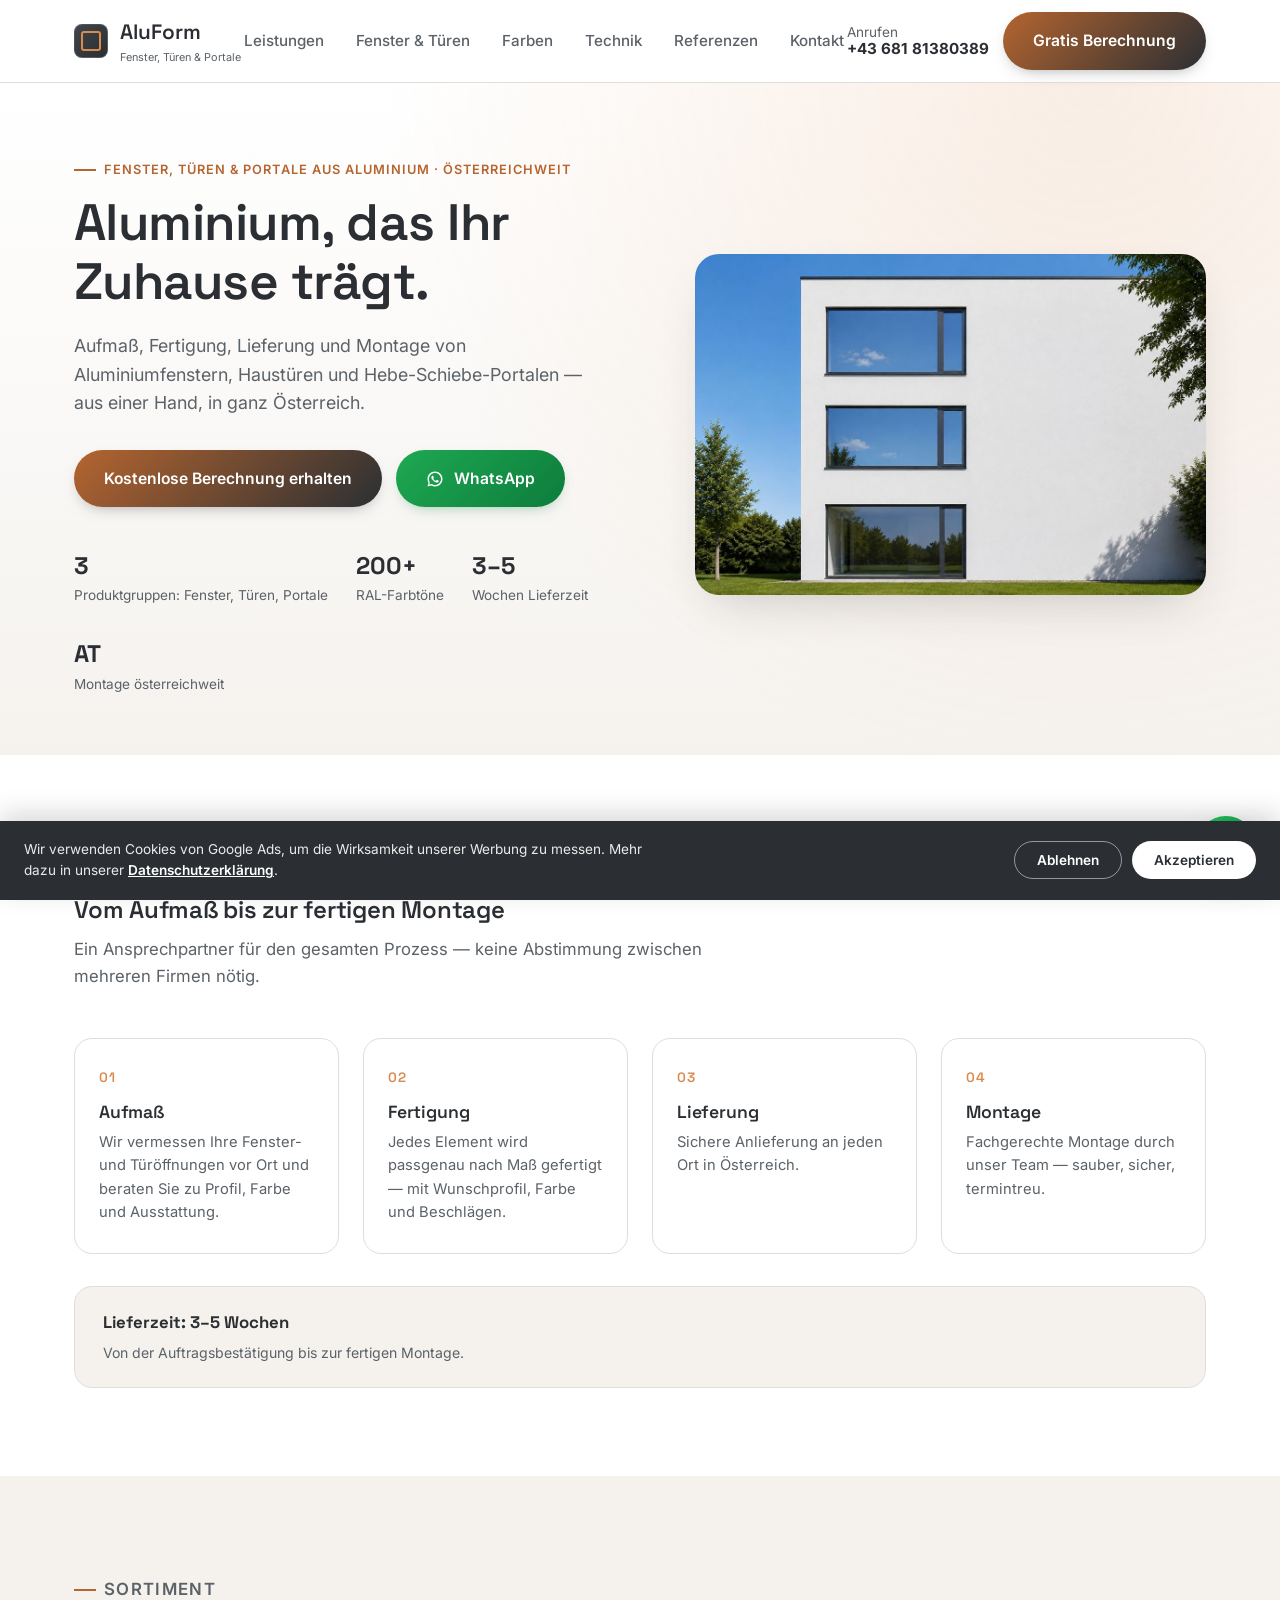
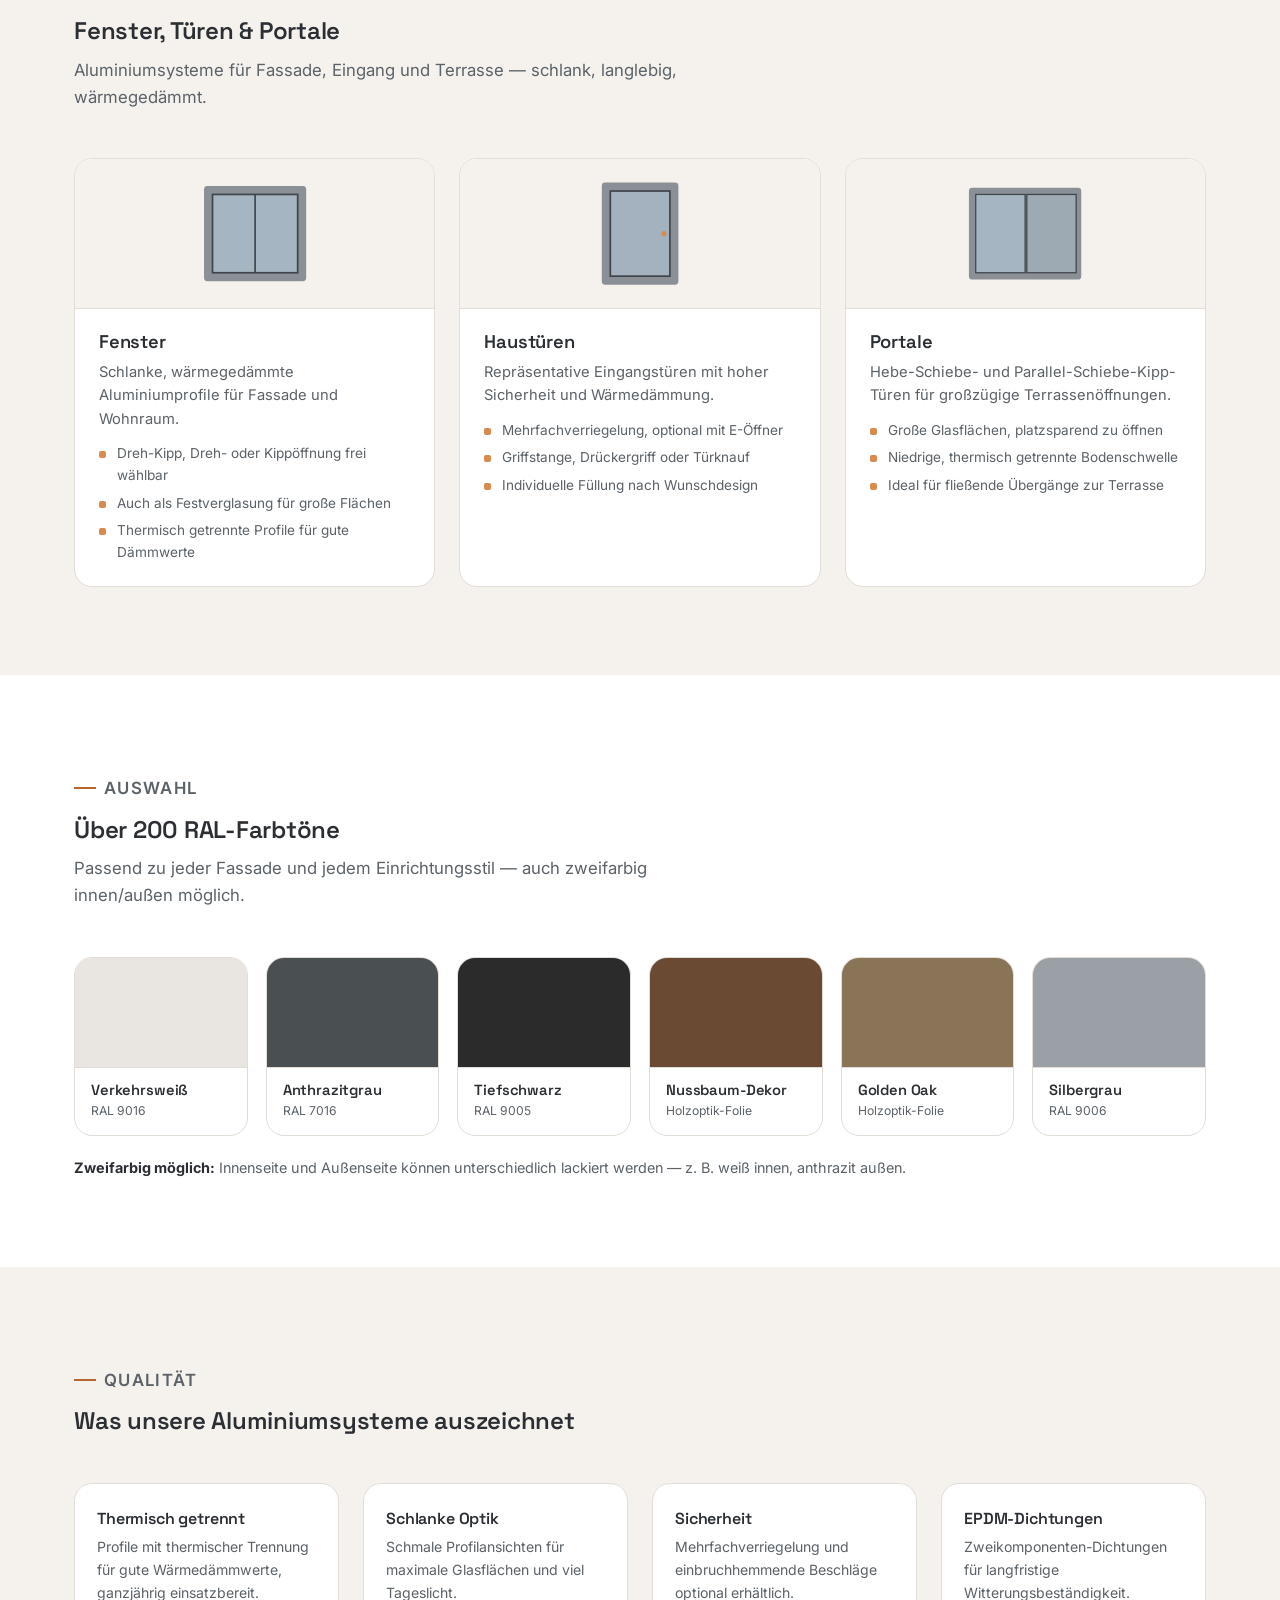
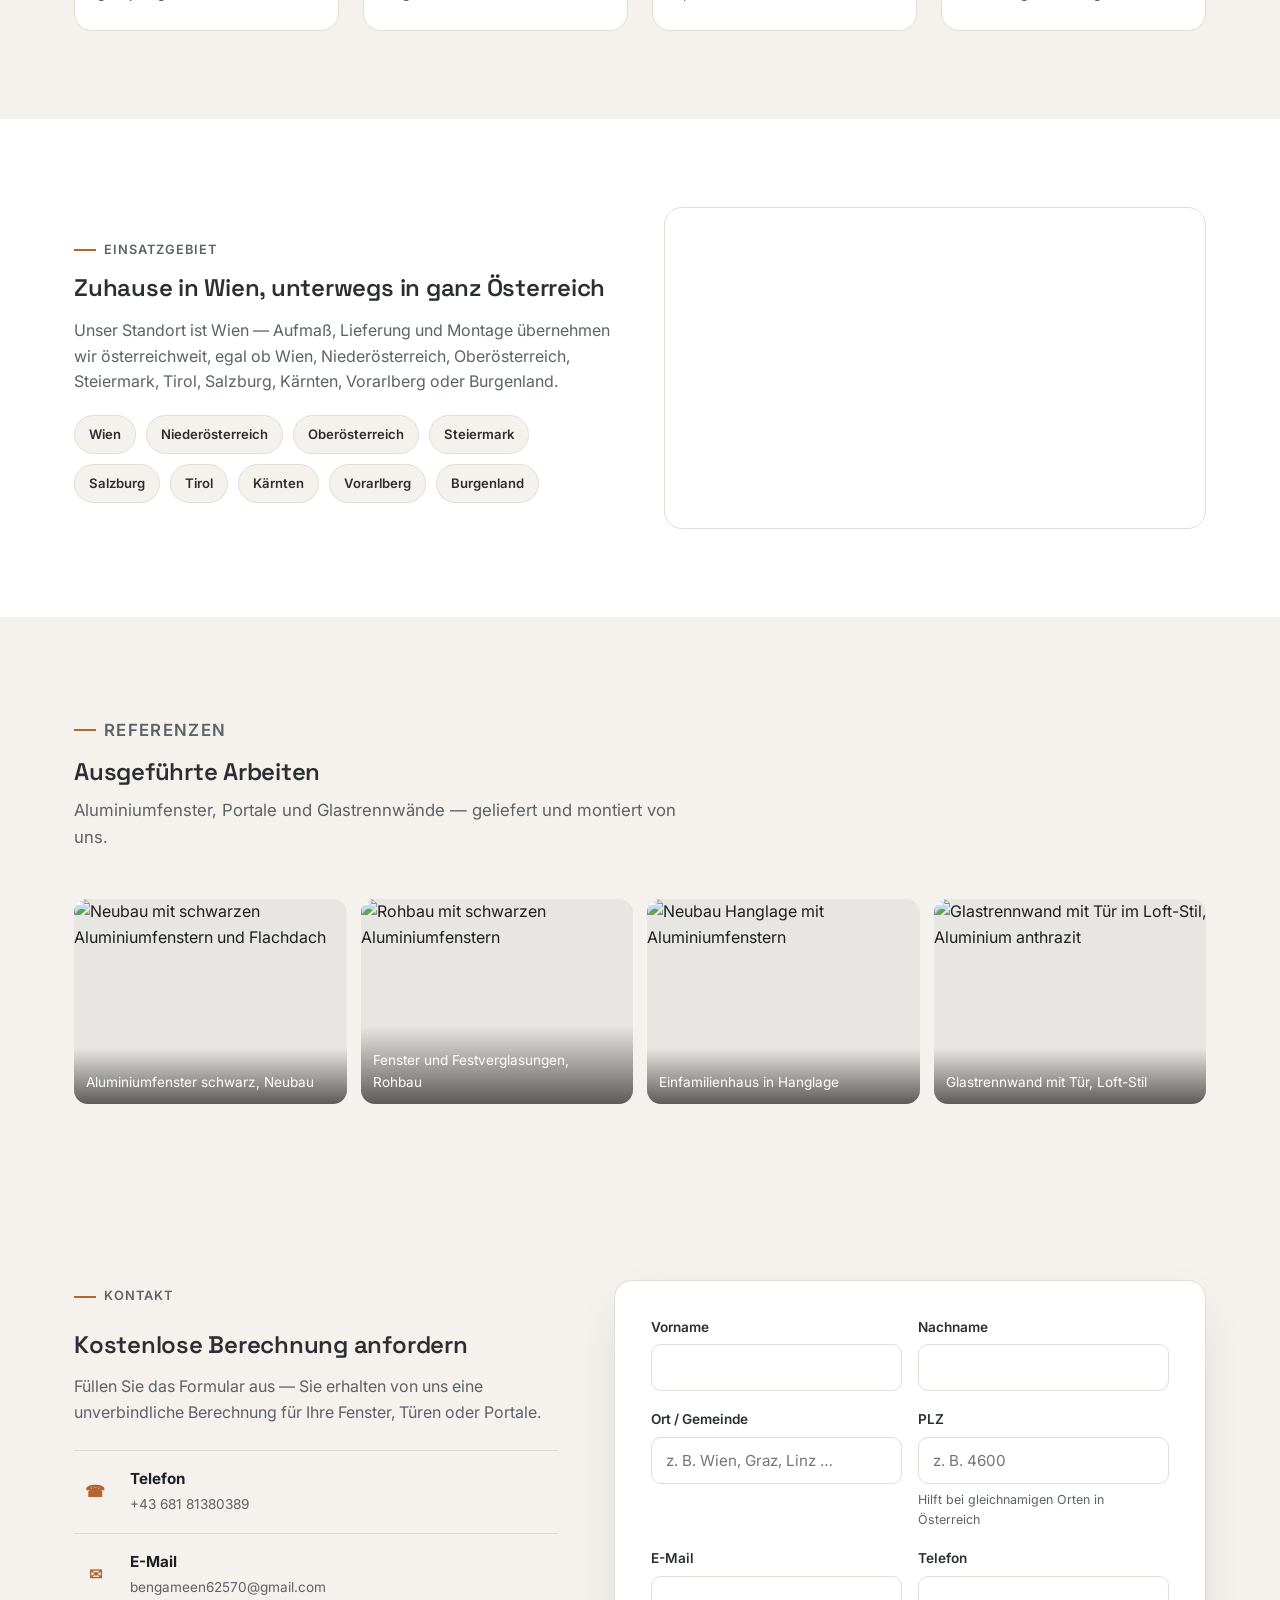
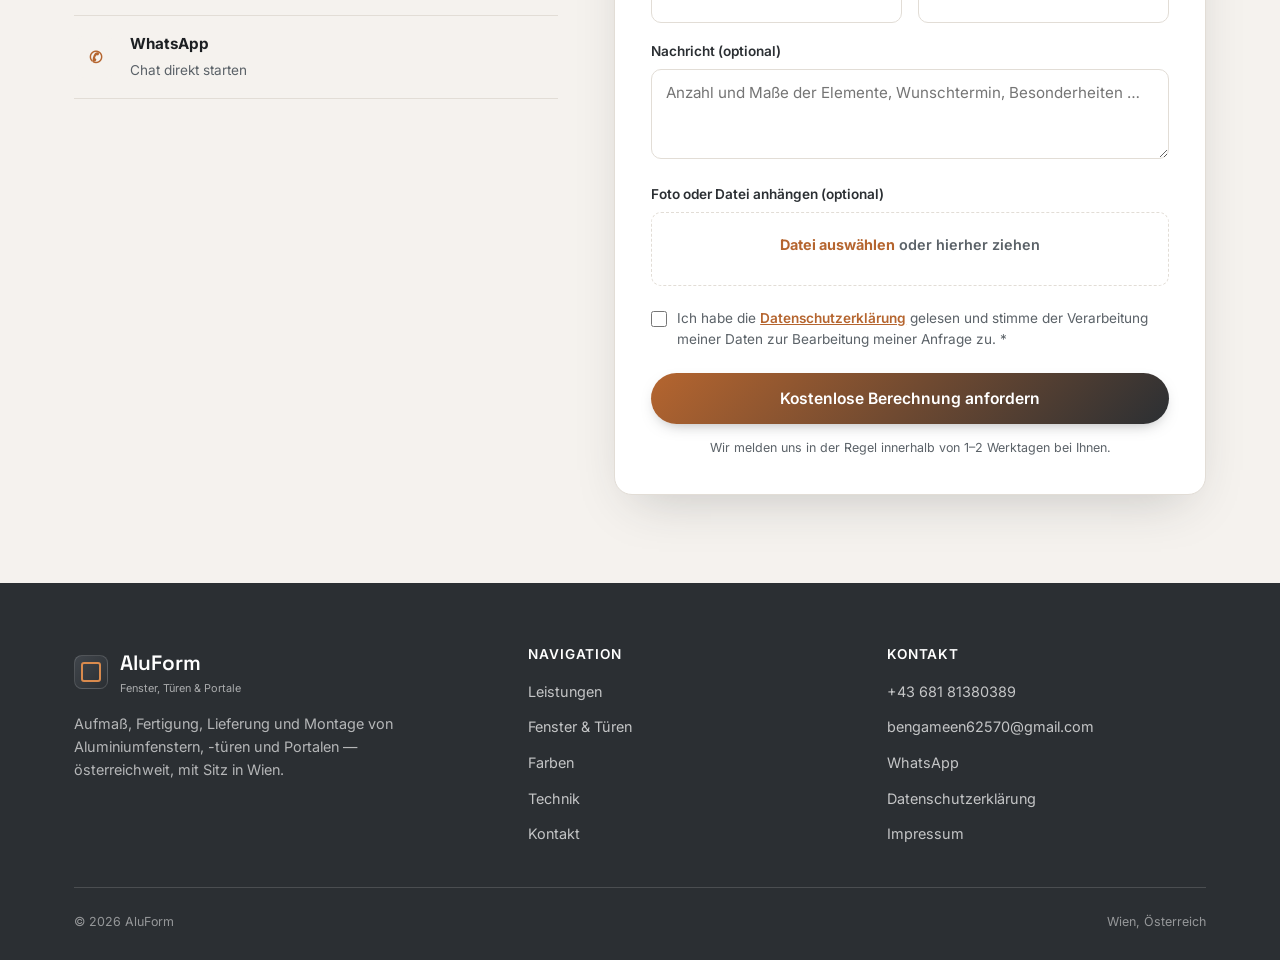
==== index.html @ 2e0b51b5 "Add files via upload" ====
<!DOCTYPE html>
<html lang="de">
<head>
<meta charset="UTF-8">
<!-- Google Consent Mode v2 (Standard: abgelehnt, bis Nutzer zustimmt) -->
<script>
  window.dataLayer = window.dataLayer || [];
  function gtag(){dataLayer.push(arguments);}
  gtag('consent', 'default', {
    'ad_storage': 'denied',
    'ad_user_data': 'denied',
    'ad_personalization': 'denied',
    'analytics_storage': 'denied'
  });
</script>
<!-- Google tag (gtag.js) -->
<script async src="https://www.googletagmanager.com/gtag/js?id=AW-17923302542"></script>
<script>
  gtag('js', new Date());
  gtag('config', 'AW-17923302542');
</script>

<link rel="icon" href="favicon.svg" type="image/svg+xml">
<meta name="theme-color" content="#2b2f33">
<link rel="canonical" href="https://fensteralu.at/">
<meta name="viewport" content="width=device-width, initial-scale=1.0">
<title>AluForm — Fenster, Türen &amp; Portale aus Aluminium | Österreichweit</title>
<meta name="description" content="Aufmaß, Fertigung, Lieferung und Montage von Aluminiumfenstern, -türen und Hebe-Schiebe-Portalen. Österreichweit, aus Wien. Kostenlose Berechnung anfordern.">
<link rel="preconnect" href="https://fonts.googleapis.com">
<link rel="preconnect" href="https://fonts.gstatic.com" crossorigin>
<link href="https://fonts.googleapis.com/css2?family=Space+Grotesk:wght@500;600;700&family=Inter:wght@400;500;600;700&display=swap" rel="stylesheet">

<!-- Vorschau beim Teilen -->
<meta property="og:type" content="website">
<meta property="og:site_name" content="AluForm">
<meta property="og:locale" content="de_AT">
<meta property="og:title" content="Aluminiumfenster, Haustüren und Hebe-Schiebe-Türen | AluForm">
<meta property="og:description" content="Aluminiumfenster, Haustüren und Hebe-Schiebe-Türen nach Maß — Aufmaß, Lieferung und Montage österreichweit. Thermisch getrennte Profile, über 200 RAL-Farben.">
<meta property="og:url" content="https://fensteralu.at/">
<meta property="og:image" content="https://fensteralu.at/hero-facade.jpg">
<meta name="twitter:card" content="summary_large_image">
<link rel="stylesheet" href="style.css">
<style>
/* Узкие телефоны (320 px): шапка и длинные немецкие слова не должны растягивать страницу */
html,body{overflow-x:hidden}
h1,h2,h3{overflow-wrap:break-word;hyphens:auto}
@media(max-width:400px){
  .header-actions{gap:8px}
  .header-actions .btn,.header-actions a{font-size:13px;padding:8px 12px}
  h1{font-size:26px;line-height:1.2}
}
@media(max-width:360px){
  .header-actions{flex-wrap:wrap;justify-content:flex-end}
  h1{font-size:23px}
}
</style>
</head>
<body>

<div class="cookie-banner hidden" id="cookie-banner">
  <p>Wir verwenden Cookies von Google Ads, um die Wirksamkeit unserer Werbung zu messen. Mehr dazu in unserer <a href="datenschutz.html">Datenschutzerklärung</a>.</p>
  <div class="cookie-actions">
    <button class="btn-cookie btn-cookie-decline" id="cookie-decline">Ablehnen</button>
    <button class="btn-cookie btn-cookie-accept" id="cookie-accept">Akzeptieren</button>
  </div>
</div>

<header class="site-header">
  <div class="container header-inner">
    <a href="#top" class="logo">
      <span class="logo-mark"></span>
      <span>AluForm<small>Fenster, Türen &amp; Portale</small></span>
    </a>

    <nav class="nav-links" id="navLinks">
      <a href="#leistungen">Leistungen</a>
      <a href="#produkte">Fenster &amp; Türen</a>
      <a href="#farben">Farben</a>
      <a href="#technik">Technik</a>
      <a href="#referenzen">Referenzen</a>
      <a href="#kontakt">Kontakt</a>
    </nav>

    <div class="header-actions">
      <a href="tel:+4368181380389" class="header-phone">
        <span>Anrufen</span>
        <strong>+43 681 81380389</strong>
      </a>
      <a href="#kontakt" class="btn btn-primary"><span>Gratis Berechnung</span></a>
      <button class="nav-toggle" id="navToggle" aria-label="Menü öffnen" aria-expanded="false">
        <span></span><span></span><span></span>
      </button>
    </div>
  </div>
</header>

<main id="top">

  <!-- HERO -->
  <section class="hero">
    <div class="container hero-grid">
      <div>
        <p class="eyebrow">Fenster, Türen &amp; Portale aus Aluminium · Österreichweit</p>
        <h1>Aluminium, das Ihr Zuhause trägt.</h1>
        <p class="hero-lead">Aufmaß, Fertigung, Lieferung und Montage von Aluminiumfenstern, Haustüren und Hebe-Schiebe-Portalen — aus einer Hand, in ganz Österreich.</p>
        <div class="hero-cta">
          <a href="#kontakt" class="btn btn-primary"><span>Kostenlose Berechnung erhalten</span></a>
          <a href="https://wa.me/4368181380389" target="_blank" rel="noopener" class="btn btn-whatsapp">
            <svg width="18" height="18" viewBox="0 0 24 24" fill="#fff"><path d="M12 2C6.48 2 2 6.48 2 12c0 1.85.5 3.58 1.38 5.07L2 22l5.06-1.33A9.94 9.94 0 0 0 12 22c5.52 0 10-4.48 10-10S17.52 2 12 2zm0 18c-1.6 0-3.1-.44-4.38-1.2l-.31-.18-3.01.79.8-2.94-.2-.3A7.94 7.94 0 0 1 4 12c0-4.41 3.59-8 8-8s8 3.59 8 8-3.59 8-8 8zm4.38-5.98c-.24-.12-1.42-.7-1.64-.78-.22-.08-.38-.12-.54.12-.16.24-.62.78-.76.94-.14.16-.28.18-.52.06-.24-.12-1-.37-1.9-1.17-.7-.62-1.18-1.39-1.32-1.63-.14-.24-.01-.36.1-.48.11-.11.24-.28.36-.42.12-.14.16-.24.24-.4.08-.16.04-.3-.02-.42-.06-.12-.54-1.3-.74-1.78-.2-.47-.4-.4-.54-.41h-.46c-.16 0-.42.06-.64.3-.22.24-.84.82-.84 2s.86 2.32.98 2.48c.12.16 1.7 2.6 4.12 3.64.58.25 1.03.4 1.38.51.58.18 1.11.16 1.53.1.47-.07 1.42-.58 1.62-1.14.2-.56.2-1.04.14-1.14-.06-.1-.22-.16-.46-.28z"/></svg>
            <span>WhatsApp</span>
          </a>
        </div>
        <div class="hero-trust">
          <div><strong>3</strong>Produktgruppen: Fenster, Türen, Portale</div>
          <div><strong>200+</strong>RAL-Farbtöne</div>
          <div><strong>3–5</strong>Wochen Lieferzeit</div>
          <div><strong>AT</strong>Montage österreichweit</div>
        </div>
      </div>

      <div class="hero-photo">
        <img src="images/hero-facade.jpg" alt="Moderne Fassade mit Aluminiumfenstern" loading="eager" width="1100" height="733">
      </div>
    </div>
  </section>

  <!-- LEISTUNGEN / PROCESS -->
  <section id="leistungen">
    <div class="container">
      <div class="section-head">
        <p class="eyebrow">Unser Ablauf</p>
        <h2>Vom Aufmaß bis zur fertigen Montage</h2>
        <p>Ein Ansprechpartner für den gesamten Prozess — keine Abstimmung zwischen mehreren Firmen nötig.</p>
      </div>
      <div class="process-grid">
        <div class="process-card">
          <div class="process-num">01</div>
          <h3>Aufmaß</h3>
          <p>Wir vermessen Ihre Fenster- und Türöffnungen vor Ort und beraten Sie zu Profil, Farbe und Ausstattung.</p>
        </div>
        <div class="process-card">
          <div class="process-num">02</div>
          <h3>Fertigung</h3>
          <p>Jedes Element wird passgenau nach Maß gefertigt — mit Wunschprofil, Farbe und Beschlägen.</p>
        </div>
        <div class="process-card">
          <div class="process-num">03</div>
          <h3>Lieferung</h3>
          <p>Sichere Anlieferung an jeden Ort in Österreich.</p>
        </div>
        <div class="process-card">
          <div class="process-num">04</div>
          <h3>Montage</h3>
          <p>Fachgerechte Montage durch unser Team — sauber, sicher, termintreu.</p>
        </div>
      </div>

      <div class="lead-time-banner">
        <div>
          <strong>Lieferzeit: 3–5 Wochen</strong>
          <span>Von der Auftragsbestätigung bis zur fertigen Montage.</span>
        </div>
      </div>
    </div>
  </section>

  <!-- PRODUKTE -->
  <section id="produkte" class="section-alt">
    <div class="container">
      <div class="section-head">
        <p class="eyebrow">Sortiment</p>
        <h2>Fenster, Türen &amp; Portale</h2>
        <p>Aluminiumsysteme für Fassade, Eingang und Terrasse — schlank, langlebig, wärmegedämmt.</p>
      </div>
      <div class="product-grid">
        <div class="product-card">
          <div class="product-visual">
            <svg viewBox="0 0 160 140" xmlns="http://www.w3.org/2000/svg" aria-hidden="true">
              <rect x="20" y="14" width="120" height="112" rx="4" fill="#8b9096"/>
              <rect x="30" y="24" width="100" height="92" fill="#bcd6e8" fill-opacity=".55" stroke="#40454b" stroke-width="2"/>
              <line x1="80" y1="24" x2="80" y2="116" stroke="#40454b" stroke-width="2"/>
            </svg>
          </div>
          <div class="product-info">
            <h3>Fenster</h3>
            <p>Schlanke, wärmegedämmte Aluminiumprofile für Fassade und Wohnraum.</p>
            <ul>
              <li>Dreh-Kipp, Dreh- oder Kippöffnung frei wählbar</li>
              <li>Auch als Festverglasung für große Flächen</li>
              <li>Thermisch getrennte Profile für gute Dämmwerte</li>
            </ul>
          </div>
        </div>
        <div class="product-card">
          <div class="product-visual">
            <svg viewBox="0 0 160 140" xmlns="http://www.w3.org/2000/svg" aria-hidden="true">
              <rect x="35" y="10" width="90" height="120" rx="4" fill="#8b9096"/>
              <rect x="45" y="20" width="70" height="100" fill="#bcd6e8" fill-opacity=".5" stroke="#40454b" stroke-width="2"/>
              <circle cx="108" cy="70" r="3" fill="#d98a4d"/>
            </svg>
          </div>
          <div class="product-info">
            <h3>Haustüren</h3>
            <p>Repräsentative Eingangstüren mit hoher Sicherheit und Wärmedämmung.</p>
            <ul>
              <li>Mehrfachverriegelung, optional mit E-Öffner</li>
              <li>Griffstange, Drückergriff oder Türknauf</li>
              <li>Individuelle Füllung nach Wunschdesign</li>
            </ul>
          </div>
        </div>
        <div class="product-card">
          <div class="product-visual">
            <svg viewBox="0 0 160 140" xmlns="http://www.w3.org/2000/svg" aria-hidden="true">
              <rect x="14" y="16" width="132" height="108" rx="4" fill="#8b9096"/>
              <rect x="22" y="24" width="58" height="92" fill="#bcd6e8" fill-opacity=".55" stroke="#40454b" stroke-width="1.5"/>
              <rect x="82" y="24" width="58" height="92" fill="#bcd6e8" fill-opacity=".35" stroke="#40454b" stroke-width="1.5"/>
            </svg>
          </div>
          <div class="product-info">
            <h3>Portale</h3>
            <p>Hebe-Schiebe- und Parallel-Schiebe-Kipp-Türen für großzügige Terrassenöffnungen.</p>
            <ul>
              <li>Große Glasflächen, platzsparend zu öffnen</li>
              <li>Niedrige, thermisch getrennte Bodenschwelle</li>
              <li>Ideal für fließende Übergänge zur Terrasse</li>
            </ul>
          </div>
        </div>
      </div>
    </div>
  </section>

  <!-- FARBEN -->
  <section id="farben">
    <div class="container">
      <div class="section-head">
        <p class="eyebrow">Auswahl</p>
        <h2>Über 200 RAL-Farbtöne</h2>
        <p>Passend zu jeder Fassade und jedem Einrichtungsstil — auch zweifarbig innen/außen möglich.</p>
      </div>
      <div class="swatch-grid">
        <div class="swatch">
          <div class="swatch-color" style="--tint:#e9e6e1"></div>
          <div class="swatch-info"><h3>Verkehrsweiß</h3><p>RAL 9016</p></div>
        </div>
        <div class="swatch">
          <div class="swatch-color" style="--tint:#4a4f52"></div>
          <div class="swatch-info"><h3>Anthrazitgrau</h3><p>RAL 7016</p></div>
        </div>
        <div class="swatch">
          <div class="swatch-color" style="--tint:#2b2b2b"></div>
          <div class="swatch-info"><h3>Tiefschwarz</h3><p>RAL 9005</p></div>
        </div>
        <div class="swatch">
          <div class="swatch-color" style="--tint:#6b4a34"></div>
          <div class="swatch-info"><h3>Nussbaum-Dekor</h3><p>Holzoptik-Folie</p></div>
        </div>
        <div class="swatch">
          <div class="swatch-color" style="--tint:#8a7458"></div>
          <div class="swatch-info"><h3>Golden Oak</h3><p>Holzoptik-Folie</p></div>
        </div>
        <div class="swatch">
          <div class="swatch-color" style="--tint:#9aa0a5"></div>
          <div class="swatch-info"><h3>Silbergrau</h3><p>RAL 9006</p></div>
        </div>
      </div>
      <p class="ral-note"><strong>Zweifarbig möglich:</strong> Innenseite und Außenseite können unterschiedlich lackiert werden — z. B. weiß innen, anthrazit außen.</p>
    </div>
  </section>

  <!-- TECHNIK -->
  <section id="technik" class="section-alt">
    <div class="container">
      <div class="section-head">
        <p class="eyebrow">Qualität</p>
        <h2>Was unsere Aluminiumsysteme auszeichnet</h2>
      </div>
      <div class="tech-grid">
        <div class="tech-card">
          <h3>Thermisch getrennt</h3>
          <p>Profile mit thermischer Trennung für gute Wärmedämmwerte, ganzjährig einsatzbereit.</p>
        </div>
        <div class="tech-card">
          <h3>Schlanke Optik</h3>
          <p>Schmale Profilansichten für maximale Glasflächen und viel Tageslicht.</p>
        </div>
        <div class="tech-card">
          <h3>Sicherheit</h3>
          <p>Mehrfachverriegelung und einbruchhemmende Beschläge optional erhältlich.</p>
        </div>
        <div class="tech-card">
          <h3>EPDM-Dichtungen</h3>
          <p>Zweikomponenten-Dichtungen für langfristige Witterungsbeständigkeit.</p>
        </div>
      </div>
    </div>
  </section>

  <!-- COVERAGE -->
  <section id="einsatzgebiet">
    <div class="container coverage">
      <div>
        <p class="eyebrow">Einsatzgebiet</p>
        <h2>Zuhause in Wien, unterwegs in ganz Österreich</h2>
        <p>Unser Standort ist Wien — Aufmaß, Lieferung und Montage übernehmen wir österreichweit, egal ob Wien, Niederösterreich, Oberösterreich, Steiermark, Tirol, Salzburg, Kärnten, Vorarlberg oder Burgenland.</p>
        <div class="coverage-badges">
          <span>Wien</span><span>Niederösterreich</span><span>Oberösterreich</span>
          <span>Steiermark</span><span>Salzburg</span><span>Tirol</span>
          <span>Kärnten</span><span>Vorarlberg</span><span>Burgenland</span>
        </div>
      </div>
      <div class="at-outline">
        <iframe
          title="Karte: Einsatzgebiet oesterreichweit, Standort Wien"
          src="https://www.openstreetmap.org/export/embed.html?bbox=9.3%2C46.3%2C17.3%2C49.1&layer=mapnik&marker=48.2082%2C16.3719"
          loading="lazy"
          style="border:0;width:100%;height:100%;min-height:320px;border-radius:12px;">
        </iframe>
      </div>
    </div>
  </section>


  <!-- REFERENZEN -->
  <section id="referenzen" class="section-alt">
    <div class="container">
      <div class="section-head">
        <p class="eyebrow">Referenzen</p>
        <h2>Ausgeführte Arbeiten</h2>
        <p>Aluminiumfenster, Portale und Glastrennwände — geliefert und montiert von uns.</p>
      </div>
      <div class="refs">
        <a href="images/referenzen/alufenster-neubau.jpg"><img src="images/referenzen/alufenster-neubau.jpg" loading="lazy" alt="Neubau mit schwarzen Aluminiumfenstern und Flachdach"><span>Aluminiumfenster schwarz, Neubau</span></a>
        <a href="images/referenzen/alufenster-schwarz-rohbau.jpg"><img src="images/referenzen/alufenster-schwarz-rohbau.jpg" loading="lazy" alt="Rohbau mit schwarzen Aluminiumfenstern"><span>Fenster und Festverglasungen, Rohbau</span></a>
        <a href="images/referenzen/alufenster-neubau-2.jpg"><img src="images/referenzen/alufenster-neubau-2.jpg" loading="lazy" alt="Neubau Hanglage mit Aluminiumfenstern"><span>Einfamilienhaus in Hanglage</span></a>
        <a href="images/referenzen/loft-glaswand-tuer.jpg"><img src="images/referenzen/loft-glaswand-tuer.jpg" loading="lazy" alt="Glastrennwand mit Tür im Loft-Stil, Aluminium anthrazit"><span>Glastrennwand mit Tür, Loft-Stil</span></a>
      </div>
    </div>
  </section>

  <!-- KONTAKT / FORM -->
  <section id="kontakt" class="section-alt">
    <div class="container contact-wrap">
      <div class="contact-info">
        <p class="eyebrow">Kontakt</p>
        <h2>Kostenlose Berechnung anfordern</h2>
        <p>Füllen Sie das Formular aus — Sie erhalten von uns eine unverbindliche Berechnung für Ihre Fenster, Türen oder Portale.</p>

        <div class="contact-method">
          <div class="icon">☎</div>
          <div><strong>Telefon</strong><span><a href="tel:+4368181380389">+43 681 81380389</a></span></div>
        </div>
        <div class="contact-method">
          <div class="icon">✉</div>
          <div><strong>E-Mail</strong><span><a href="mailto:bengameen62570@gmail.com">bengameen62570@gmail.com</a></span></div>
        </div>
        <div class="contact-method">
          <div class="icon">✆</div>
          <div><strong>WhatsApp</strong><span><a href="https://wa.me/4368181380389" target="_blank" rel="noopener">Chat direkt starten</a></span></div>
        </div>
      </div>

      <form class="form-card" action="https://formsubmit.co/bengameen62570@gmail.com" method="POST" enctype="multipart/form-data">
        <input type="hidden" name="_subject" value="Neue Anfrage — Kostenlose Berechnung (AluForm)">
        <input type="hidden" name="_template" value="table">
        <input type="hidden" name="_captcha" value="false">
        <input type="hidden" name="_next" value="https://fensteralu.at/danke.html">

        <div class="form-row">
          <div class="field">
            <label for="vorname">Vorname</label>
            <input type="text" id="vorname" name="Vorname">
          </div>
          <div class="field">
            <label for="nachname">Nachname</label>
            <input type="text" id="nachname" name="Nachname">
          </div>
        </div>

        <div class="form-row">
          <div class="field">
            <label for="ort">Ort / Gemeinde</label>
            <input type="text" id="ort" name="Ort" placeholder="z. B. Wien, Graz, Linz …">
          </div>
          <div class="field">
            <label for="plz">PLZ</label>
            <input type="text" id="plz" name="PLZ" placeholder="z. B. 4600" inputmode="numeric">
            <span style="display:block;font-size:.78rem;color:var(--ink-soft);margin-top:6px;">Hilft bei gleichnamigen Orten in Österreich</span>
          </div>
        </div>

        <div class="form-row">
          <div class="field">
            <label for="email">E-Mail</label>
            <input type="email" id="email" name="E-Mail">
          </div>
          <div class="field">
            <label for="telefon">Telefon</label>
            <input type="tel" id="telefon" name="Telefon">
          </div>
        </div>

        <div class="field">
          <label for="nachricht">Nachricht (optional)</label>
          <textarea id="nachricht" name="Nachricht" placeholder="Anzahl und Maße der Elemente, Wunschtermin, Besonderheiten …"></textarea>
        </div>

        <div class="field">
          <label>Foto oder Datei anhängen (optional)</label>
          <label class="file-field">
            <input type="file" name="Anhang" id="file-input" accept="image/*,.pdf">
            <span class="file-label"><strong>Datei auswählen</strong> oder hierher ziehen</span>
            <span id="file-name"></span>
          </label>
        </div>

        <label class="consent">
          <input type="checkbox" name="Datenschutz-Zustimmung" required>
          <span>Ich habe die <a href="datenschutz.html" target="_blank">Datenschutzerklärung</a> gelesen und stimme der Verarbeitung meiner Daten zur Bearbeitung meiner Anfrage zu. *</span>
        </label>

        <button type="submit" class="btn btn-primary btn-block"><span>Kostenlose Berechnung anfordern</span></button>
        <p class="form-note">Wir melden uns in der Regel innerhalb von 1–2 Werktagen bei Ihnen.</p>
      </form>
    </div>
  </section>

</main>

<footer>
  <div class="container">
    <div class="footer-grid">
      <div class="footer-brand">
        <a href="#top" class="logo">
          <span class="logo-mark"></span>
          <span>AluForm<small>Fenster, Türen &amp; Portale</small></span>
        </a>
        <p>Aufmaß, Fertigung, Lieferung und Montage von Aluminiumfenstern, -türen und Portalen — österreichweit, mit Sitz in Wien.</p>
      </div>
      <div class="footer-col">
        <h4>Navigation</h4>
        <ul>
          <li><a href="#leistungen">Leistungen</a></li>
          <li><a href="#produkte">Fenster &amp; Türen</a></li>
          <li><a href="#farben">Farben</a></li>
          <li><a href="#technik">Technik</a></li>
          <li><a href="#kontakt">Kontakt</a></li>
        </ul>
      </div>
      <div class="footer-col">
        <h4>Kontakt</h4>
        <ul>
          <li><a href="tel:+4368181380389">+43 681 81380389</a></li>
          <li><a href="mailto:bengameen62570@gmail.com">bengameen62570@gmail.com</a></li>
          <li><a href="https://wa.me/4368181380389" target="_blank" rel="noopener">WhatsApp</a></li>
          <li><a href="datenschutz.html">Datenschutzerklärung</a></li>
          <li><a href="impressum.html">Impressum</a></li>
        </ul>
      </div>
    </div>
    <div class="footer-legal">
      <span>© <span id="year"></span> AluForm</span>
      <span>Wien, Österreich</span>
    </div>
  </div>
</footer>

<a href="https://wa.me/4368181380389" target="_blank" rel="noopener" class="wa-float" aria-label="WhatsApp Chat starten">
  <svg viewBox="0 0 24 24"><path d="M12 2C6.48 2 2 6.48 2 12c0 1.85.5 3.58 1.38 5.07L2 22l5.06-1.33A9.94 9.94 0 0 0 12 22c5.52 0 10-4.48 10-10S17.52 2 12 2zm0 18c-1.6 0-3.1-.44-4.38-1.2l-.31-.18-3.01.79.8-2.94-.2-.3A7.94 7.94 0 0 1 4 12c0-4.41 3.59-8 8-8s8 3.59 8 8-3.59 8-8 8zm4.38-5.98c-.24-.12-1.42-.7-1.64-.78-.22-.08-.38-.12-.54.12-.16.24-.62.78-.76.94-.14.16-.28.18-.52.06-.24-.12-1-.37-1.9-1.17-.7-.62-1.18-1.39-1.32-1.63-.14-.24-.01-.36.1-.48.11-.11.24-.28.36-.42.12-.14.16-.24.24-.4.08-.16.04-.3-.02-.42-.06-.12-.54-1.3-.74-1.78-.2-.47-.4-.4-.54-.41h-.46c-.16 0-.42.06-.64.3-.22.24-.84.82-.84 2s.86 2.32.98 2.48c.12.16 1.7 2.6 4.12 3.64.58.25 1.03.4 1.38.51.58.18 1.11.16 1.53.1.47-.07 1.42-.58 1.62-1.14.2-.56.2-1.04.14-1.14-.06-.1-.22-.16-.46-.28z"/></svg>
</a>

<script src="script.js"></script>
<div class="lb" id="lb"><img alt=""></div>
<script>
(function(){const lb=document.getElementById('lb'),im=lb.querySelector('img');
document.querySelectorAll('.refs a').forEach(a=>a.addEventListener('click',e=>{e.preventDefault();im.src=a.href;lb.classList.add('on')}));
lb.addEventListener('click',()=>lb.classList.remove('on'));
document.addEventListener('keydown',e=>{if(e.key==='Escape')lb.classList.remove('on')});})();
</script>
</body>
</html>
---- style.css ----
/* ============================================================
   AluForm — Fenster, Türen & Portale aus Aluminium
   Design tokens
   ============================================================ */
:root{
  --white:#ffffff;
  --ink:#1c1f22;
  --ink-soft:#5b6268;
  --graphite-900:#2b2f33;
  --graphite-700:#40454b;
  --graphite-500:#6b7278;
  --graphite-300:#a7adb2;
  --sand-050:#f5f2ee;
  --line:#e2ddd6;
  --copper-600:#b5652f;
  --copper-700:#96501f;
  --copper-400:#d98a4d;
  --copper-100:#f4e3d3;
  --shadow:0 20px 50px -20px rgba(43,47,51,.25);
  --radius:18px;
  --radius-sm:10px;
  --font-display:'Space Grotesk', sans-serif;
  --font-body:'Inter', sans-serif;
}

*{box-sizing:border-box;margin:0;padding:0;}
html{scroll-behavior:smooth;}
@media (prefers-reduced-motion: reduce){
  html{scroll-behavior:auto;}
  *{animation-duration:.001ms !important; animation-iteration-count:1 !important; transition-duration:.001ms !important;}
}

body{
  font-family:var(--font-body);
  color:var(--ink);
  background:var(--white);
  line-height:1.6;
  -webkit-font-smoothing:antialiased;
  overflow-x:hidden;
}

img{max-width:100%;display:block;}
a{color:inherit;text-decoration:none;}
ul{list-style:none;}
button{font-family:inherit;cursor:pointer;border:none;background:none;}

h1,h2,h3,h4{
  font-family:var(--font-display);
  font-weight:600;
  line-height:1.15;
  letter-spacing:-.01em;
  color:var(--graphite-900);
}

.container{width:100%;max-width:1180px;margin:0 auto;padding:0 24px;}

.eyebrow{
  display:inline-flex;align-items:center;gap:8px;
  font-size:.8rem;font-weight:600;letter-spacing:.08em;text-transform:uppercase;
  color:var(--copper-600);margin-bottom:14px;
}
.eyebrow::before{content:"";width:22px;height:2px;background:var(--copper-600);display:inline-block;}

section{padding:88px 0;}
.section-alt{background:var(--sand-050);}
.section-head{max-width:640px;margin-bottom:48px;}
.section-head p{color:var(--ink-soft);font-size:1.05rem;margin-top:12px;}

a:focus-visible,button:focus-visible,input:focus-visible,textarea:focus-visible{
  outline:3px solid var(--copper-400);outline-offset:2px;
}

/* ============ Buttons ============ */
.btn{
  position:relative;display:inline-flex;align-items:center;justify-content:center;gap:10px;
  padding:16px 30px;border-radius:100px;font-weight:600;font-size:.98rem;
  transition:transform .2s ease, box-shadow .2s ease;
}
.btn > *{position:relative;z-index:2;}

.btn-primary{
  background:linear-gradient(135deg, var(--copper-600), var(--graphite-900));
  color:var(--white);
  box-shadow:0 6px 16px -8px rgba(43,47,51,.5);
}
.btn-primary:hover{transform:translateY(-2px) scale(1.02);box-shadow:0 14px 26px -10px rgba(43,47,51,.55);}

.btn-ghost{
  background:var(--white);color:var(--graphite-900);border:1.5px solid var(--line);
}
.btn-ghost:hover{border-color:var(--copper-400);transform:translateY(-2px) scale(1.02);box-shadow:0 10px 20px -12px rgba(43,47,51,.3);}

.btn-whatsapp{
  background:linear-gradient(135deg,#1ea952,#0d7c3c);color:var(--white);
  box-shadow:0 6px 16px -8px rgba(13,124,60,.5);
}
.btn-whatsapp:hover{transform:translateY(-2px) scale(1.02);box-shadow:0 14px 26px -10px rgba(13,124,60,.55);}

.btn-block{width:100%;}

/* ============ Header ============ */
.site-header{
  position:sticky;top:0;z-index:50;
  background:rgba(255,255,255,.88);backdrop-filter:blur(10px);
  border-bottom:1px solid var(--line);
}
.header-inner{display:flex;align-items:center;justify-content:space-between;height:82px;}
.logo{display:flex;align-items:center;gap:12px;font-family:var(--font-display);font-weight:600;font-size:1.3rem;color:var(--graphite-900);}
.logo-mark{
  width:34px;height:34px;border-radius:8px;
  background:linear-gradient(135deg, var(--graphite-700), var(--graphite-900));
  position:relative;overflow:hidden;border:1px solid rgba(255,255,255,.15);
}
.logo-mark::before{
  content:"";position:absolute;left:6px;top:6px;right:6px;bottom:6px;
  border:2px solid var(--copper-400);border-radius:3px;
}
.logo small{display:block;font-family:var(--font-body);font-weight:400;font-size:.68rem;color:var(--ink-soft);}

.nav-links{display:flex;align-items:center;gap:32px;font-size:.95rem;font-weight:500;}
.nav-links a{color:var(--ink-soft);transition:color .2s;}
.nav-links a:hover{color:var(--copper-600);}

.header-actions{display:flex;align-items:center;gap:14px;}
.header-phone{display:flex;flex-direction:column;line-height:1.2;font-size:.85rem;color:var(--ink-soft);}
.header-phone strong{color:var(--graphite-900);font-size:.95rem;}

.nav-toggle{display:none;}

@media (max-width:900px){
  .nav-links{
    position:fixed;top:82px;left:0;right:0;background:var(--white);
    flex-direction:column;align-items:flex-start;gap:0;border-bottom:1px solid var(--line);
    transform:translateY(-8px);opacity:0;pointer-events:none;
    transition:opacity .25s ease, transform .25s ease;
  }
  .nav-links.open{opacity:1;pointer-events:auto;transform:translateY(0);}
  .nav-links a{width:100%;padding:16px 24px;border-top:1px solid var(--line);}
  .header-phone{display:none;}
  .nav-toggle{display:flex;flex-direction:column;gap:5px;width:26px;}
  .nav-toggle span{height:2px;background:var(--graphite-900);border-radius:2px;}
}

/* ============ Hero ============ */
.hero{
  padding:70px 0 60px;
  background:radial-gradient(circle at 85% 0%, rgba(217,138,77,.15), transparent 55%),
    linear-gradient(180deg, var(--white), var(--sand-050));
  overflow:hidden;
}
.hero-grid{display:grid;grid-template-columns:1.05fr .95fr;gap:56px;align-items:center;}
.hero h1{font-size:clamp(2.3rem, 4vw, 3.4rem);}
.hero-lead{margin:20px 0 32px;font-size:1.12rem;color:var(--ink-soft);max-width:520px;}
.hero-cta{display:flex;flex-wrap:wrap;gap:14px;}
.hero-trust{display:flex;gap:28px;margin-top:40px;flex-wrap:wrap;}
.hero-trust div{font-size:.85rem;color:var(--ink-soft);}
.hero-trust strong{display:block;font-family:var(--font-display);font-size:1.5rem;color:var(--graphite-900);}

/* Hero-Foto (Fassade) */
.hero-photo{
  position:relative;aspect-ratio:3/2;border-radius:24px;overflow:hidden;box-shadow:var(--shadow);
}
.hero-photo img{width:100%;height:100%;object-fit:cover;object-position:center;display:block;}

/* Signature illustration: aluminium profile cross-section (verwendet auf 404/Danke) */
.profile-scene{
  position:relative;height:380px;border-radius:24px;overflow:hidden;box-shadow:var(--shadow);
  background:linear-gradient(180deg, var(--graphite-900), var(--graphite-700));
}
.profile-scene .glow{
  position:absolute;top:-60px;right:-60px;width:240px;height:240px;border-radius:50%;
  background:radial-gradient(circle, rgba(217,138,77,.35), transparent 70%);
}
.profile-cut{
  position:absolute;left:50%;top:50%;transform:translate(-50%,-50%);
  width:82%;height:70%;
}
.profile-cut svg{width:100%;height:100%;}
.profile-shine{
  position:absolute;inset:-30% -60%;
  background:linear-gradient(100deg, transparent 32%, rgba(255,255,255,.35) 47%, rgba(217,138,77,.35) 53%, transparent 68%);
  transform:translateX(-140%);
  animation:shine-sweep 7s ease-in-out infinite;
}
@keyframes shine-sweep{
  0%,55%{transform:translateX(-140%);}
  78%,100%{transform:translateX(140%);}
}
@media (prefers-reduced-motion: reduce){.profile-shine{animation:none;transform:translateX(0);}}

/* ============ Process ============ */
.process-grid{display:grid;grid-template-columns:repeat(4,1fr);gap:24px;}
.process-card{
  background:var(--white);border:1px solid var(--line);border-radius:var(--radius);padding:28px 24px;
  transition:transform .25s ease, box-shadow .25s ease;
}
.process-card:hover{transform:translateY(-4px);box-shadow:var(--shadow);}
.process-num{font-family:var(--font-display);font-size:.85rem;font-weight:600;color:var(--copper-400);letter-spacing:.05em;margin-bottom:14px;}
.process-card h3{font-size:1.1rem;margin-bottom:8px;}
.process-card p{font-size:.92rem;color:var(--ink-soft);}

.lead-time-banner{
  margin-top:32px;display:flex;align-items:center;gap:28px;flex-wrap:wrap;
  background:var(--sand-050);border:1px solid var(--line);border-radius:var(--radius);padding:22px 28px;
}
.lead-time-banner > div{flex:1;min-width:220px;}
.lead-time-banner strong{display:block;font-family:var(--font-display);color:var(--graphite-900);font-size:1.05rem;margin-bottom:4px;}
.lead-time-banner span{font-size:.88rem;color:var(--ink-soft);}

/* ============ Products (Fenster / Türen / Portale) ============ */
.product-grid{display:grid;grid-template-columns:repeat(3,1fr);gap:24px;}
.product-card{
  background:var(--white);border:1px solid var(--line);border-radius:var(--radius);
  overflow:hidden;transition:transform .25s ease, box-shadow .25s ease;
}
.product-card:hover{transform:translateY(-4px);box-shadow:var(--shadow);}
.product-visual{
  height:150px;background:var(--sand-050);position:relative;overflow:hidden;
  display:flex;align-items:center;justify-content:center;border-bottom:1px solid var(--line);
}
.product-visual svg{height:80%;width:auto;}
.product-info{padding:22px 24px;}
.product-info h3{font-size:1.15rem;margin-bottom:8px;}
.product-info p{font-size:.92rem;color:var(--ink-soft);margin-bottom:12px;}
.product-info ul{display:grid;gap:6px;}
.product-info li{font-size:.85rem;color:var(--ink-soft);padding-left:18px;position:relative;}
.product-info li::before{
  content:"";position:absolute;left:0;top:8px;width:7px;height:7px;border-radius:2px;background:var(--copper-400);
}

/* ============ Colors (RAL swatches) ============ */
.swatch-grid{display:grid;grid-template-columns:repeat(6,1fr);gap:18px;}
.swatch{border-radius:var(--radius);overflow:hidden;border:1px solid var(--line);background:var(--white);
  transition:transform .25s ease, box-shadow .25s ease;}
.swatch:hover{transform:translateY(-4px);box-shadow:var(--shadow);}
.swatch-color{height:110px;background:var(--tint);border-bottom:1px solid var(--line);}
.swatch-info{padding:14px 16px;}
.swatch-info h3{font-size:.92rem;margin-bottom:2px;}
.swatch-info p{font-size:.76rem;color:var(--ink-soft);}
.ral-note{margin-top:20px;font-size:.9rem;color:var(--ink-soft);}
.ral-note strong{color:var(--graphite-900);}

/* ============ Technical highlights ============ */
.tech-grid{display:grid;grid-template-columns:repeat(4,1fr);gap:24px;}
.tech-card{background:var(--white);border:1px solid var(--line);border-radius:var(--radius);padding:26px 22px;}
.tech-card h3{font-size:1rem;margin-bottom:8px;}
.tech-card p{font-size:.88rem;color:var(--ink-soft);}

/* ============ Coverage ============ */
.coverage{display:grid;grid-template-columns:1fr 1fr;gap:48px;align-items:center;}
.coverage h2{margin-bottom:16px;}
.coverage p{color:var(--ink-soft);margin-bottom:14px;}
.coverage-badges{display:flex;flex-wrap:wrap;gap:10px;margin-top:20px;}
.coverage-badges span{
  font-size:.82rem;font-weight:600;color:var(--graphite-900);
  background:var(--sand-050);border:1px solid var(--line);padding:8px 14px;border-radius:100px;
}
.at-outline{border-radius:var(--radius);overflow:hidden;border:1px solid var(--line);min-height:320px;}
.at-outline iframe{display:block;}

/* ============ Contact form ============ */
.contact-wrap{display:grid;grid-template-columns:.9fr 1.1fr;gap:56px;}
.contact-info h2{margin-bottom:16px;}
.contact-info p{color:var(--ink-soft);margin-bottom:24px;}
.contact-method{display:flex;align-items:center;gap:14px;padding:16px 0;border-top:1px solid var(--line);}
.contact-method:last-child{border-bottom:1px solid var(--line);}
.contact-method .icon{
  width:42px;height:42px;border-radius:10px;background:var(--sand-050);
  display:flex;align-items:center;justify-content:center;flex-shrink:0;color:var(--copper-600);font-weight:700;
}
.contact-method strong{display:block;font-size:.95rem;}
.contact-method span{font-size:.85rem;color:var(--ink-soft);}

.form-card{background:var(--white);border:1px solid var(--line);border-radius:var(--radius);padding:36px;box-shadow:var(--shadow);}
.form-row{display:grid;grid-template-columns:1fr 1fr;gap:16px;}
.field{margin-bottom:18px;}
.field label{display:block;font-size:.85rem;font-weight:600;margin-bottom:6px;color:var(--graphite-900);}
.field input[type=text],.field input[type=email],.field input[type=tel],.field textarea{
  width:100%;padding:13px 14px;border:1.5px solid var(--line);border-radius:var(--radius-sm);
  font-family:inherit;font-size:.95rem;color:var(--ink);transition:border-color .2s;background:var(--white);
}
.field input:focus,.field textarea:focus{border-color:var(--copper-400);outline:none;}
.field textarea{resize:vertical;min-height:90px;}

.file-field{
  border:1.5px dashed var(--line);border-radius:var(--radius-sm);padding:20px;text-align:center;
  position:relative;cursor:pointer;transition:border-color .2s, background .2s;
}
.file-field:hover{border-color:var(--copper-400);background:var(--sand-050);}
.file-field input{position:absolute;inset:0;opacity:0;cursor:pointer;width:100%;height:100%;}
.file-field .file-label{font-size:.9rem;color:var(--ink-soft);}
.file-field .file-label strong{color:var(--copper-600);}
#file-name{display:block;margin-top:8px;font-size:.82rem;color:var(--graphite-900);font-weight:600;}

.consent{display:flex;align-items:flex-start;gap:10px;margin:22px 0;font-size:.85rem;color:var(--ink-soft);}
.consent input{margin-top:3px;width:16px;height:16px;accent-color:var(--copper-600);flex-shrink:0;}
.consent a{color:var(--copper-600);font-weight:600;text-decoration:underline;}

.form-note{font-size:.78rem;color:var(--ink-soft);margin-top:14px;text-align:center;}

/* ============ Footer ============ */
footer{background:var(--graphite-900);color:rgba(255,255,255,.85);padding:64px 0 28px;}
.footer-grid{display:grid;grid-template-columns:1.3fr 1fr 1fr;gap:40px;padding-bottom:40px;border-bottom:1px solid rgba(255,255,255,.15);}
.footer-brand .logo{color:var(--white);}
.footer-brand .logo small{color:rgba(255,255,255,.6);}
.footer-brand p{margin-top:14px;font-size:.9rem;color:rgba(255,255,255,.65);max-width:320px;}
.footer-col h4{color:var(--white);font-family:var(--font-body);font-size:.85rem;text-transform:uppercase;letter-spacing:.06em;margin-bottom:16px;}
.footer-col ul{display:grid;gap:10px;}
.footer-col a{font-size:.9rem;color:rgba(255,255,255,.72);transition:color .2s;}
.footer-col a:hover{color:var(--white);}
.footer-legal{padding-top:24px;display:flex;justify-content:space-between;flex-wrap:wrap;gap:12px;font-size:.78rem;color:rgba(255,255,255,.5);}

/* ============ Cookie-Zustimmung ============ */
.cookie-banner{
  position:fixed;left:0;right:0;bottom:0;z-index:100;background:var(--graphite-900);color:rgba(255,255,255,.9);
  padding:18px 24px;display:flex;flex-wrap:wrap;align-items:center;justify-content:space-between;gap:16px;
  box-shadow:0 -8px 24px rgba(0,0,0,.15);
}
.cookie-banner.hidden{display:none;}
.cookie-banner p{margin:0;font-size:.85rem;max-width:640px;}
.cookie-banner a{color:#fff;text-decoration:underline;font-weight:600;}
.cookie-actions{display:flex;gap:10px;flex-shrink:0;}
.btn-cookie{padding:10px 22px;border-radius:100px;font-weight:600;font-size:.85rem;cursor:pointer;transition:transform .2s ease;}
.btn-cookie:hover{transform:translateY(-1px) scale(1.02);}
.btn-cookie-accept{background:#fff;color:var(--graphite-900);border:none;}
.btn-cookie-decline{background:transparent;color:#fff;border:1.5px solid rgba(255,255,255,.5);}
@media (max-width:560px){.cookie-banner{padding:16px;} .cookie-actions{width:100%;} .btn-cookie{flex:1;}}

/* ============ WhatsApp floating button ============ */
.wa-float{
  position:fixed;bottom:24px;right:24px;z-index:60;width:60px;height:60px;border-radius:50%;
  background:linear-gradient(135deg,#25d366,#0d7c3c);display:flex;align-items:center;justify-content:center;
  box-shadow:0 12px 28px -8px rgba(13,124,60,.6);transition:transform .25s ease;
}
.wa-float:hover{transform:scale(1.08);}
.wa-float svg{width:28px;height:28px;fill:#fff;}

/* ============ Legal pages ============ */
.legal-page{padding:64px 0 100px;}
.legal-page h1{font-size:2rem;margin-bottom:8px;}
.legal-page .updated{font-size:.85rem;color:var(--ink-soft);margin-bottom:40px;}
.legal-page h2{font-size:1.2rem;margin:32px 0 10px;}
.legal-page p, .legal-page li{color:var(--ink-soft);font-size:.98rem;margin-bottom:10px;}
.legal-page ul{padding-left:20px;list-style:disc;}
.legal-page a{color:var(--copper-600);font-weight:600;text-decoration:underline;}
.legal-card{background:var(--sand-050);border:1px solid var(--line);border-radius:var(--radius);padding:24px 28px;margin-bottom:8px;}
.legal-card dt{font-weight:600;color:var(--graphite-900);font-size:.85rem;margin-top:12px;}
.legal-card dt:first-child{margin-top:0;}
.legal-card dd{color:var(--ink-soft);font-size:.95rem;}

/* ============ 404 ============ */
.error-page{
  min-height:80vh;display:flex;align-items:center;justify-content:center;text-align:center;padding:60px 24px;
  background:linear-gradient(180deg, var(--white), var(--sand-050));
}
.error-page .profile-scene{width:260px;height:180px;margin:0 auto 32px;}
.error-page h1{font-size:clamp(2.4rem,6vw,4rem);}
.error-page p{color:var(--ink-soft);max-width:420px;margin:14px auto 30px;}

/* ============ Responsive ============ */
@media (max-width:960px){
  .hero-grid{grid-template-columns:1fr;}
  .profile-scene{order:-1;}
  .hero-photo{order:-1;}
  .process-grid{grid-template-columns:repeat(2,1fr);}
  .product-grid{grid-template-columns:1fr;}
  .swatch-grid{grid-template-columns:repeat(3,1fr);}
  .tech-grid{grid-template-columns:repeat(2,1fr);}
  .coverage{grid-template-columns:1fr;}
  .contact-wrap{grid-template-columns:1fr;}
  .footer-grid{grid-template-columns:1fr 1fr;}
}
@media (max-width:560px){
  section{padding:64px 0;}
  .process-grid{grid-template-columns:1fr;}
  .swatch-grid{grid-template-columns:repeat(2,1fr);}
  .tech-grid{grid-template-columns:1fr;}
  .form-row{grid-template-columns:1fr;}
  .footer-grid{grid-template-columns:1fr;}
  .hero-trust{gap:20px;}
}

/* ── Referenzen ── */
.refs{display:grid;grid-template-columns:repeat(4,1fr);gap:14px}
.refs a{display:block;position:relative;border-radius:14px;overflow:hidden;aspect-ratio:4/3;background:#e8e6e2}
.refs img{width:100%;height:100%;object-fit:cover;transition:transform .35s}
.refs a:hover img{transform:scale(1.04)}
.refs span{position:absolute;left:0;right:0;bottom:0;padding:24px 12px 10px;font-size:.85rem;color:#fff;background:linear-gradient(transparent,rgba(0,0,0,.6))}
@media(max-width:900px){.refs{grid-template-columns:repeat(2,1fr);gap:10px}
  .refs span{font-size:.72rem;padding:18px 8px 7px;white-space:nowrap;overflow:hidden;text-overflow:ellipsis}}
.lb{position:fixed;inset:0;background:rgba(0,0,0,.88);display:none;align-items:center;justify-content:center;z-index:50;cursor:zoom-out}
.lb.on{display:flex}.lb img{max-width:94vw;max-height:92vh;border-radius:8px}
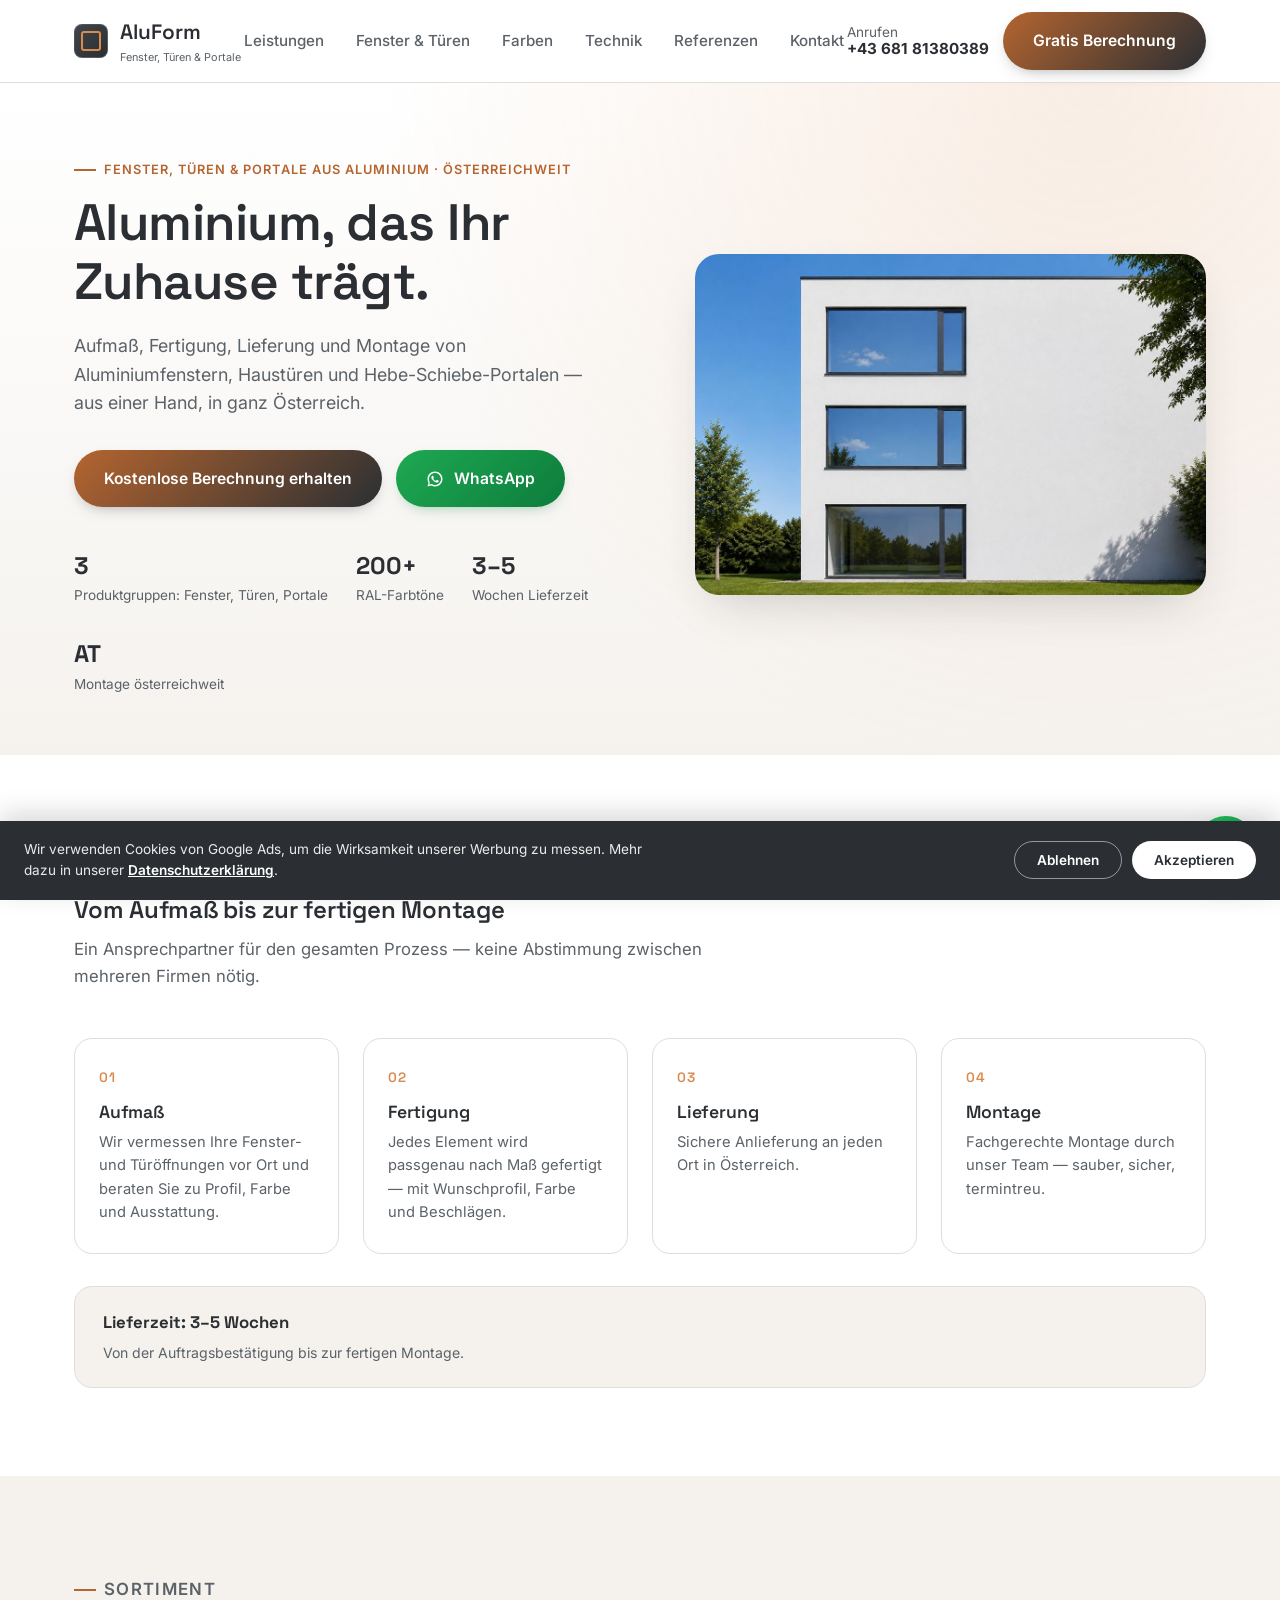
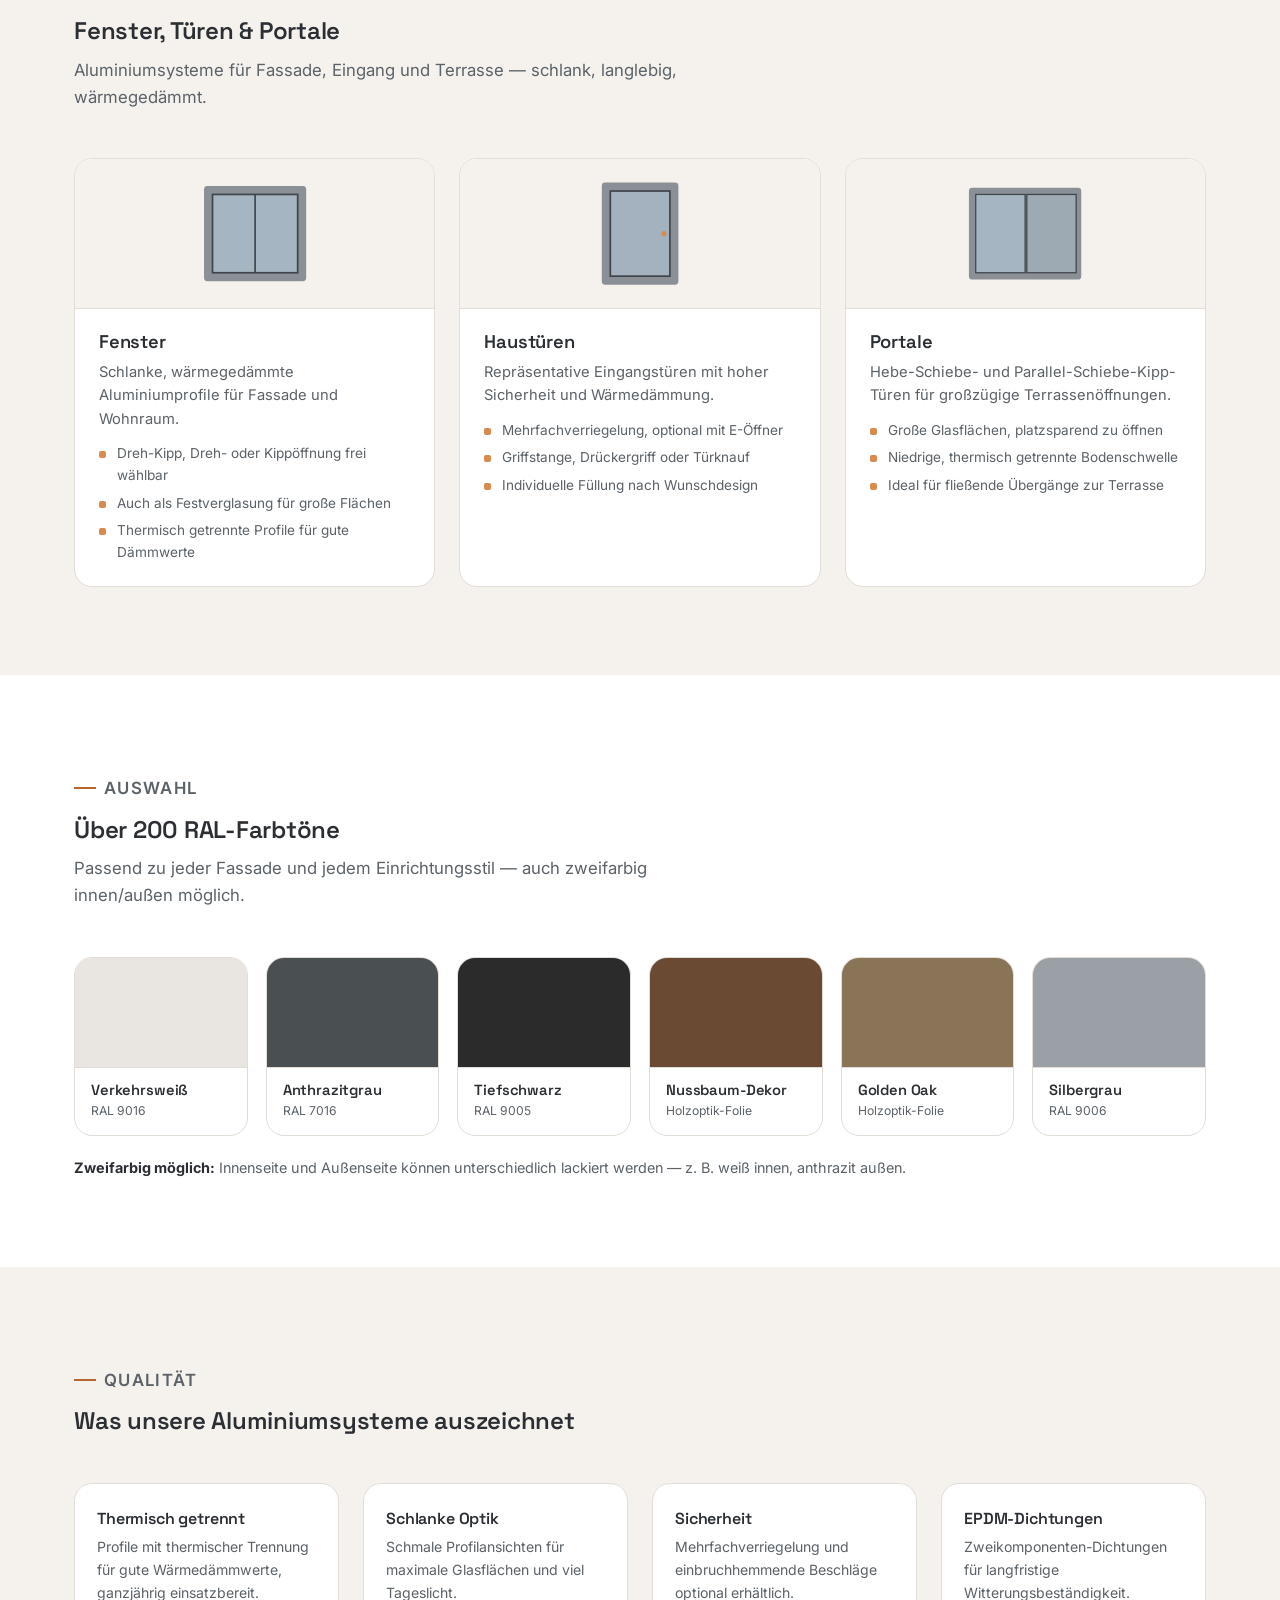
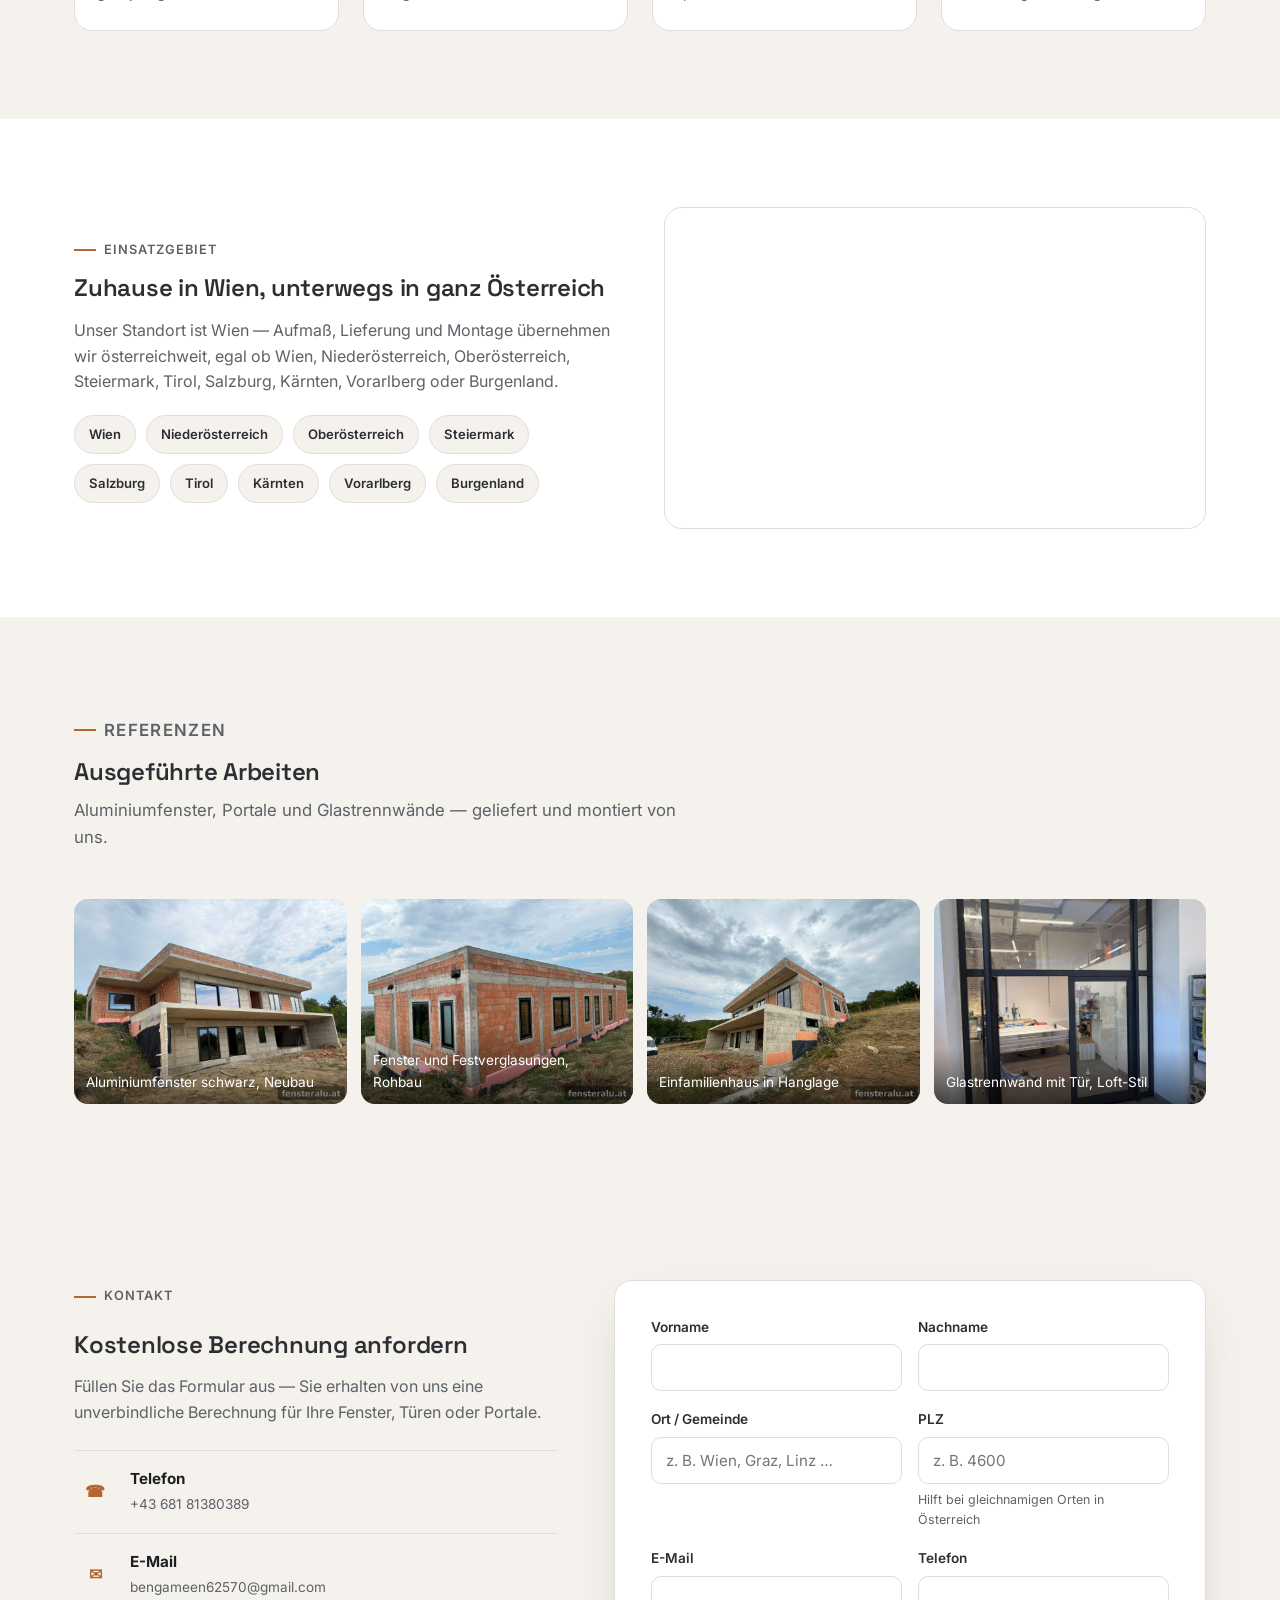
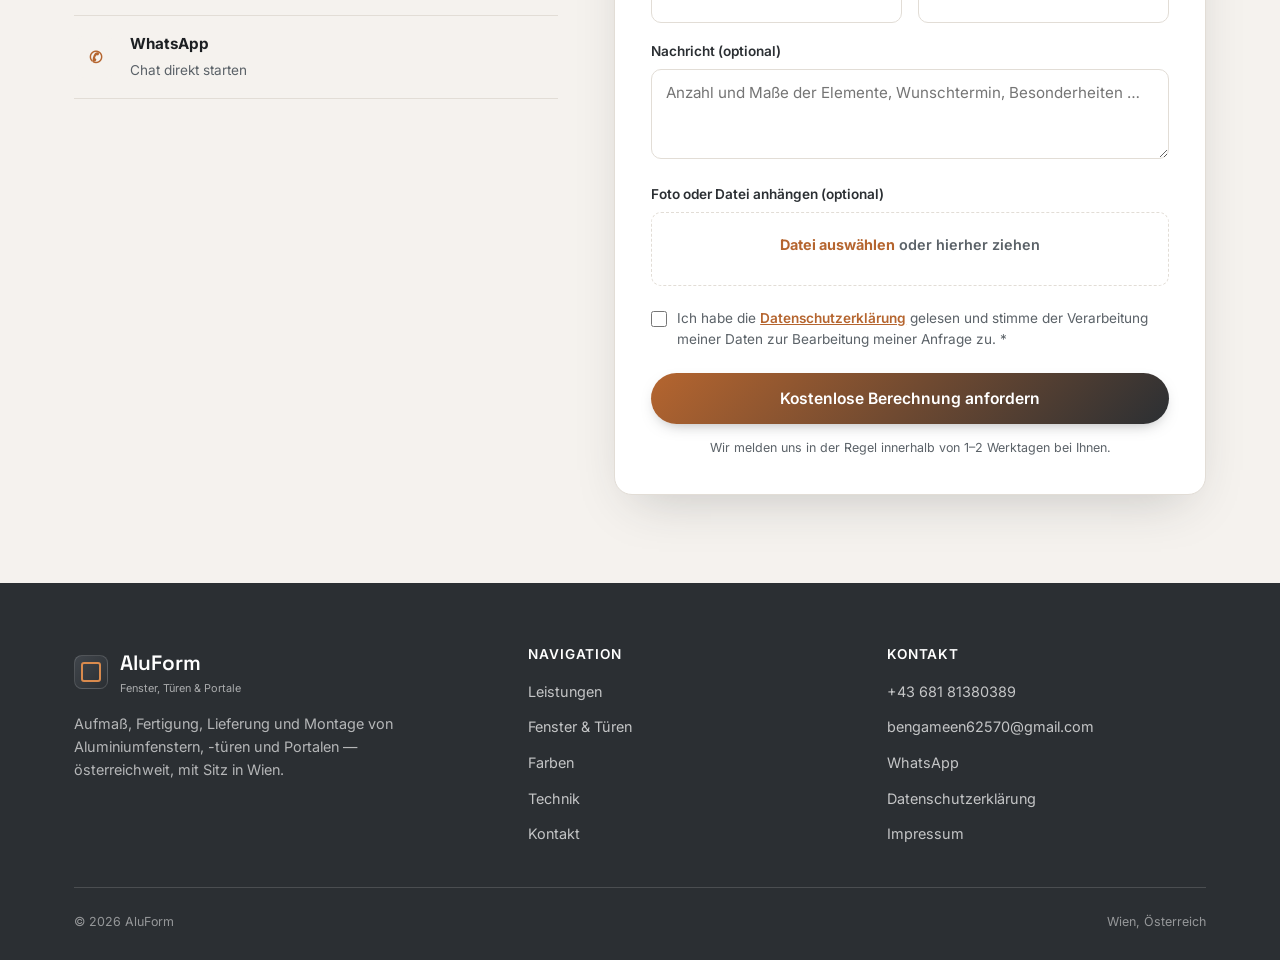
==== commit 6decb677: "Add files via upload" ====
--- a/index.html
+++ b/index.html
@@ -331,10 +331,10 @@
         <p>Aluminiumfenster, Portale und Glastrennwände — geliefert und montiert von uns.</p>
       </div>
       <div class="refs">
-        <a href="images/referenzen/alufenster-neubau.jpg"><img src="images/referenzen/alufenster-neubau.jpg" loading="lazy" alt="Neubau mit schwarzen Aluminiumfenstern und Flachdach"><span>Aluminiumfenster schwarz, Neubau</span></a>
-        <a href="images/referenzen/alufenster-schwarz-rohbau.jpg"><img src="images/referenzen/alufenster-schwarz-rohbau.jpg" loading="lazy" alt="Rohbau mit schwarzen Aluminiumfenstern"><span>Fenster und Festverglasungen, Rohbau</span></a>
-        <a href="images/referenzen/alufenster-neubau-2.jpg"><img src="images/referenzen/alufenster-neubau-2.jpg" loading="lazy" alt="Neubau Hanglage mit Aluminiumfenstern"><span>Einfamilienhaus in Hanglage</span></a>
-        <a href="images/referenzen/loft-glaswand-tuer.jpg"><img src="images/referenzen/loft-glaswand-tuer.jpg" loading="lazy" alt="Glastrennwand mit Tür im Loft-Stil, Aluminium anthrazit"><span>Glastrennwand mit Tür, Loft-Stil</span></a>
+        <a href="images/alufenster-neubau.jpg"><img src="images/alufenster-neubau.jpg" loading="lazy" alt="Neubau mit schwarzen Aluminiumfenstern und Flachdach"><span>Aluminiumfenster schwarz, Neubau</span></a>
+        <a href="images/alufenster-schwarz-rohbau.jpg"><img src="images/alufenster-schwarz-rohbau.jpg" loading="lazy" alt="Rohbau mit schwarzen Aluminiumfenstern"><span>Fenster und Festverglasungen, Rohbau</span></a>
+        <a href="images/alufenster-neubau-2.jpg"><img src="images/alufenster-neubau-2.jpg" loading="lazy" alt="Neubau Hanglage mit Aluminiumfenstern"><span>Einfamilienhaus in Hanglage</span></a>
+        <a href="images/loft-glaswand-tuer.jpg"><img src="images/loft-glaswand-tuer.jpg" loading="lazy" alt="Glastrennwand mit Tür im Loft-Stil, Aluminium anthrazit"><span>Glastrennwand mit Tür, Loft-Stil</span></a>
       </div>
     </div>
   </section>
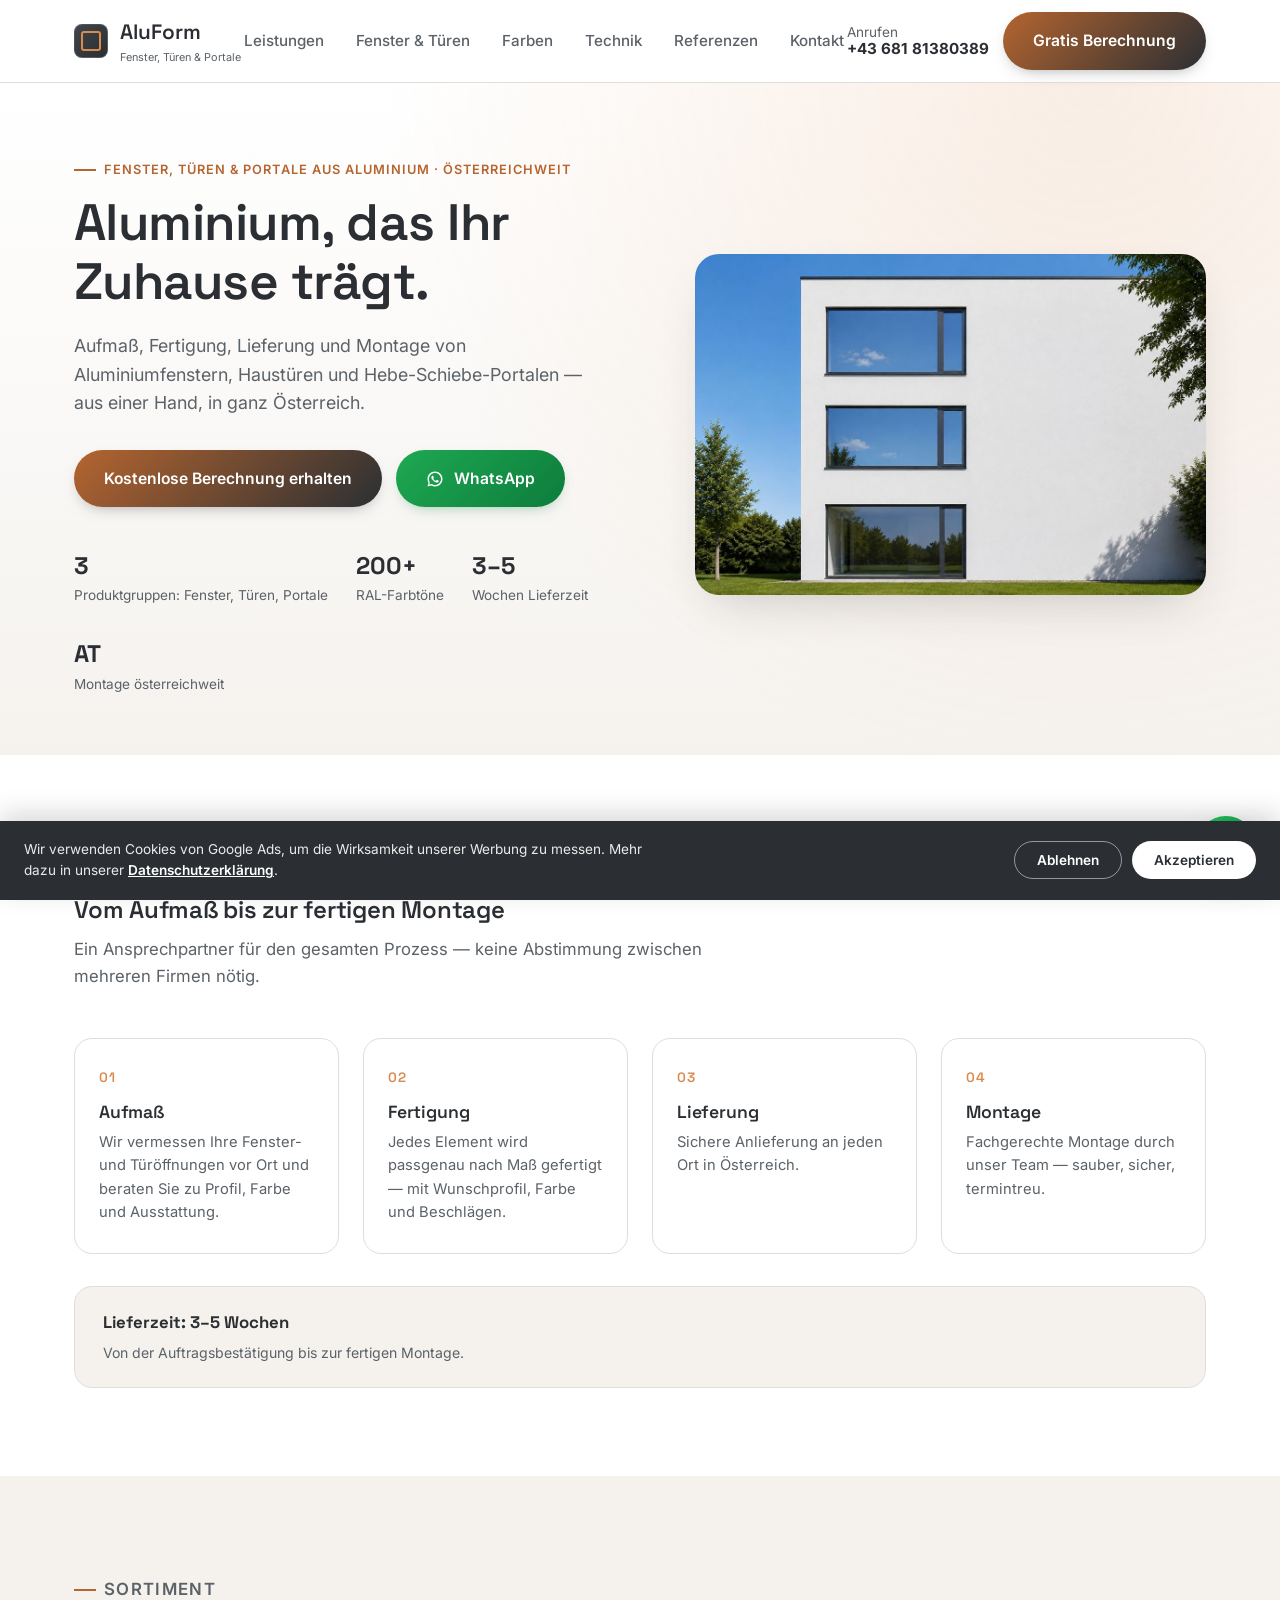
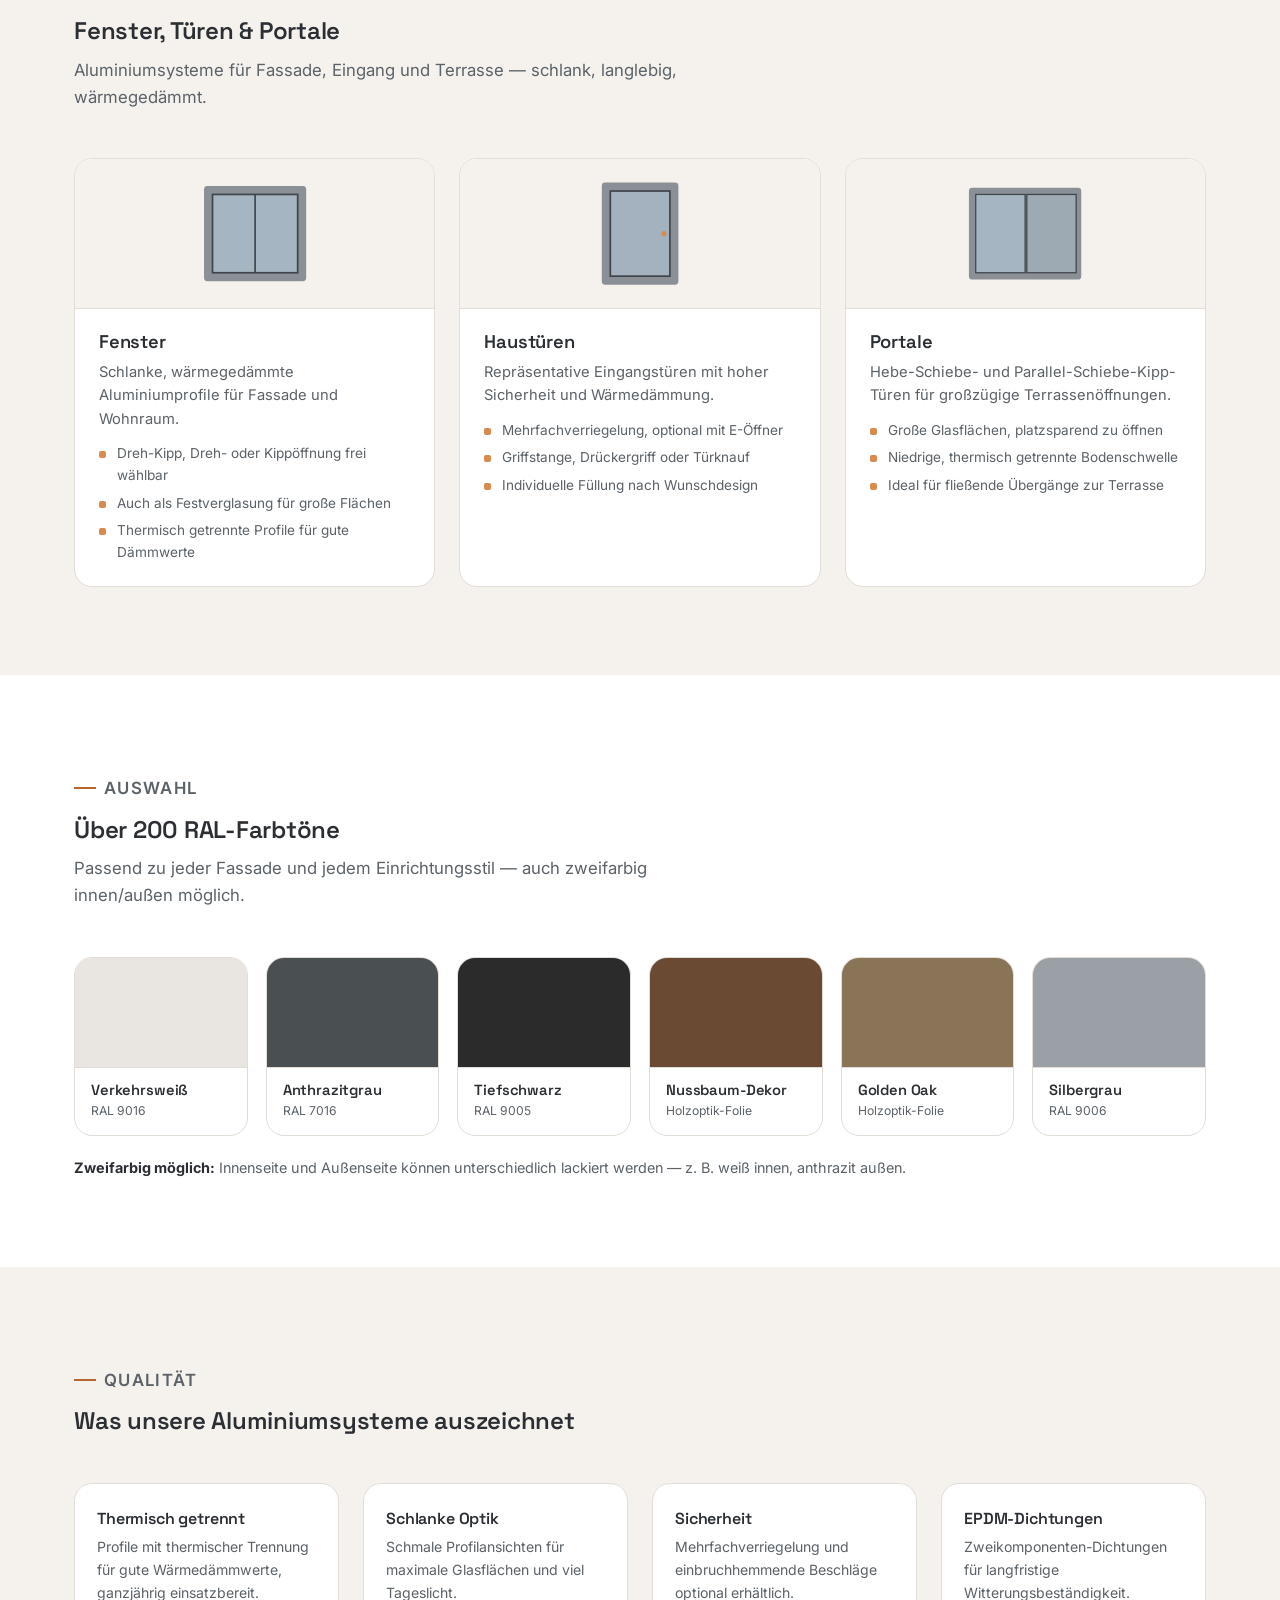
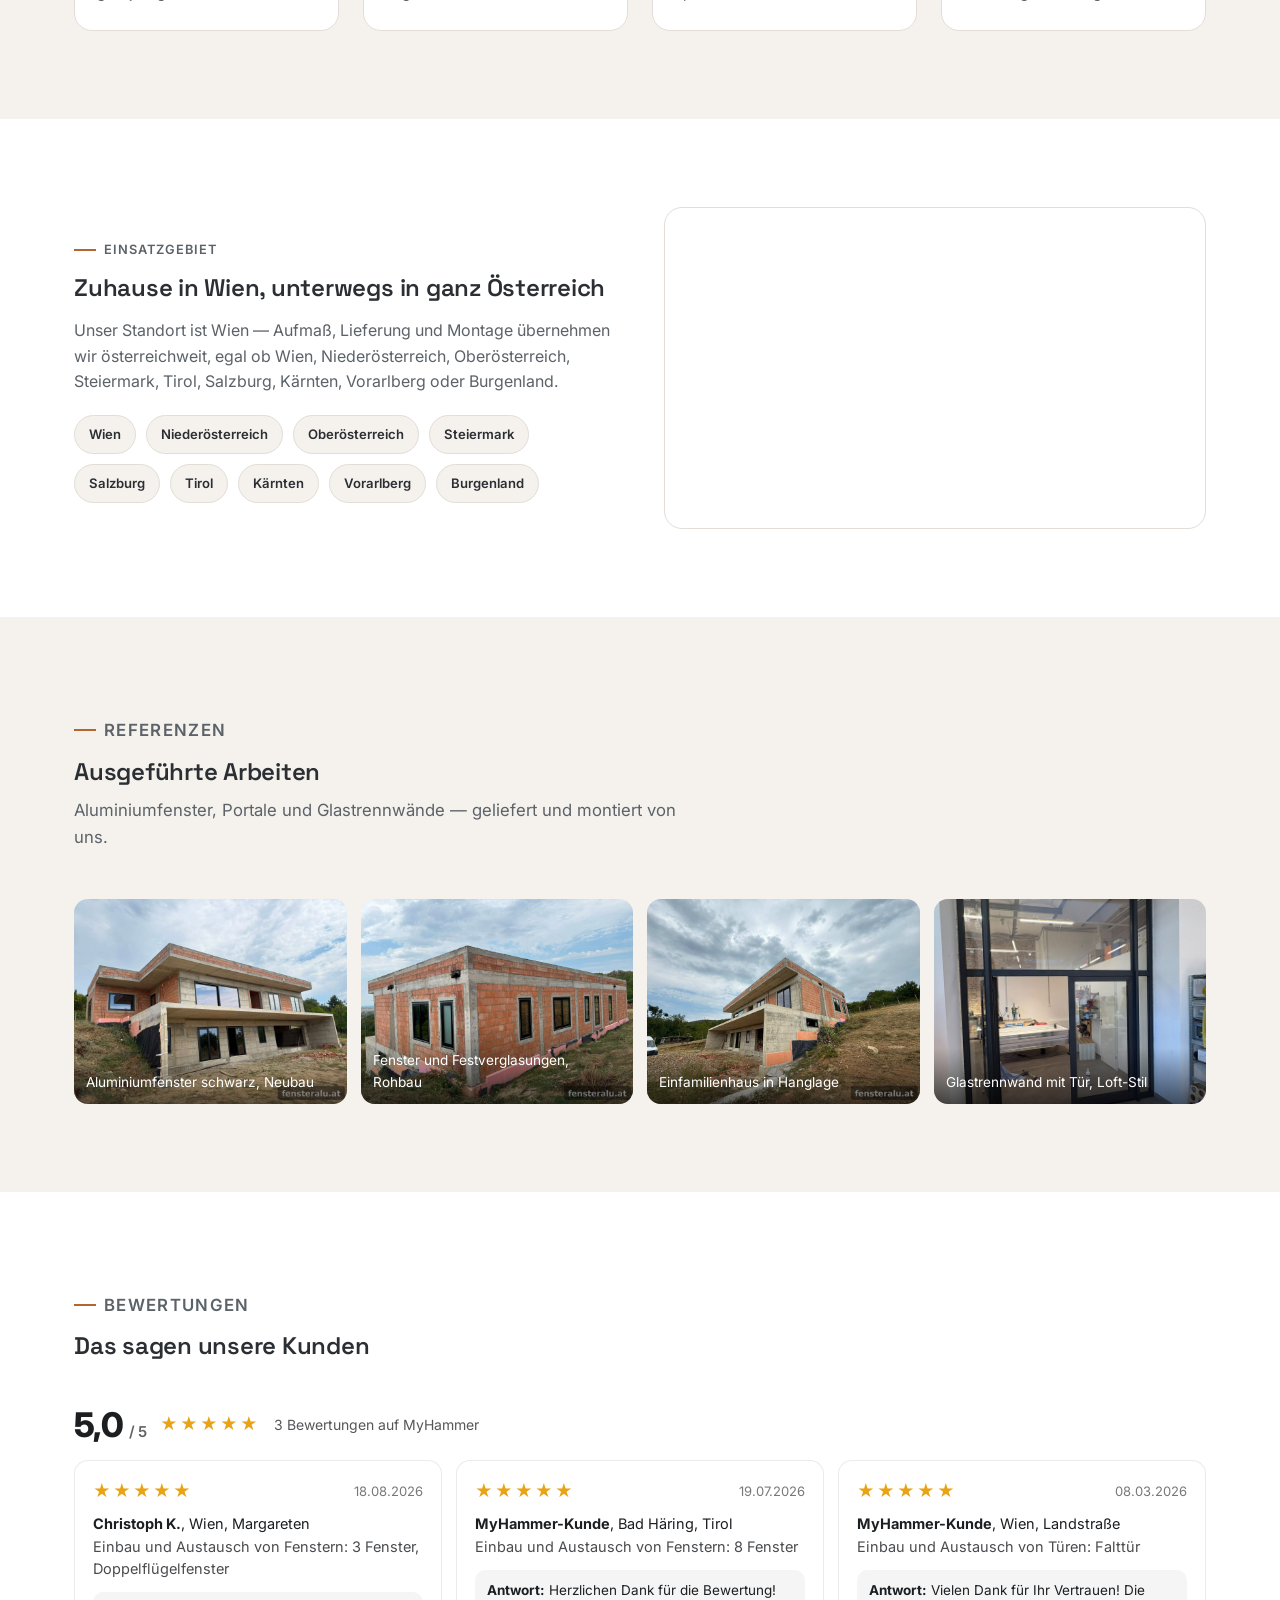
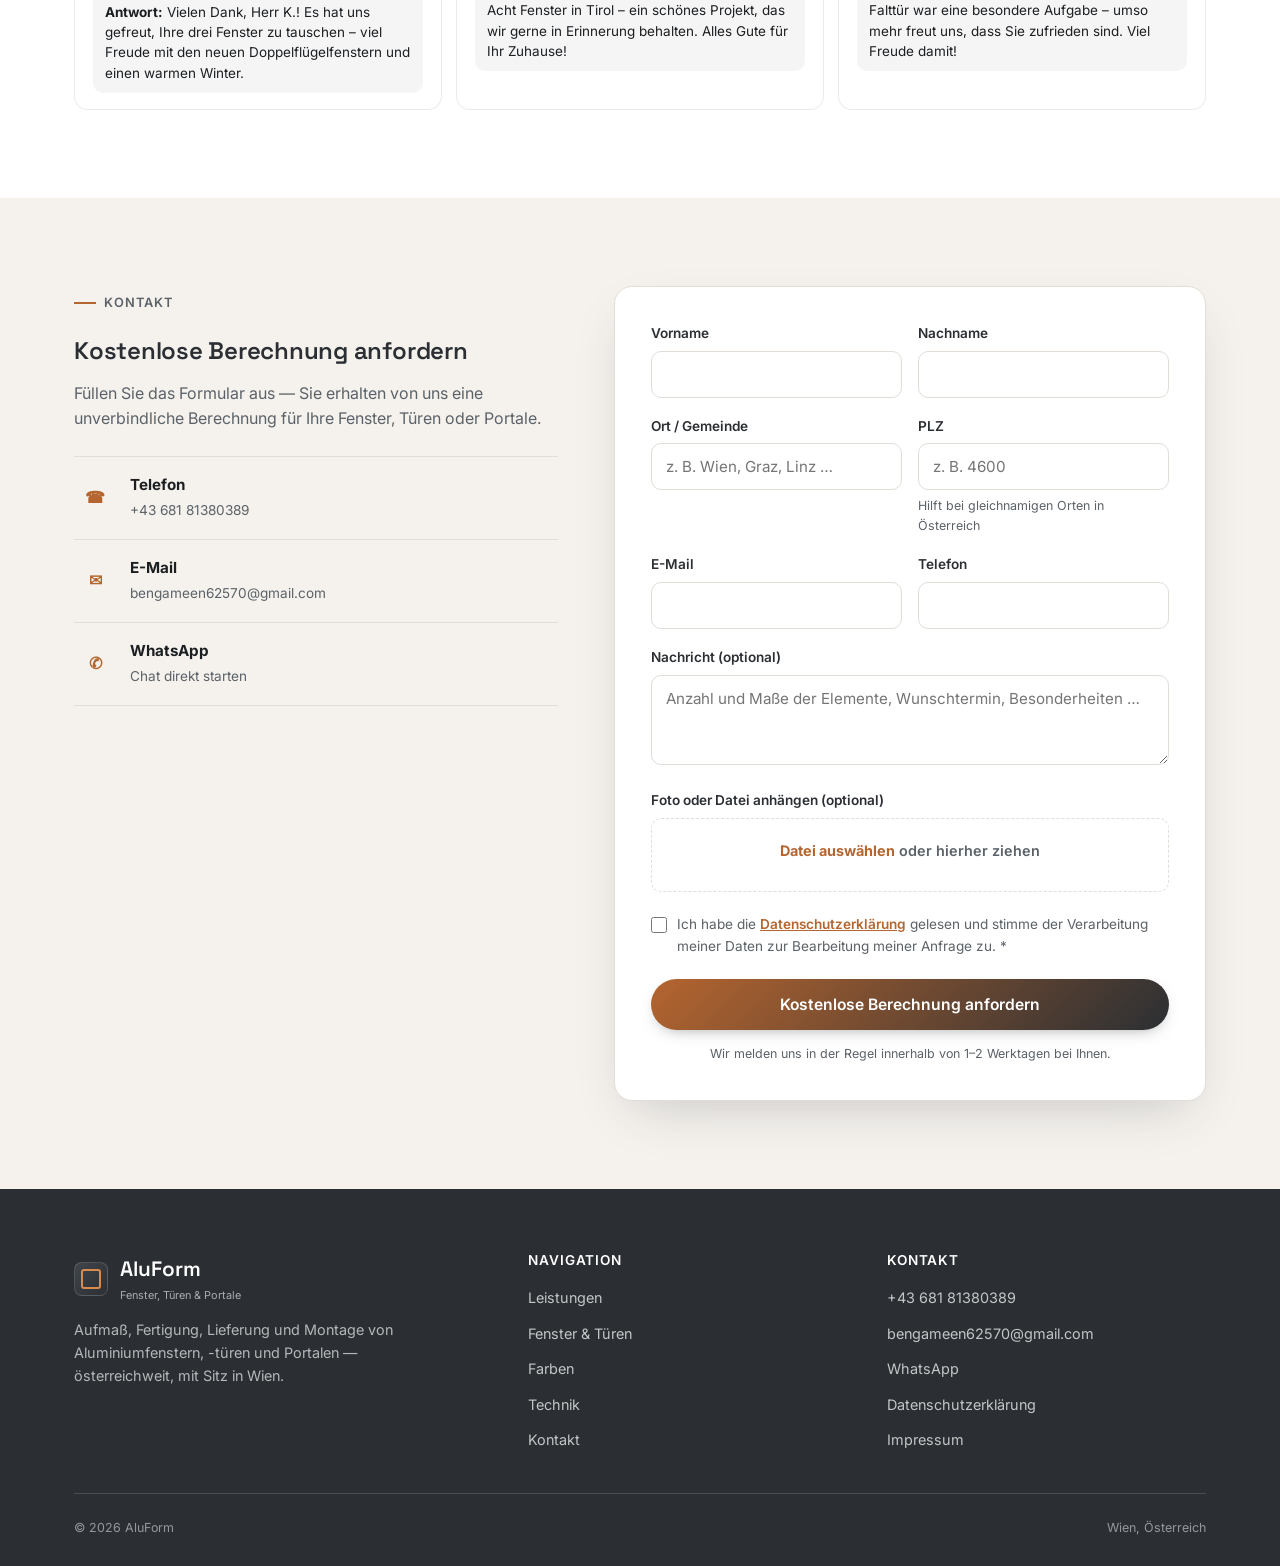
==== commit cb686478: "Add files via upload" ====
--- a/index.html
+++ b/index.html
@@ -339,6 +339,41 @@
     </div>
   </section>
 
+  <!-- BEWERTUNGEN -->
+  <section id="bewertungen">
+    <div class="container">
+      <div class="section-head">
+        <p class="eyebrow">Bewertungen</p>
+        <h2>Das sagen unsere Kunden</h2>
+      </div>
+    <div class="rv-head">
+      <span class="rv-score">5,0<small>/ 5</small></span>
+      <span class="rv-stars" aria-label="5 von 5 Sternen">★★★★★</span>
+      <span class="rv-src">3 Bewertungen auf MyHammer</span>
+    </div>
+    <div class="rv-grid">
+      <article class="rv-card">
+        <div class="rv-top"><span class="rv-stars" aria-label="5 von 5 Sternen">★★★★★</span><span class="rv-date">18.08.2026</span></div>
+        <p class="rv-who"><b>Christoph K.</b>, Wien, Margareten</p>
+        <p class="rv-job">Einbau und Austausch von Fenstern: 3 Fenster, Doppelflügelfenster</p>
+        <p class="rv-ans"><span>Antwort:</span> Vielen Dank, Herr K.! Es hat uns gefreut, Ihre drei Fenster zu tauschen – viel Freude mit den neuen Doppelflügelfenstern und einen warmen Winter.</p>
+      </article>
+      <article class="rv-card">
+        <div class="rv-top"><span class="rv-stars" aria-label="5 von 5 Sternen">★★★★★</span><span class="rv-date">19.07.2026</span></div>
+        <p class="rv-who"><b>MyHammer-Kunde</b>, Bad Häring, Tirol</p>
+        <p class="rv-job">Einbau und Austausch von Fenstern: 8 Fenster</p>
+        <p class="rv-ans"><span>Antwort:</span> Herzlichen Dank für die Bewertung! Acht Fenster in Tirol – ein schönes Projekt, das wir gerne in Erinnerung behalten. Alles Gute für Ihr Zuhause!</p>
+      </article>
+      <article class="rv-card">
+        <div class="rv-top"><span class="rv-stars" aria-label="5 von 5 Sternen">★★★★★</span><span class="rv-date">08.03.2026</span></div>
+        <p class="rv-who"><b>MyHammer-Kunde</b>, Wien, Landstraße</p>
+        <p class="rv-job">Einbau und Austausch von Türen: Falttür</p>
+        <p class="rv-ans"><span>Antwort:</span> Vielen Dank für Ihr Vertrauen! Die Falttür war eine besondere Aufgabe – umso mehr freut uns, dass Sie zufrieden sind. Viel Freude damit!</p>
+      </article>
+    </div>
+    </div>
+  </section>
+
   <!-- KONTAKT / FORM -->
   <section id="kontakt" class="section-alt">
     <div class="container contact-wrap">
--- a/style.css
+++ b/style.css
@@ -390,3 +390,18 @@
   .refs span{font-size:.72rem;padding:18px 8px 7px;white-space:nowrap;overflow:hidden;text-overflow:ellipsis}}
 .lb{position:fixed;inset:0;background:rgba(0,0,0,.88);display:none;align-items:center;justify-content:center;z-index:50;cursor:zoom-out}
 .lb.on{display:flex}.lb img{max-width:94vw;max-height:92vh;border-radius:8px}
+
+/* ── Bewertungen ── */
+.rv-head{display:flex;align-items:center;gap:14px;flex-wrap:wrap;margin-bottom:18px}
+.rv-score{font-size:34px;font-weight:800;letter-spacing:-.02em;line-height:1}
+.rv-score small{font-size:15px;font-weight:600;opacity:.7;margin-left:6px}
+.rv-stars{color:#e8a317;letter-spacing:2px;font-size:17px}
+.rv-src{font-size:14px;opacity:.75}
+.rv-grid{display:grid;grid-template-columns:repeat(3,1fr);gap:14px}
+.rv-card{background:#fff;border:1px solid rgba(0,0,0,.08);border-radius:14px;padding:18px 18px 16px;font-size:14.5px;line-height:1.5}
+.rv-top{display:flex;justify-content:space-between;align-items:center;margin-bottom:8px}
+.rv-date{font-size:13px;opacity:.6}
+.rv-who{margin:0 0 2px}.rv-job{margin:0 0 12px;opacity:.8}
+.rv-ans{margin:0;padding:10px 12px;border-radius:10px;background:rgba(0,0,0,.04);font-size:13.5px}
+.rv-ans span{font-weight:700}
+@media(max-width:860px){.rv-grid{grid-template-columns:1fr}}
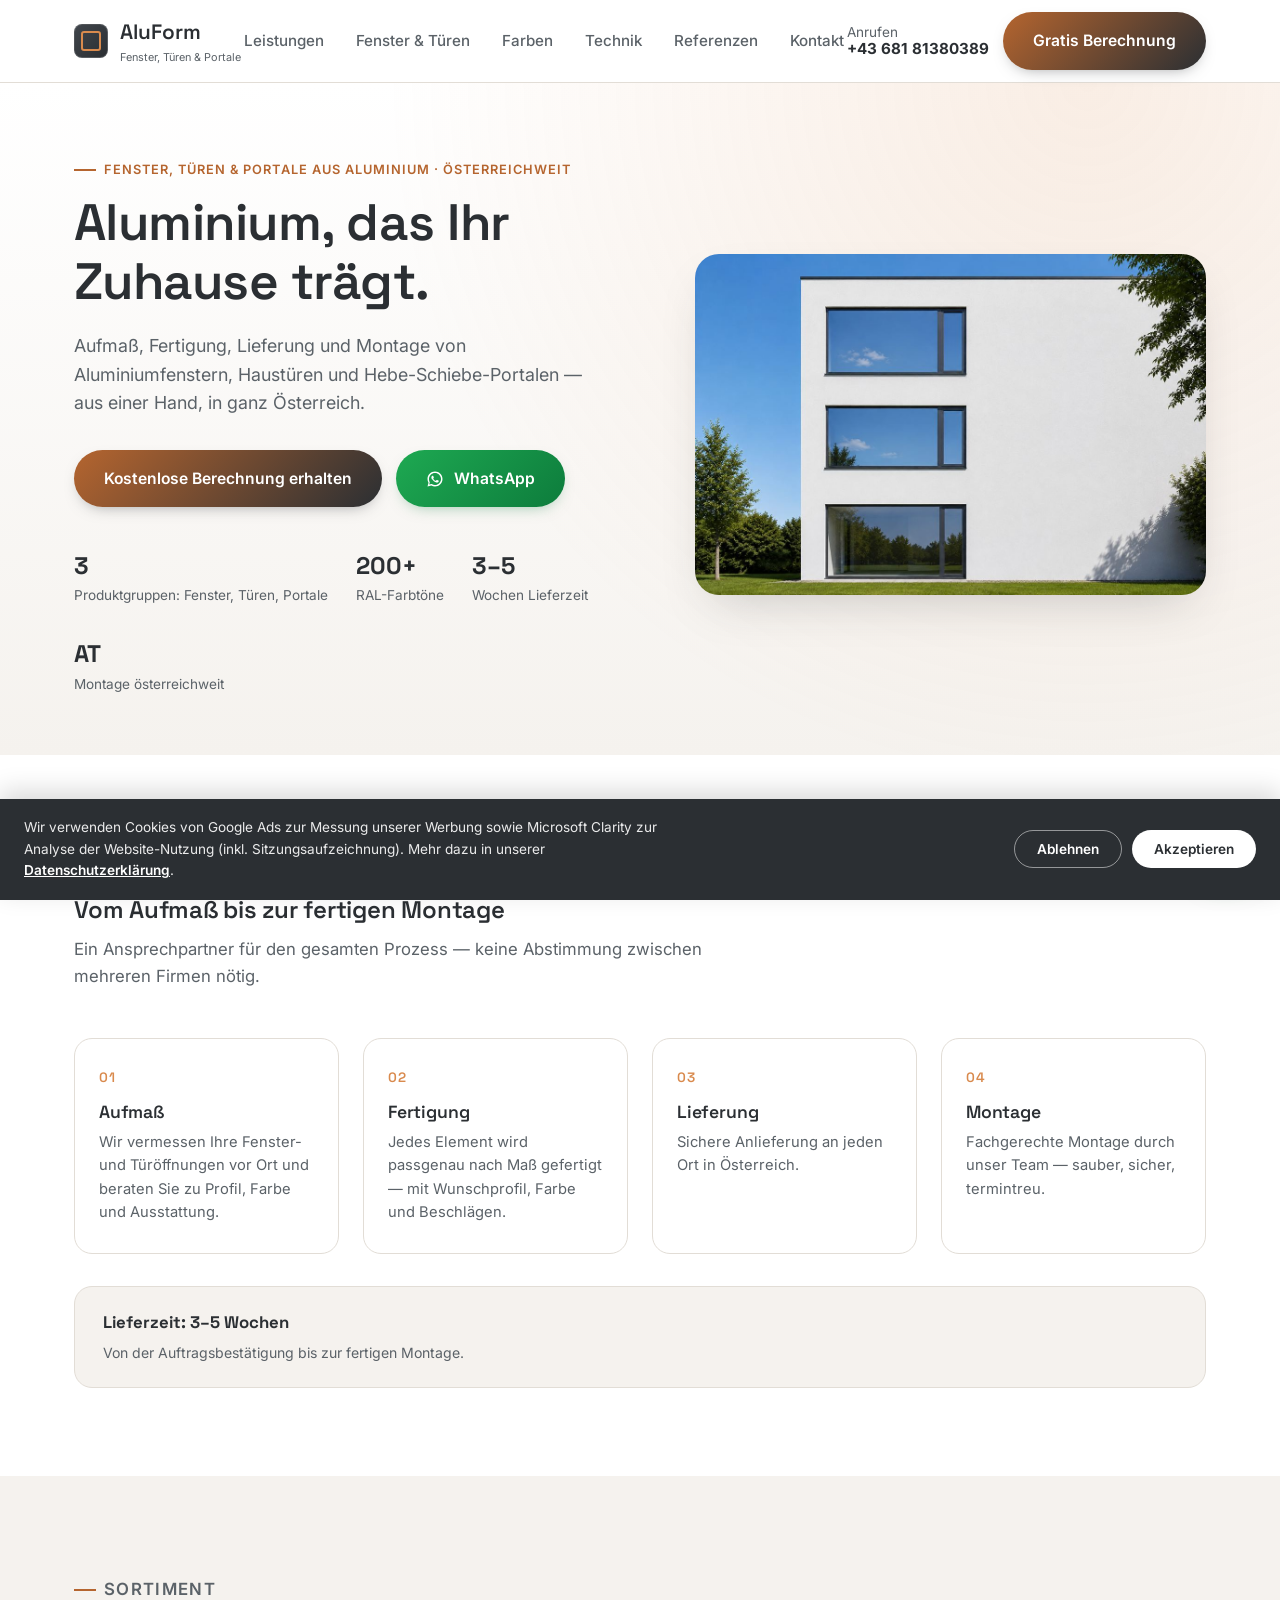
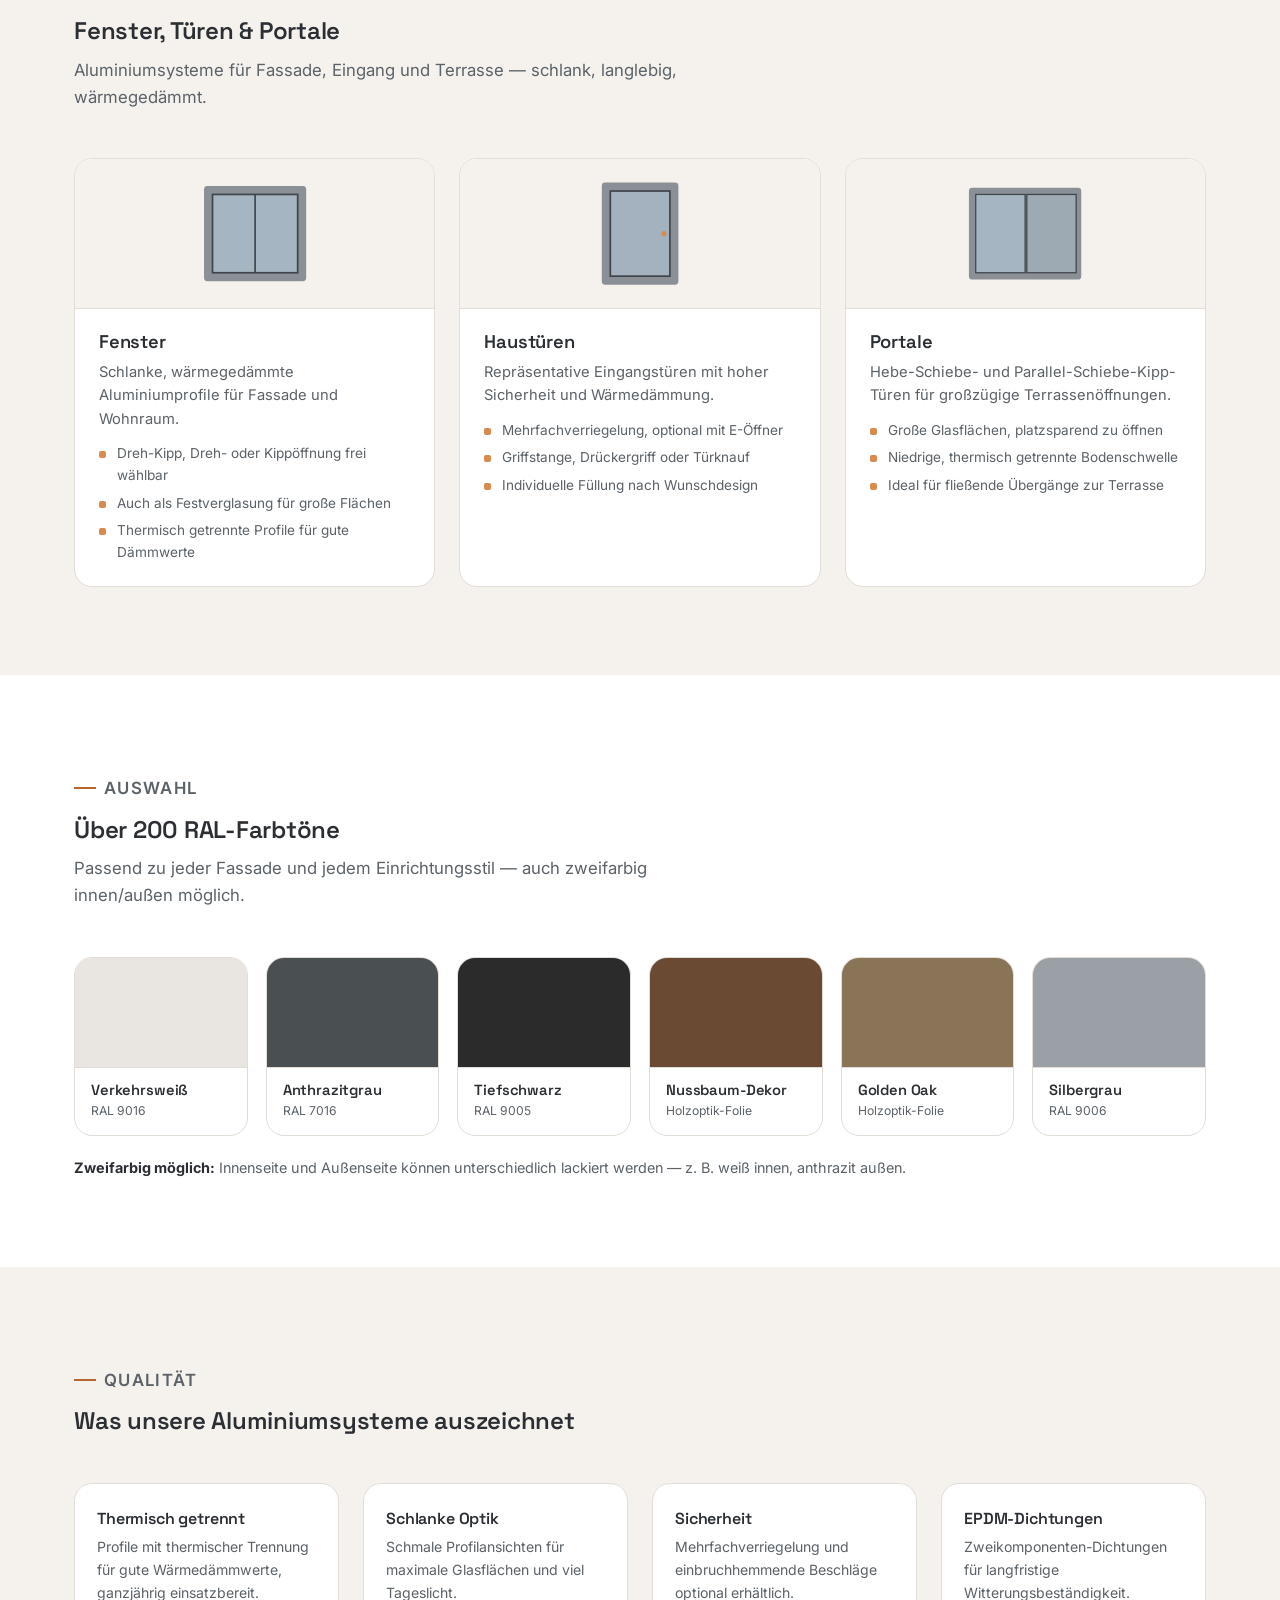
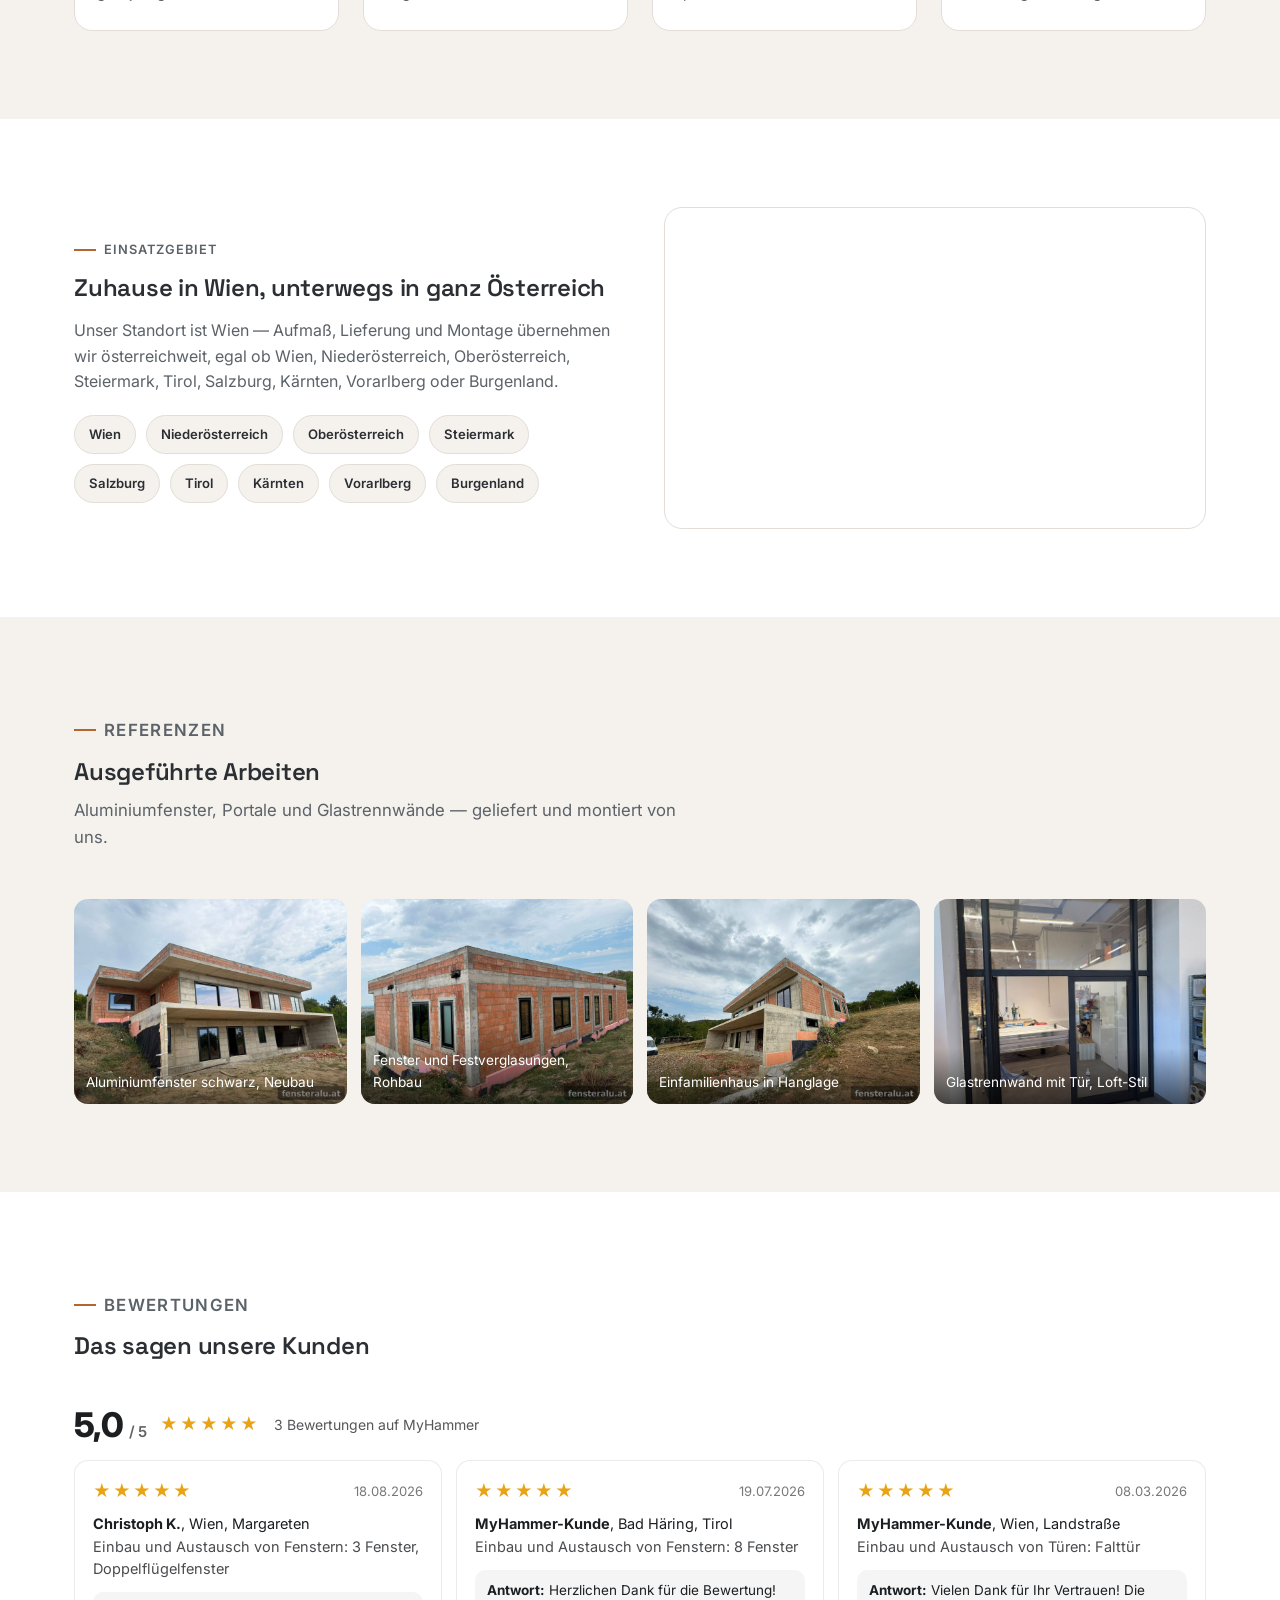
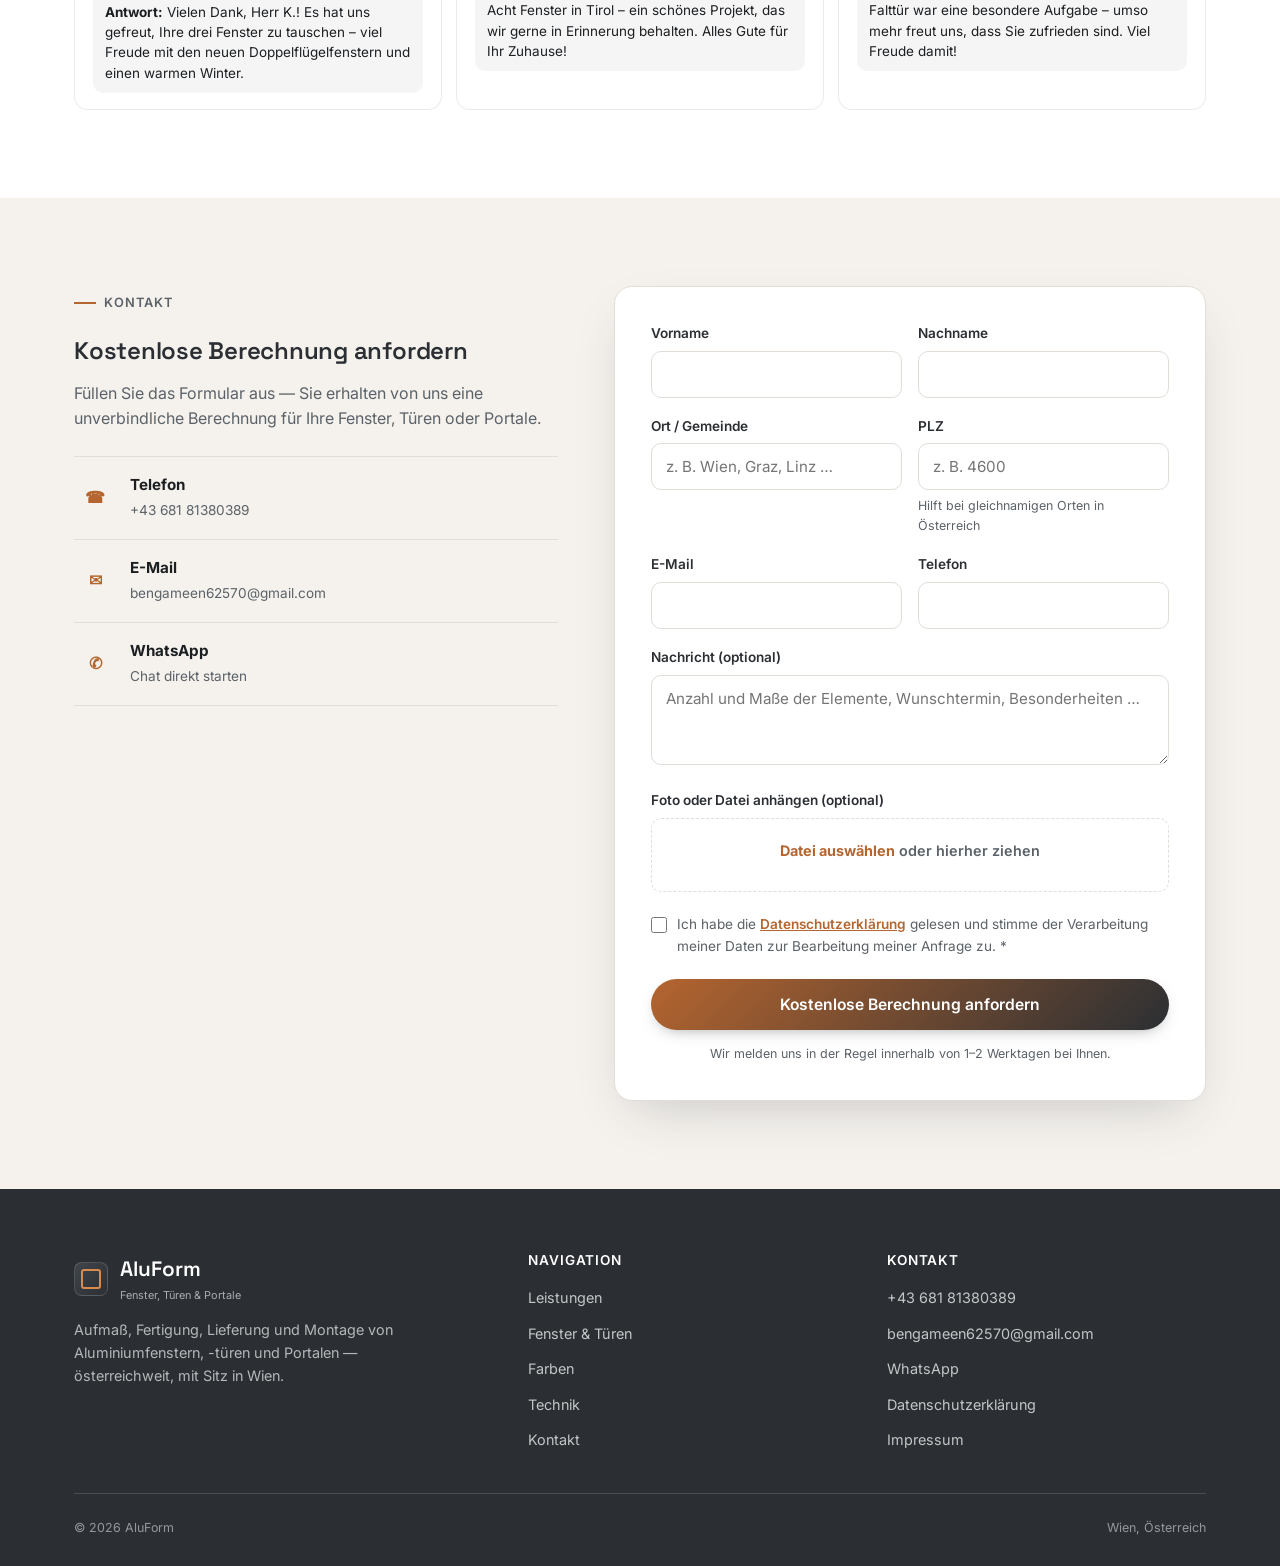
==== commit dfb2cbf0: "Add files via upload" ====
--- a/index.html
+++ b/index.html
@@ -58,7 +58,7 @@
 <body>
 
 <div class="cookie-banner hidden" id="cookie-banner">
-  <p>Wir verwenden Cookies von Google Ads, um die Wirksamkeit unserer Werbung zu messen. Mehr dazu in unserer <a href="datenschutz.html">Datenschutzerklärung</a>.</p>
+  <p>Wir verwenden Cookies von Google Ads zur Messung unserer Werbung sowie Microsoft Clarity zur Analyse der Website-Nutzung (inkl. Sitzungsaufzeichnung). Mehr dazu in unserer <a href="datenschutz.html">Datenschutzerklärung</a>.</p>
   <div class="cookie-actions">
     <button class="btn-cookie btn-cookie-decline" id="cookie-decline">Ablehnen</button>
     <button class="btn-cookie btn-cookie-accept" id="cookie-accept">Akzeptieren</button>
--- a/style.css
+++ b/style.css
@@ -405,3 +405,11 @@
 .rv-ans{margin:0;padding:10px 12px;border-radius:10px;background:rgba(0,0,0,.04);font-size:13.5px}
 .rv-ans span{font-weight:700}
 @media(max-width:860px){.rv-grid{grid-template-columns:1fr}}
+
+/* компактный cookie-баннер на телефоне */
+@media (max-width:560px){
+  .cookie-banner{padding:7px 12px;gap:8px;flex-wrap:nowrap;align-items:center;}
+  .cookie-banner p{font-size:.66rem;line-height:1.25;}
+  .cookie-actions{width:auto;flex-direction:column;gap:6px;}
+  .btn-cookie{padding:5px 10px;font-size:.74rem;white-space:nowrap;}
+}
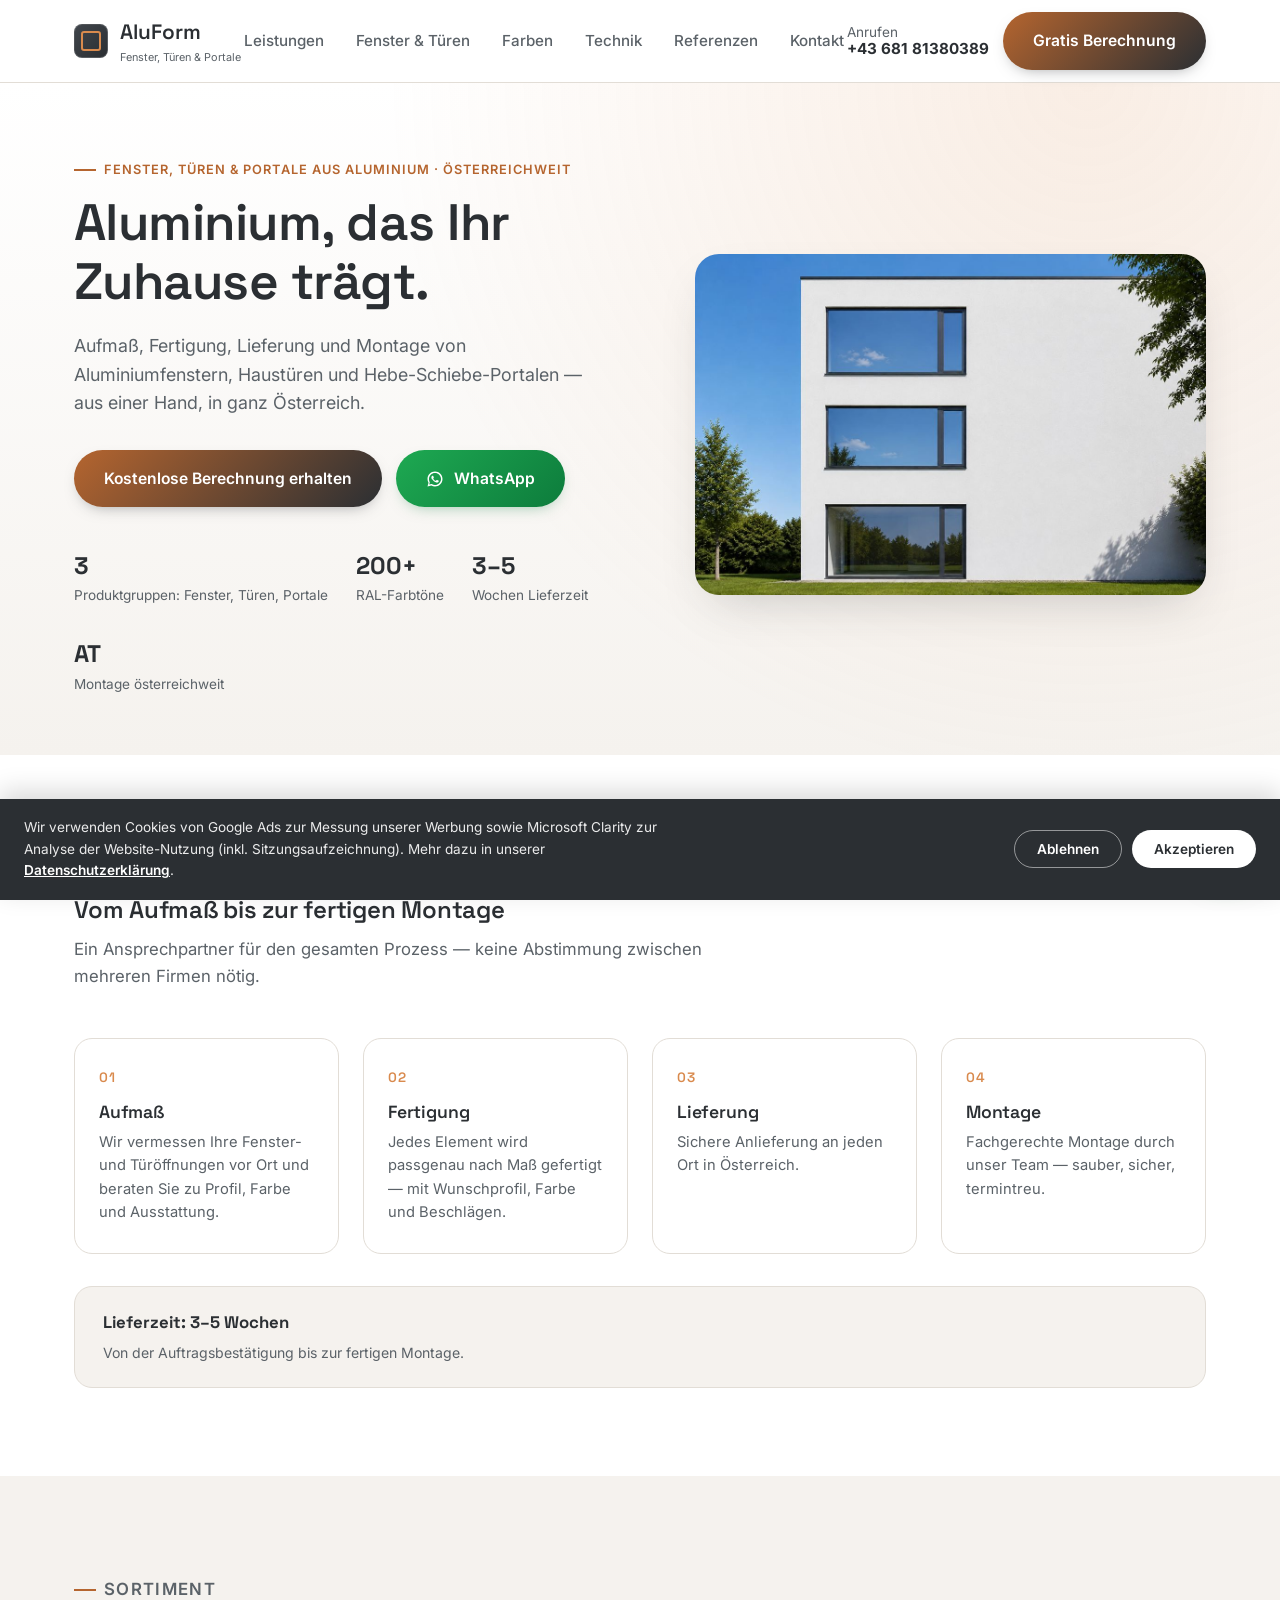
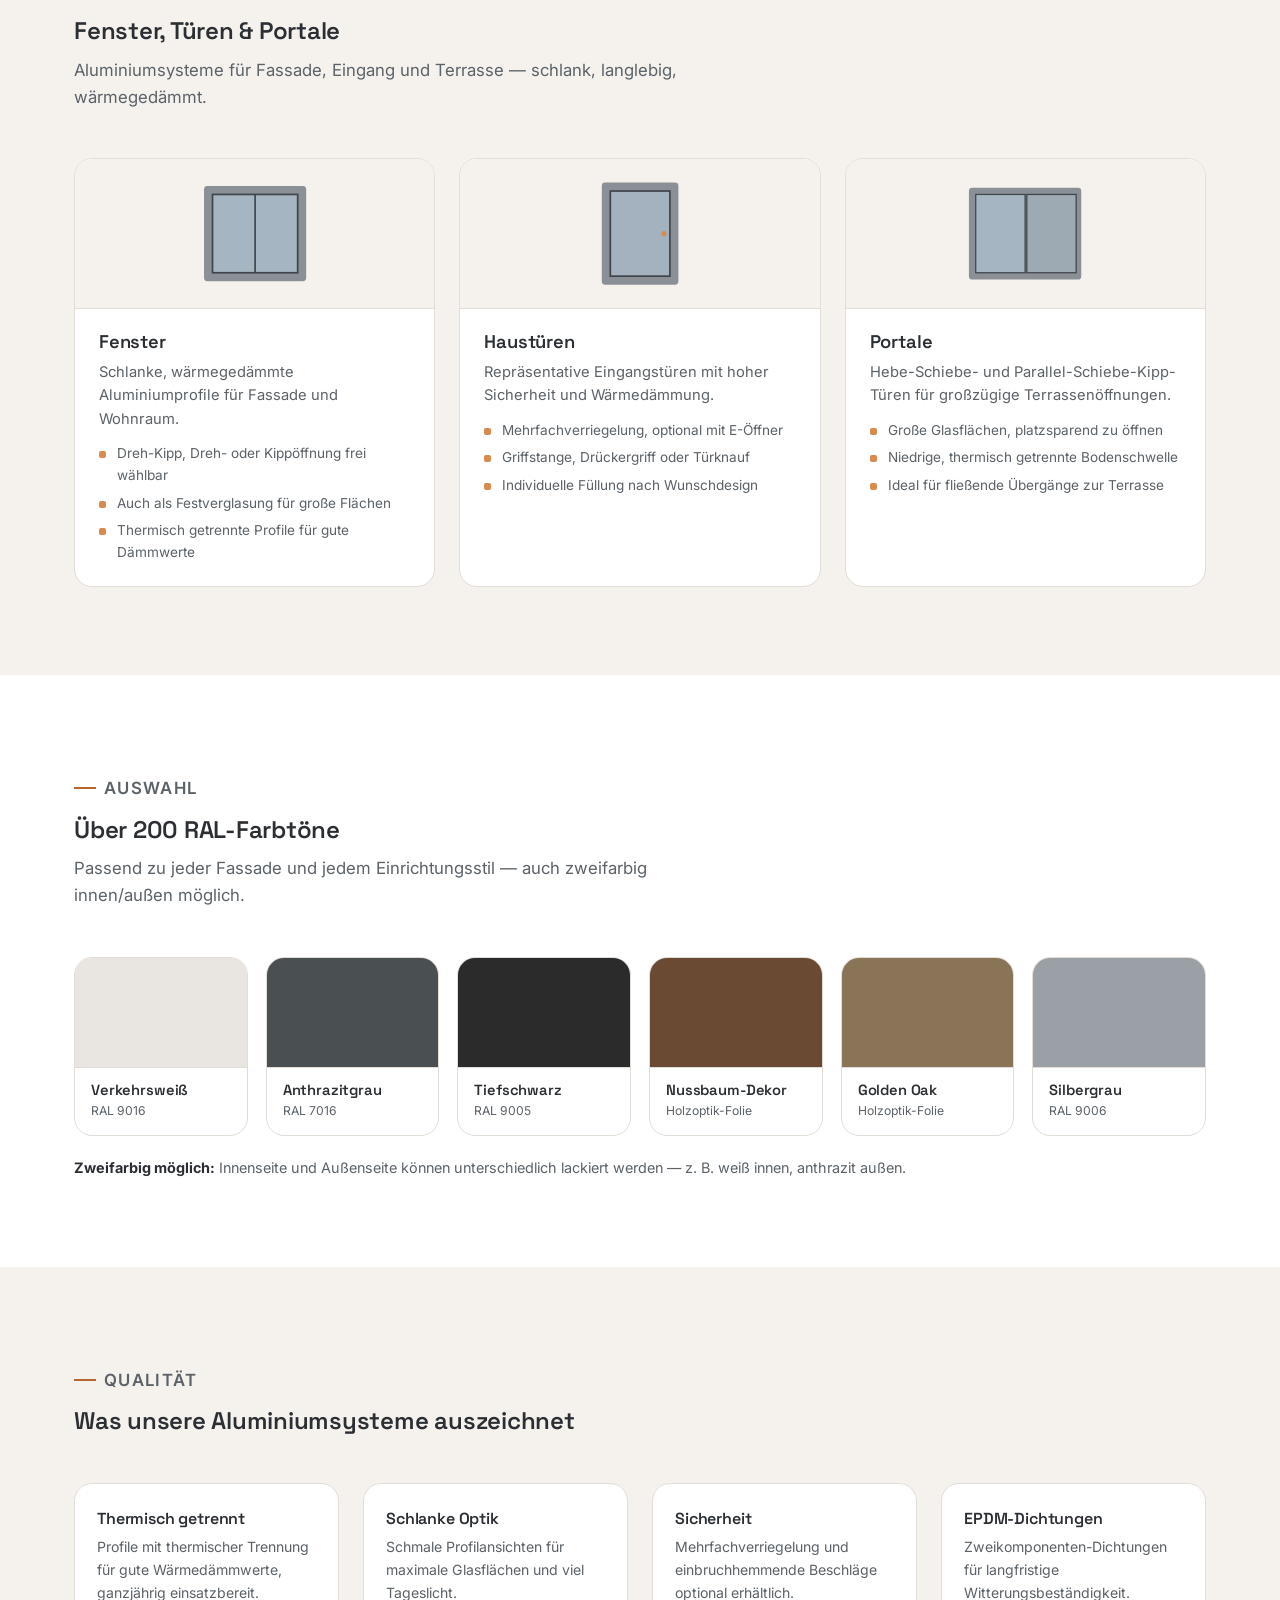
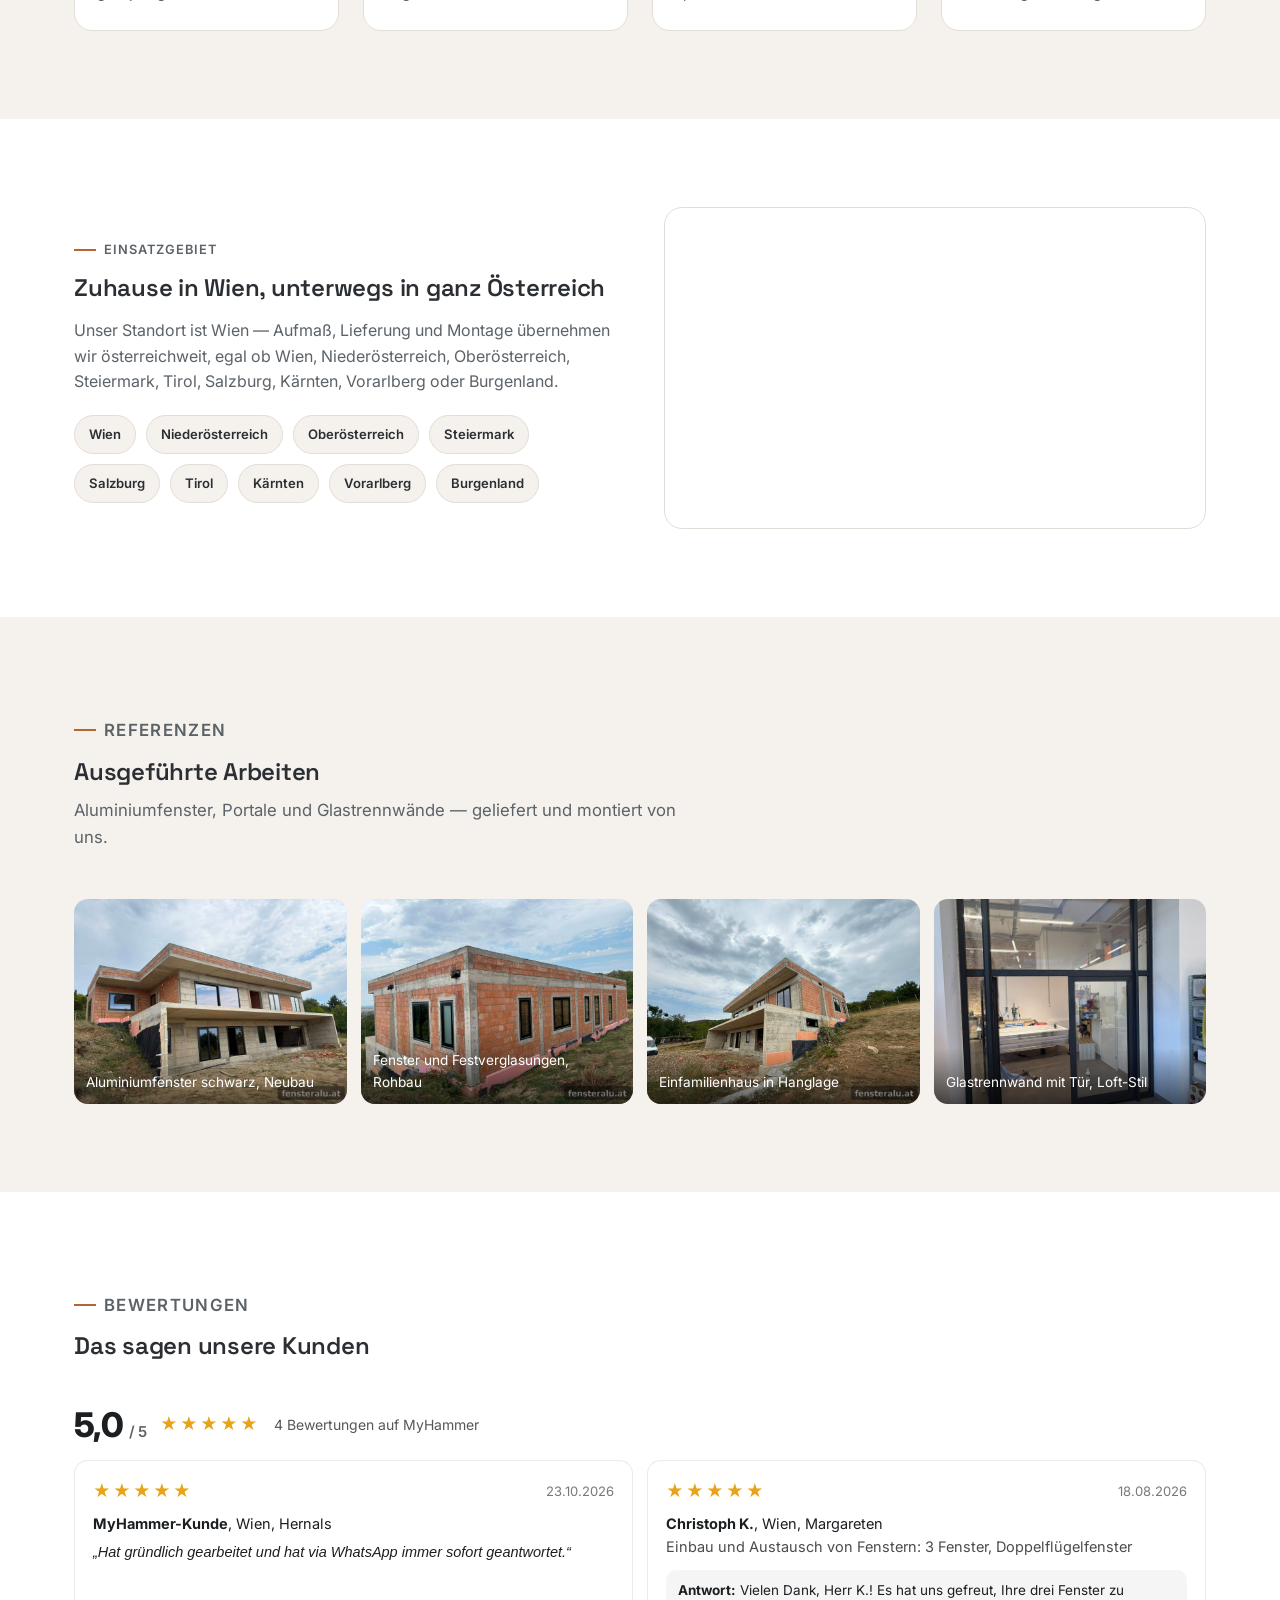
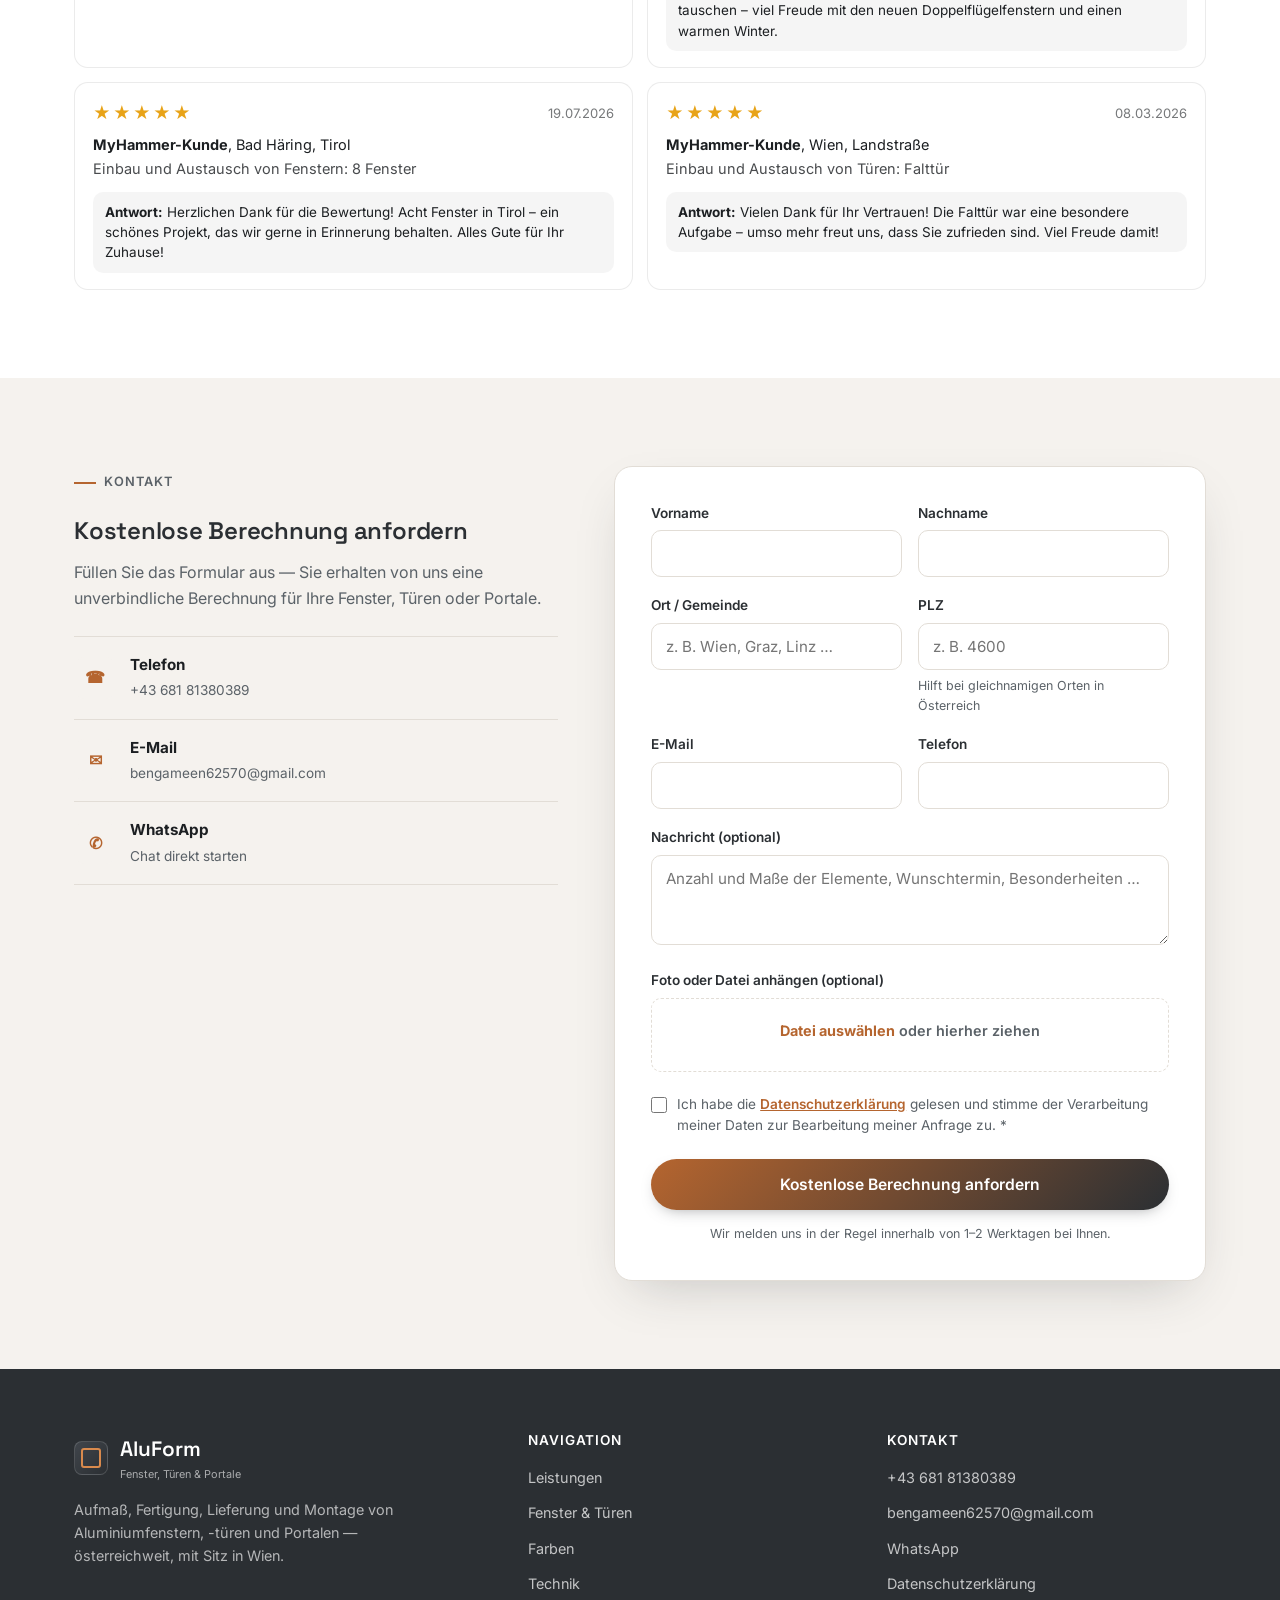
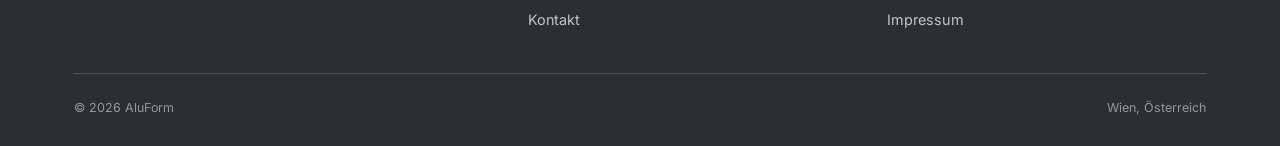
==== commit af716959: "Add files via upload" ====
--- a/index.html
+++ b/index.html
@@ -349,9 +349,14 @@
     <div class="rv-head">
       <span class="rv-score">5,0<small>/ 5</small></span>
       <span class="rv-stars" aria-label="5 von 5 Sternen">★★★★★</span>
-      <span class="rv-src">3 Bewertungen auf MyHammer</span>
+      <span class="rv-src">4 Bewertungen auf MyHammer</span>
     </div>
     <div class="rv-grid">
+      <article class="rv-card">
+        <div class="rv-top"><span class="rv-stars" aria-label="5 von 5 Sternen">★★★★★</span><span class="rv-date">23.10.2026</span></div>
+        <p class="rv-who"><b>MyHammer-Kunde</b>, Wien, Hernals</p>
+        <p class="rv-text">„Hat gründlich gearbeitet und hat via WhatsApp immer sofort geantwortet.“</p>
+      </article>
       <article class="rv-card">
         <div class="rv-top"><span class="rv-stars" aria-label="5 von 5 Sternen">★★★★★</span><span class="rv-date">18.08.2026</span></div>
         <p class="rv-who"><b>Christoph K.</b>, Wien, Margareten</p>
--- a/style.css
+++ b/style.css
@@ -397,11 +397,11 @@
 .rv-score small{font-size:15px;font-weight:600;opacity:.7;margin-left:6px}
 .rv-stars{color:#e8a317;letter-spacing:2px;font-size:17px}
 .rv-src{font-size:14px;opacity:.75}
-.rv-grid{display:grid;grid-template-columns:repeat(3,1fr);gap:14px}
+.rv-grid{display:grid;grid-template-columns:repeat(2,1fr);gap:14px}
 .rv-card{background:#fff;border:1px solid rgba(0,0,0,.08);border-radius:14px;padding:18px 18px 16px;font-size:14.5px;line-height:1.5}
 .rv-top{display:flex;justify-content:space-between;align-items:center;margin-bottom:8px}
 .rv-date{font-size:13px;opacity:.6}
-.rv-who{margin:0 0 2px}.rv-job{margin:0 0 12px;opacity:.8}
+.rv-who{margin:0 0 2px}.rv-text{margin:8px 0 0;font-style:italic}.rv-job{margin:0 0 12px;opacity:.8}
 .rv-ans{margin:0;padding:10px 12px;border-radius:10px;background:rgba(0,0,0,.04);font-size:13.5px}
 .rv-ans span{font-weight:700}
 @media(max-width:860px){.rv-grid{grid-template-columns:1fr}}
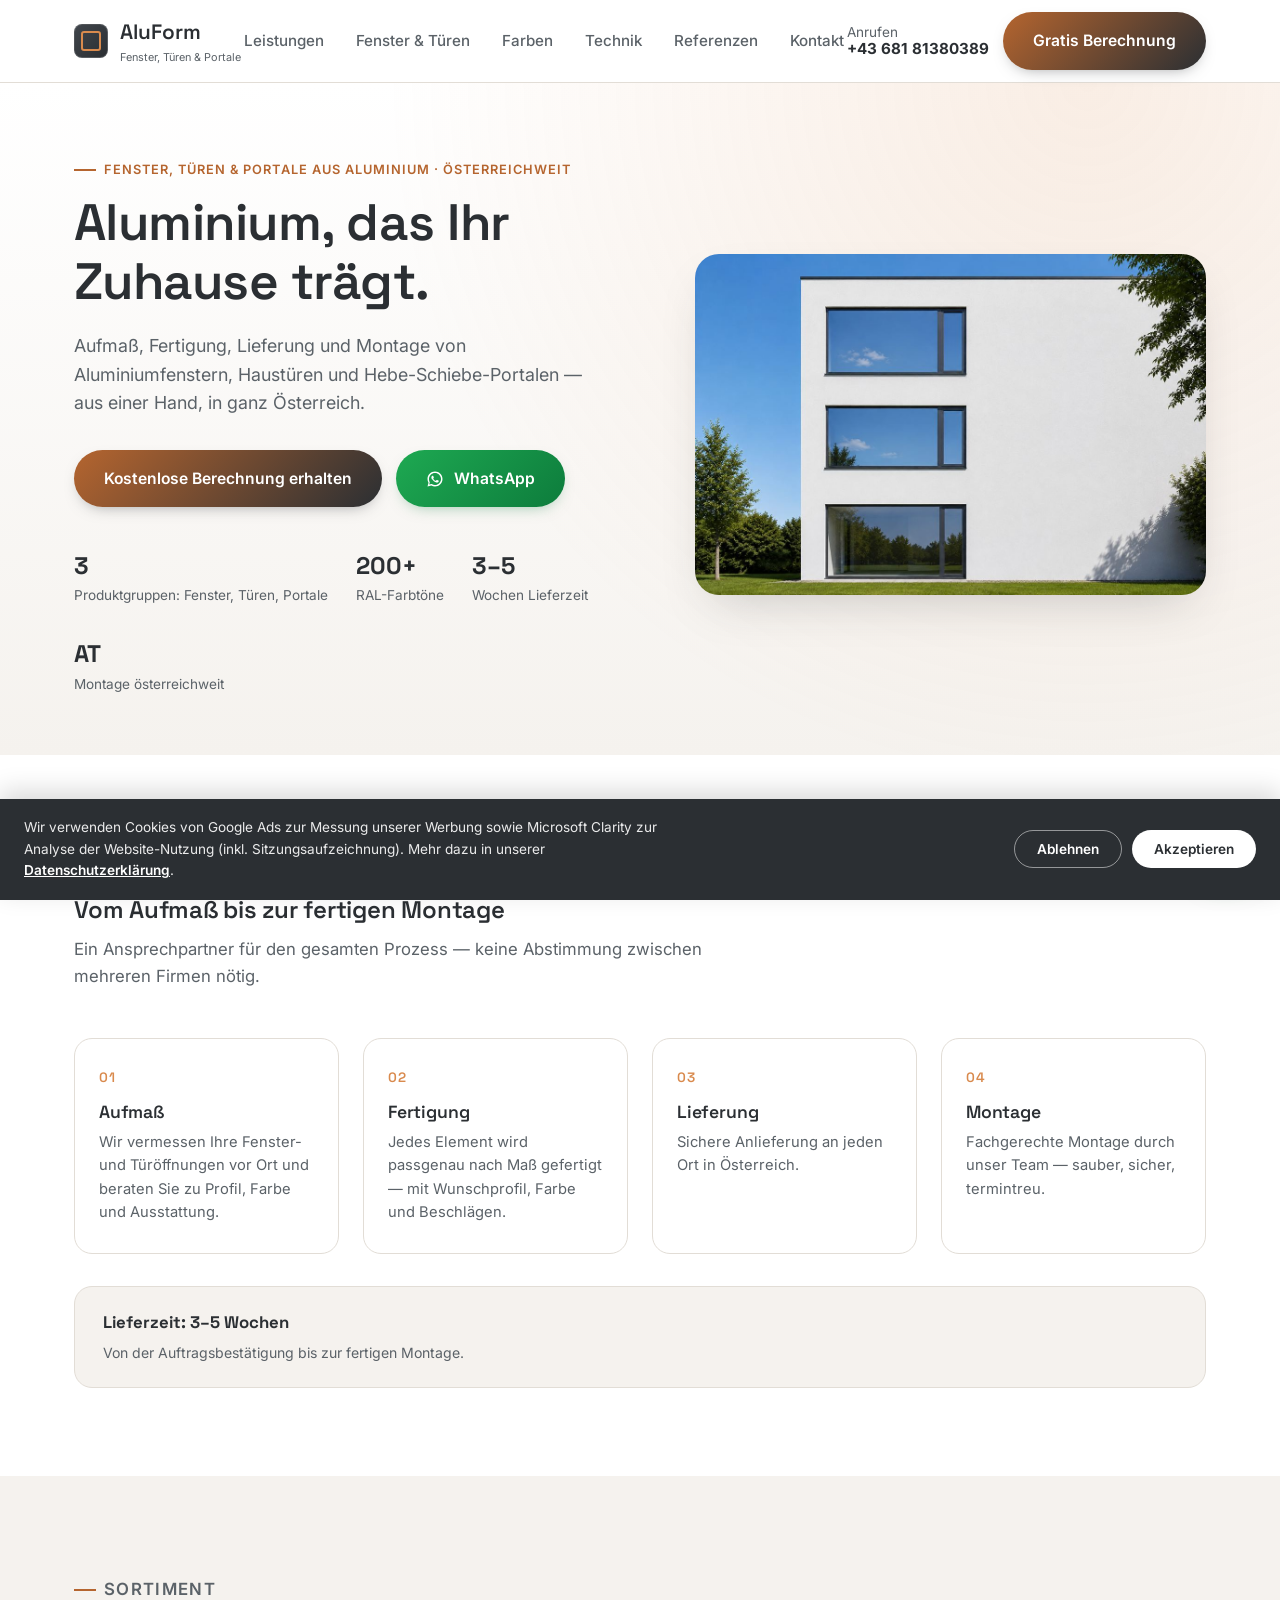
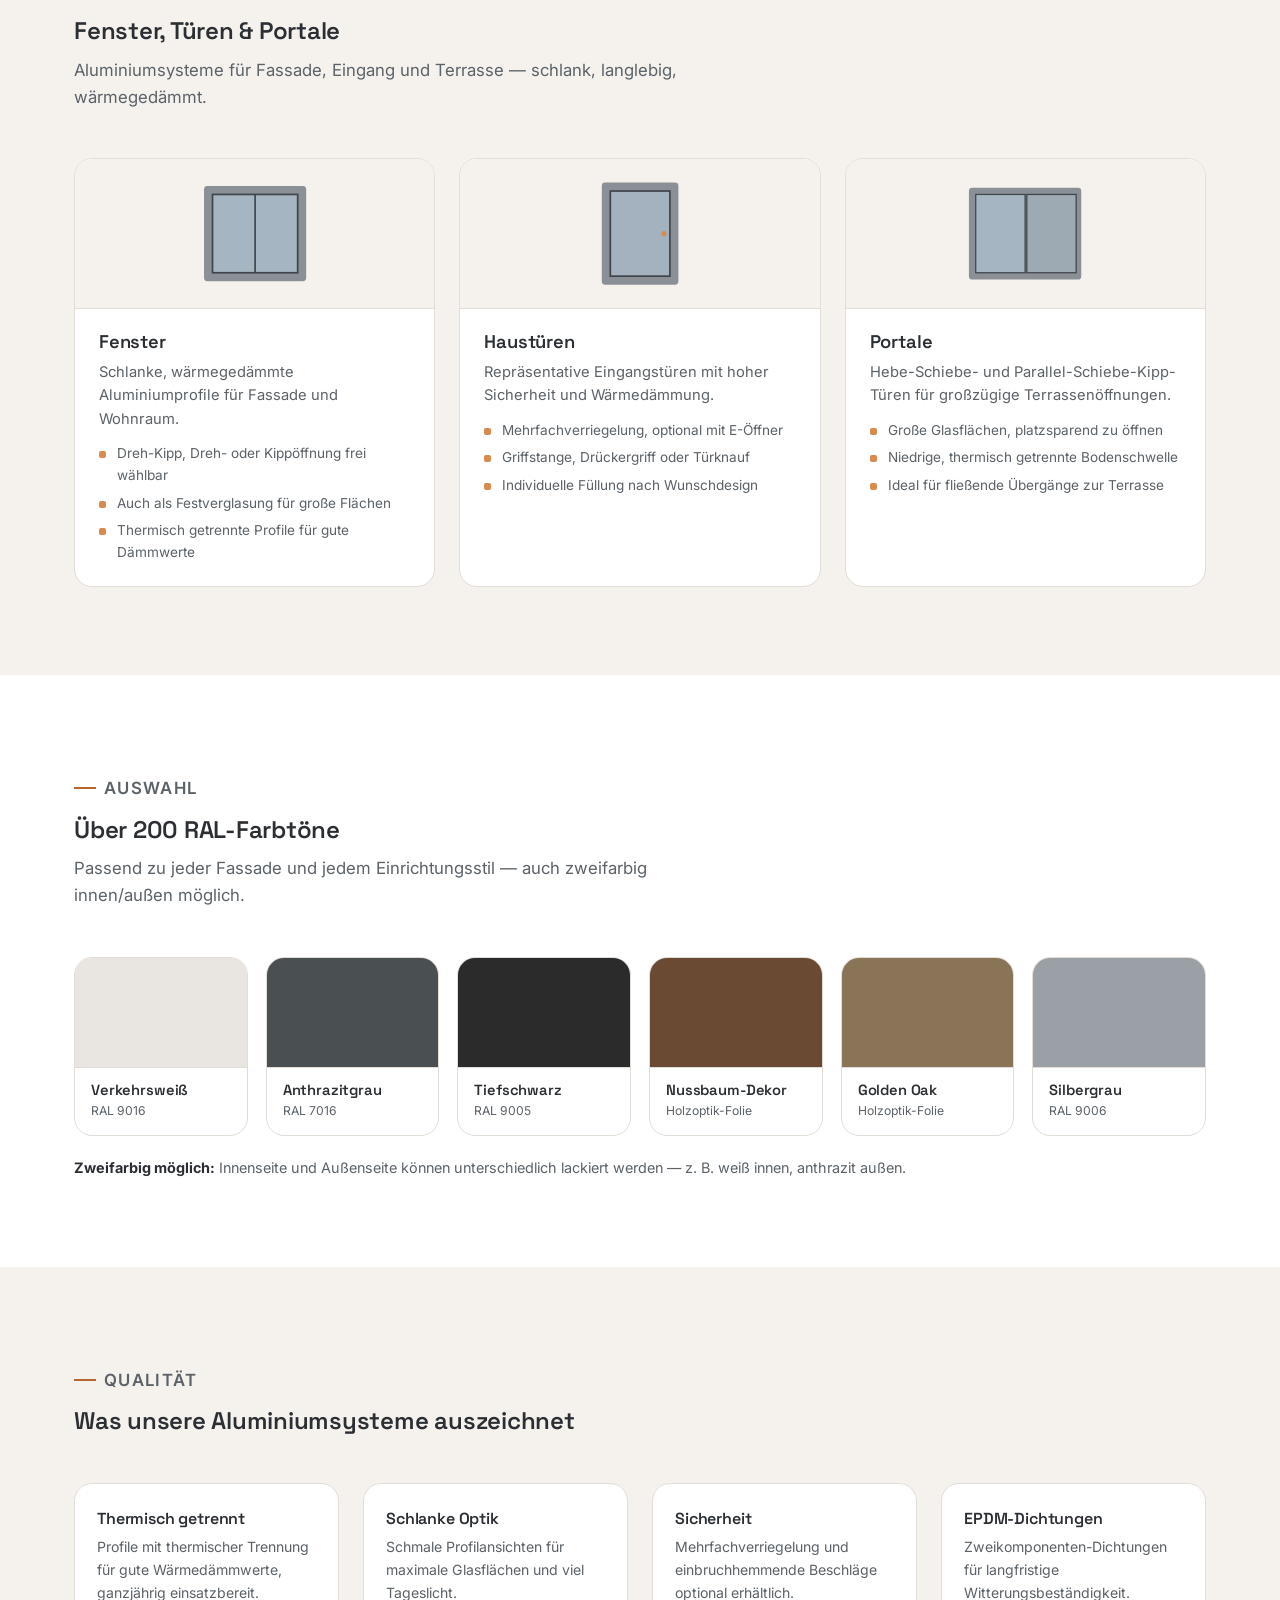
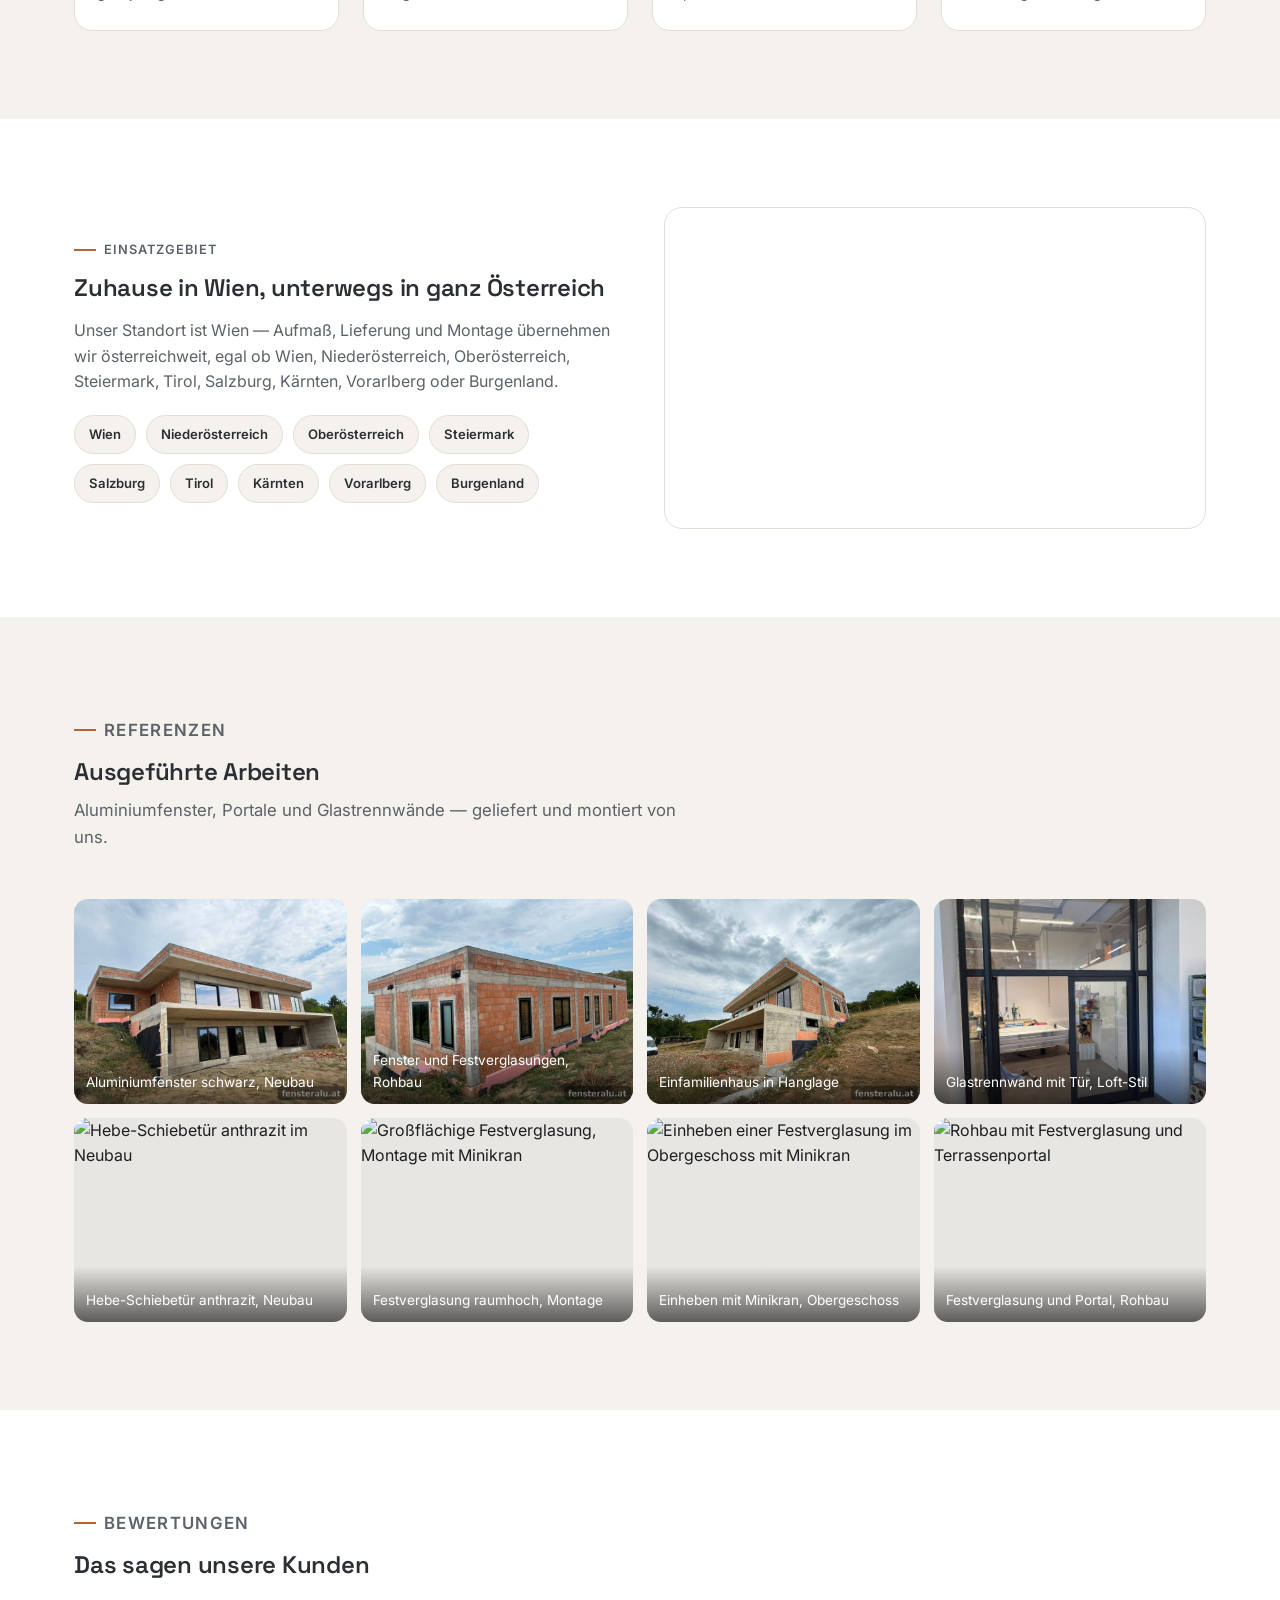
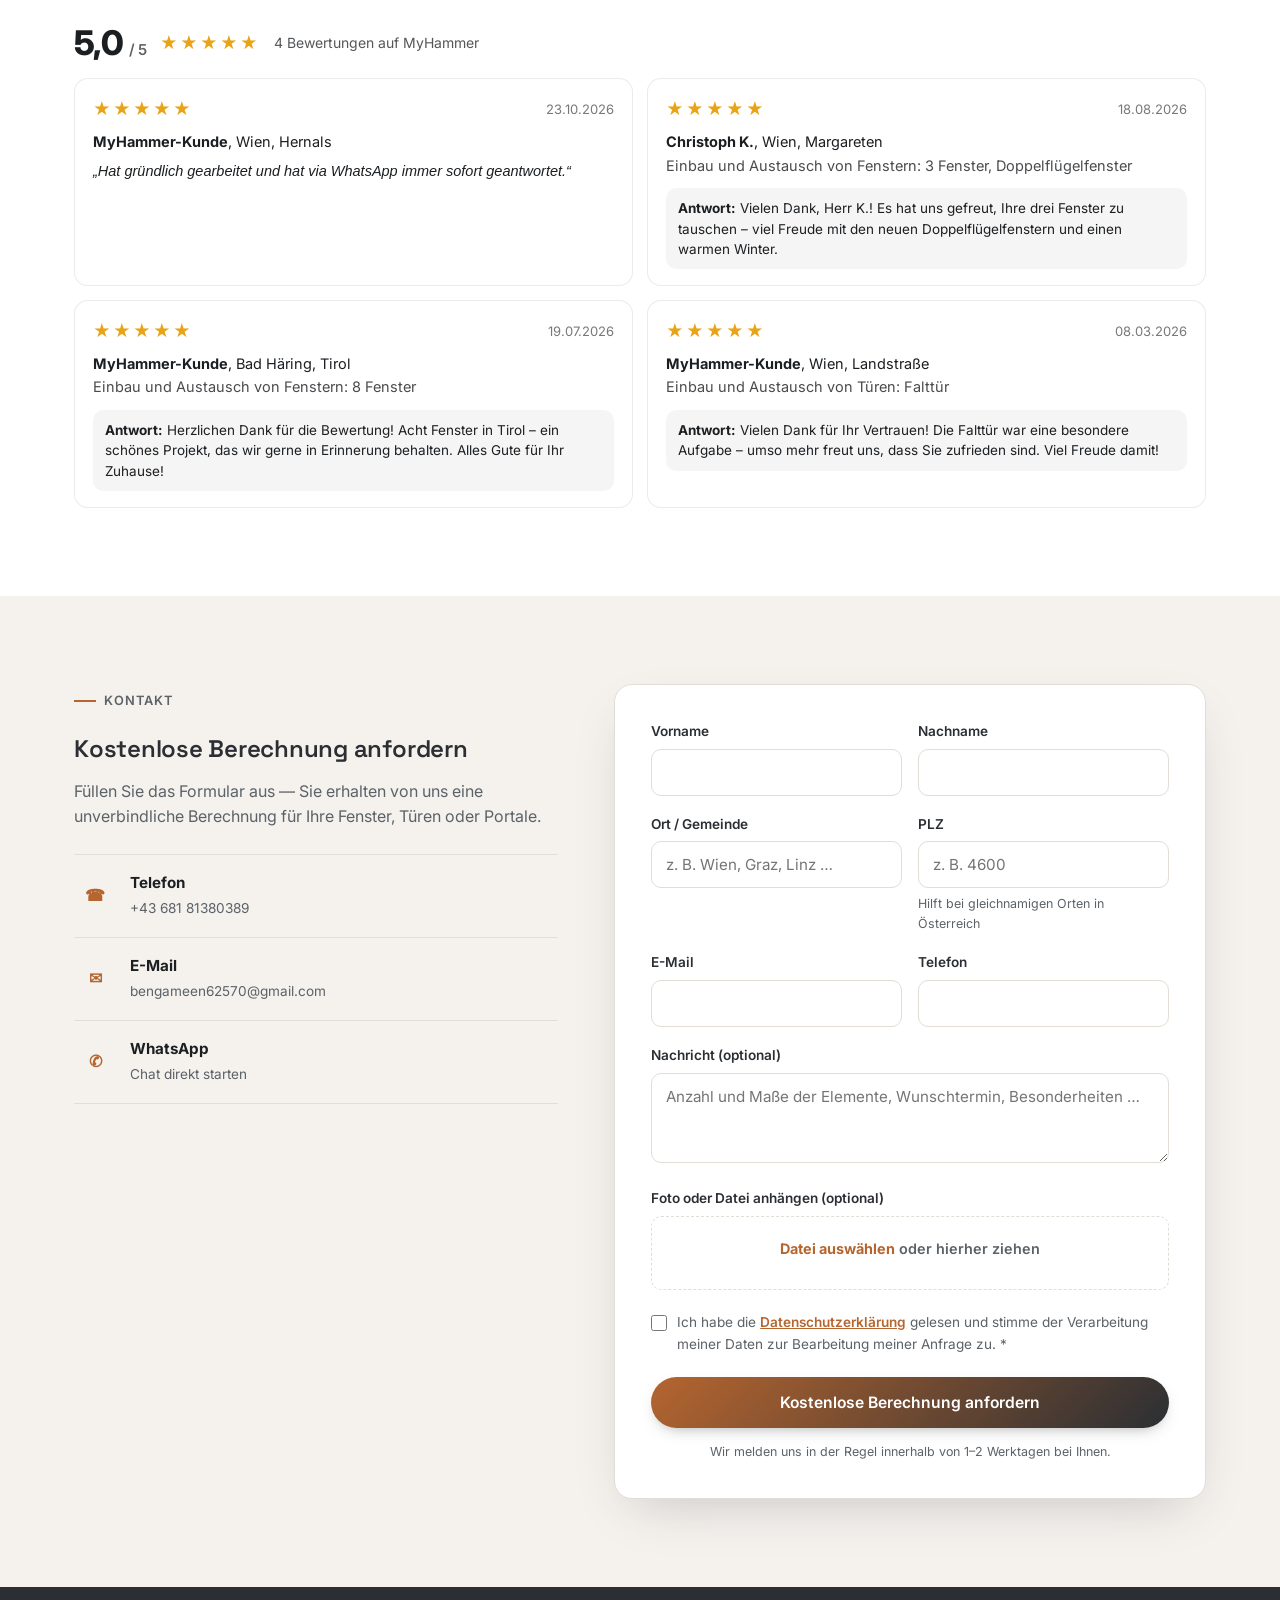
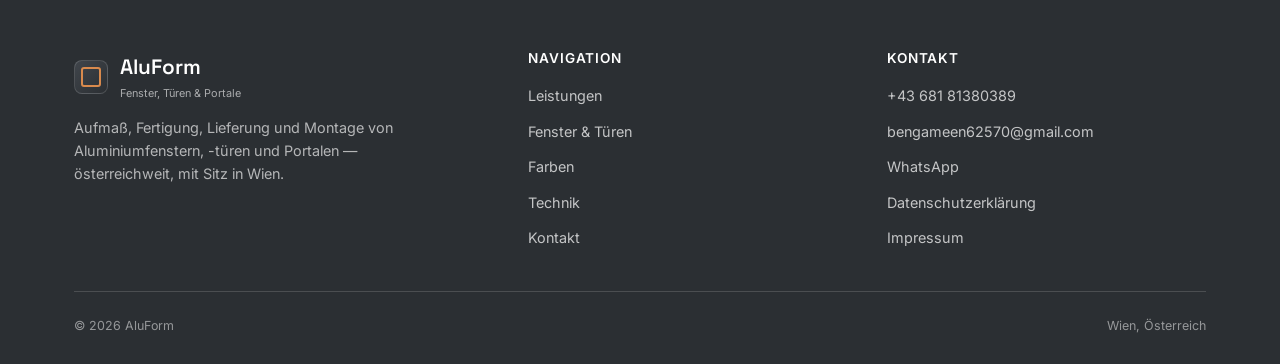
==== commit 4333ed94: "Add files via upload" ====
--- a/index.html
+++ b/index.html
@@ -335,6 +335,10 @@
         <a href="images/alufenster-schwarz-rohbau.jpg"><img src="images/alufenster-schwarz-rohbau.jpg" loading="lazy" alt="Rohbau mit schwarzen Aluminiumfenstern"><span>Fenster und Festverglasungen, Rohbau</span></a>
         <a href="images/alufenster-neubau-2.jpg"><img src="images/alufenster-neubau-2.jpg" loading="lazy" alt="Neubau Hanglage mit Aluminiumfenstern"><span>Einfamilienhaus in Hanglage</span></a>
         <a href="images/loft-glaswand-tuer.jpg"><img src="images/loft-glaswand-tuer.jpg" loading="lazy" alt="Glastrennwand mit Tür im Loft-Stil, Aluminium anthrazit"><span>Glastrennwand mit Tür, Loft-Stil</span></a>
+        <a href="images/hebeschiebetuer-anthrazit.jpg"><img src="images/hebeschiebetuer-anthrazit.jpg" loading="lazy" alt="Hebe-Schiebetür anthrazit im Neubau"><span>Hebe-Schiebetür anthrazit, Neubau</span></a>
+        <a href="images/festverglasung-innen-montage.jpg"><img src="images/festverglasung-innen-montage.jpg" loading="lazy" alt="Großflächige Festverglasung, Montage mit Minikran"><span>Festverglasung raumhoch, Montage</span></a>
+        <a href="images/festverglasung-minikran.jpg"><img src="images/festverglasung-minikran.jpg" loading="lazy" alt="Einheben einer Festverglasung im Obergeschoss mit Minikran"><span>Einheben mit Minikran, Obergeschoss</span></a>
+        <a href="images/rohbau-festverglasung-portal.jpg"><img src="images/rohbau-festverglasung-portal.jpg" loading="lazy" alt="Rohbau mit Festverglasung und Terrassenportal"><span>Festverglasung und Portal, Rohbau</span></a>
       </div>
     </div>
   </section>
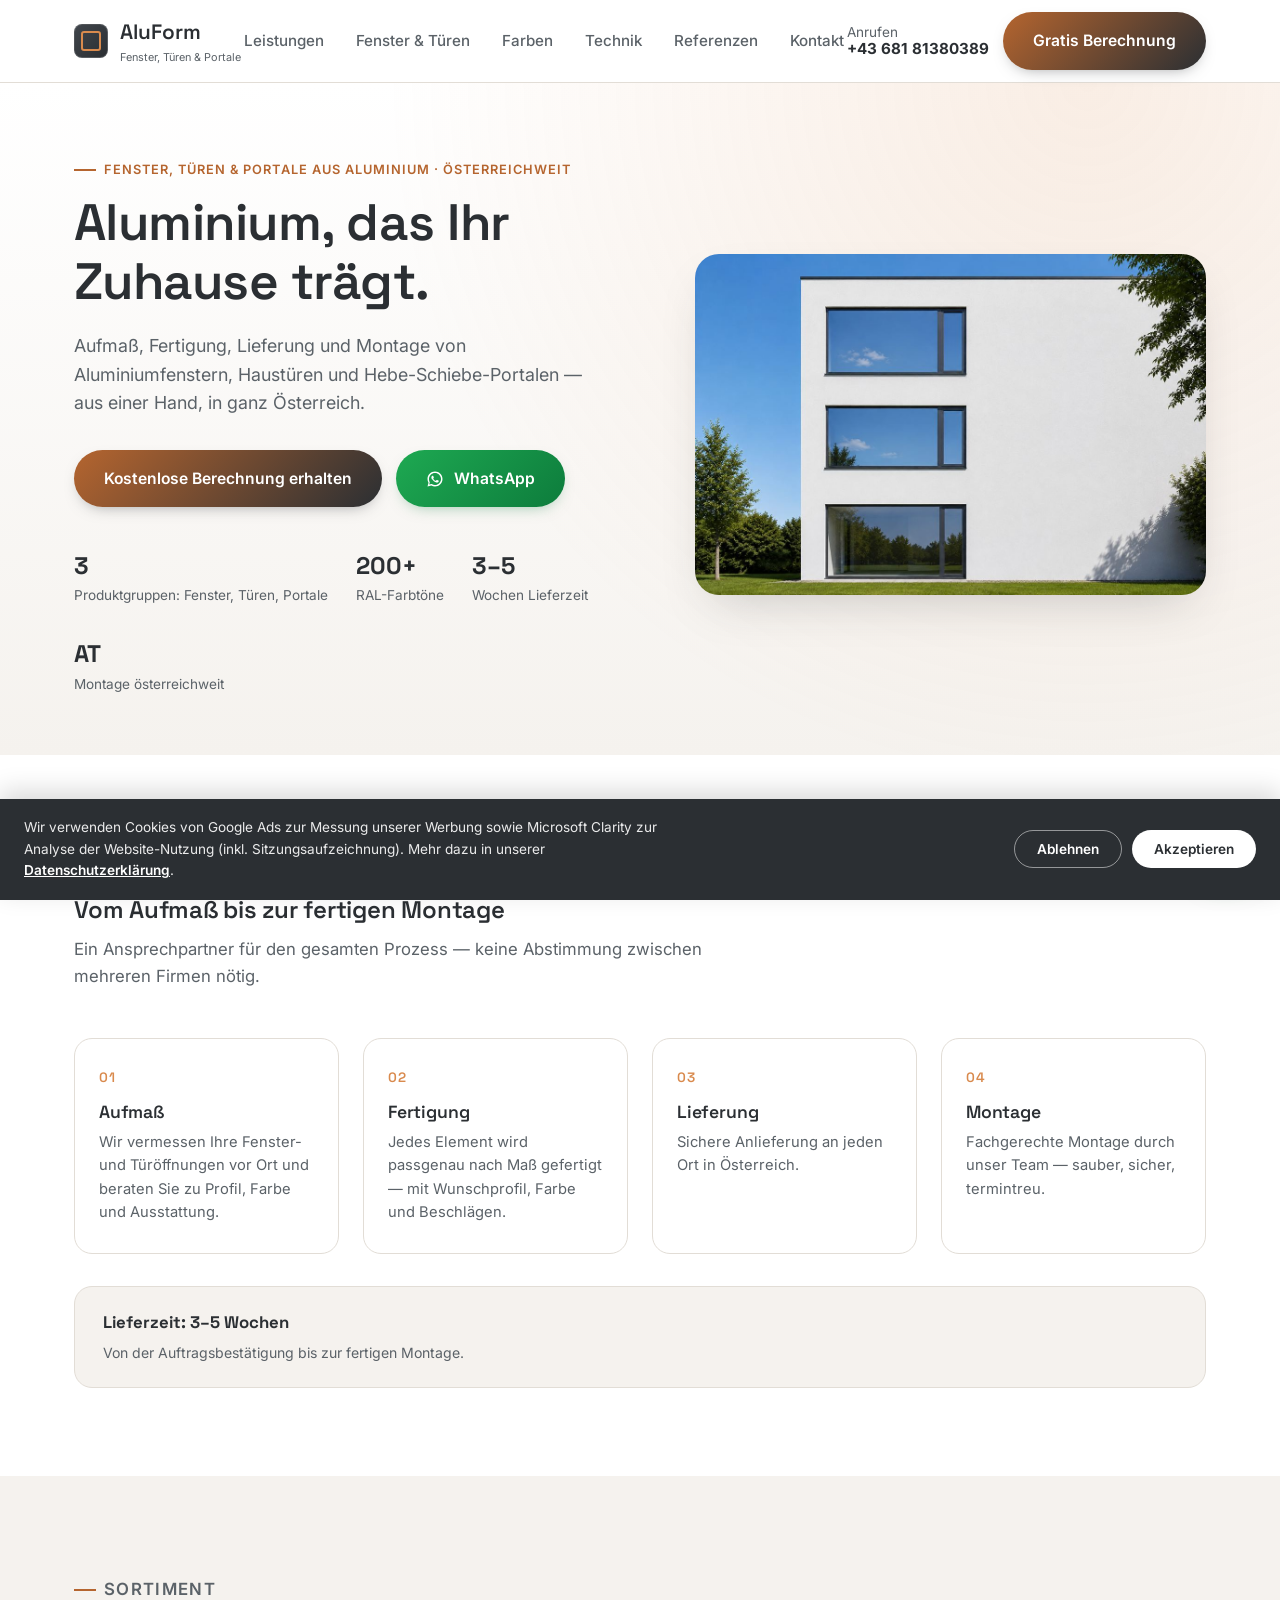
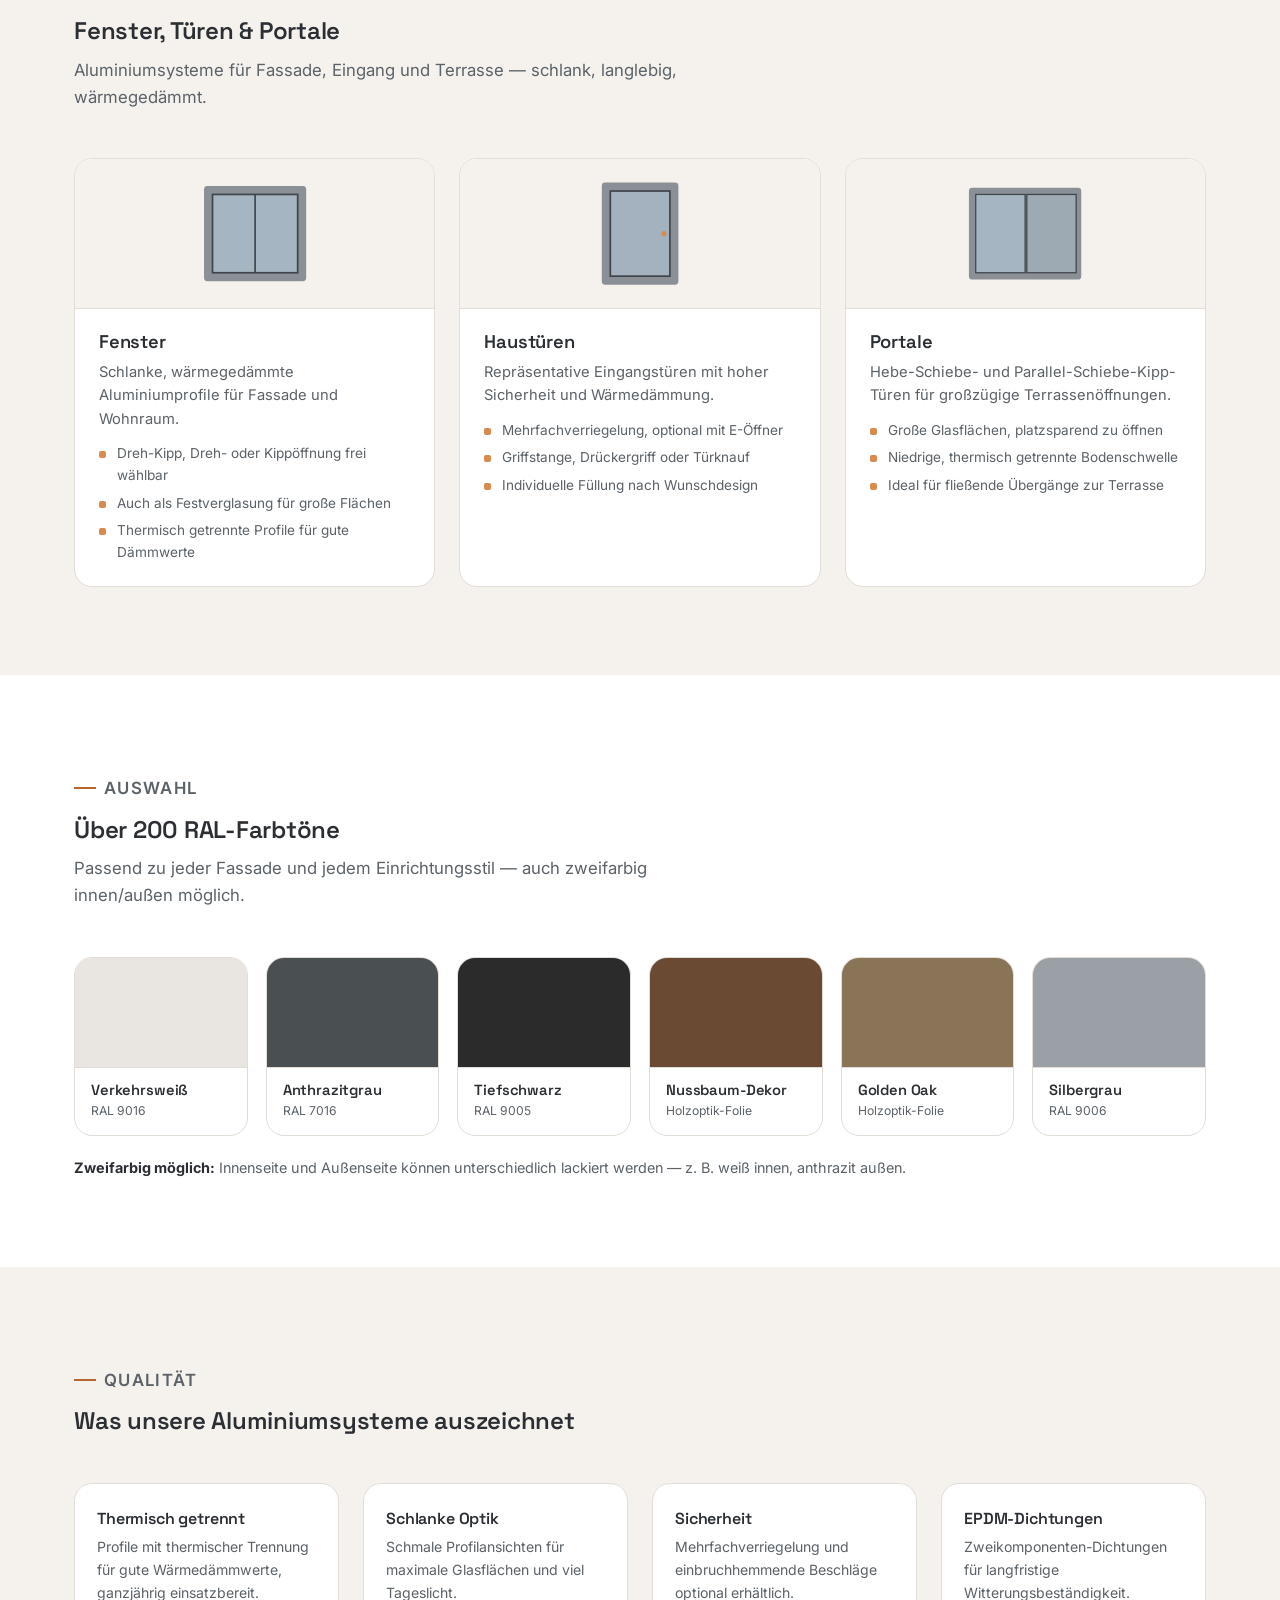
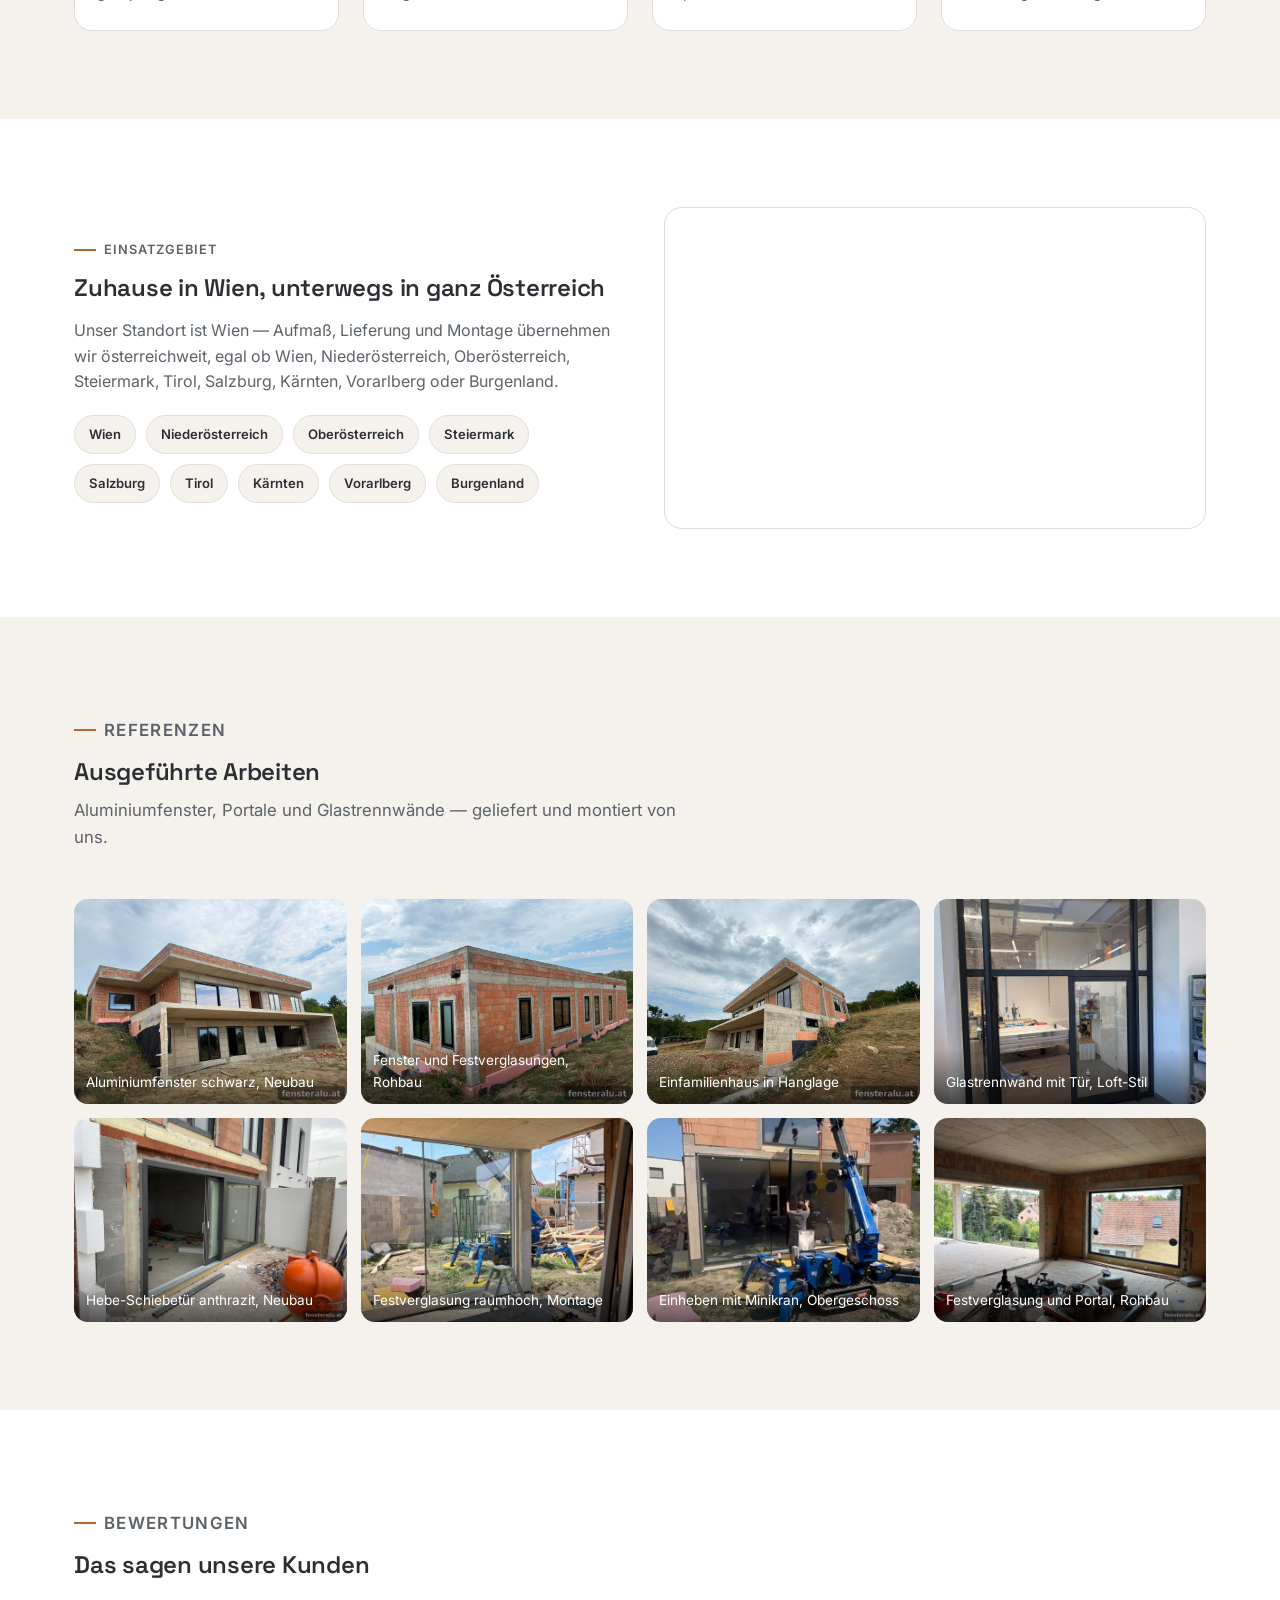
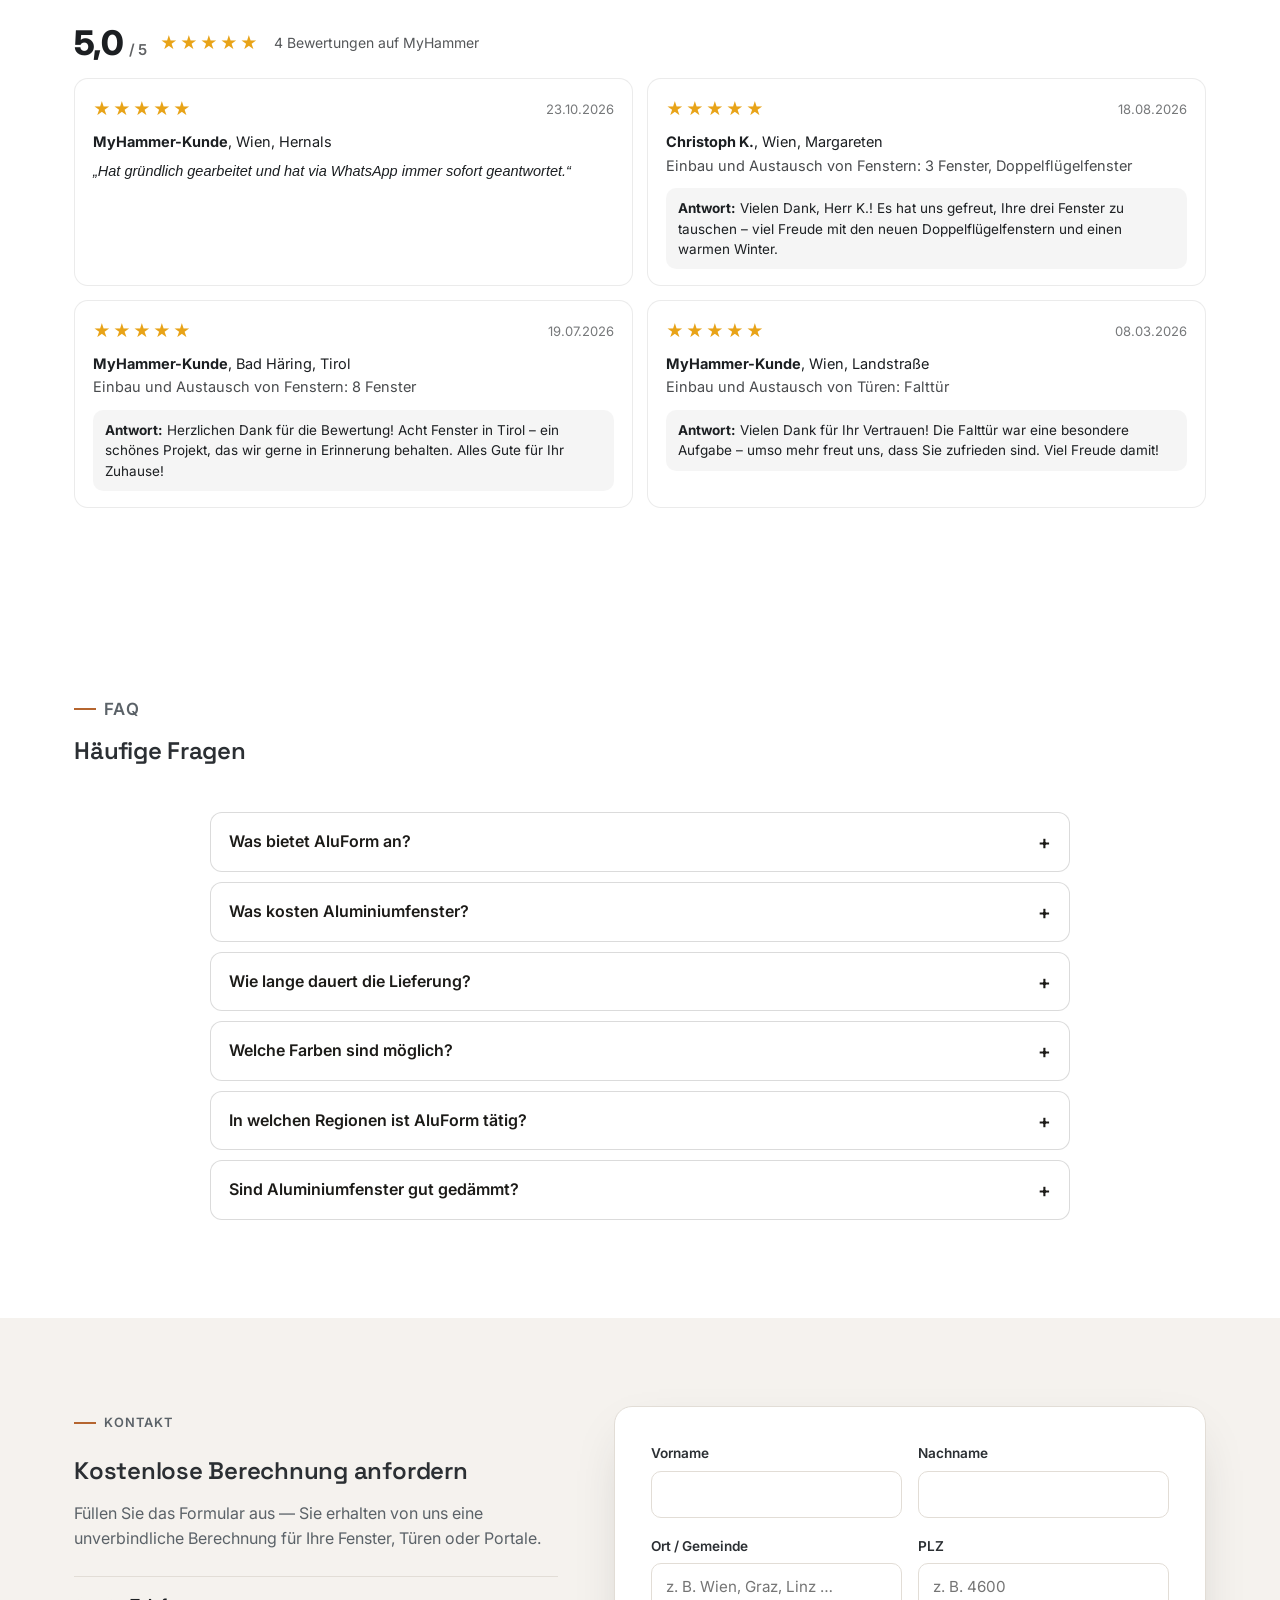
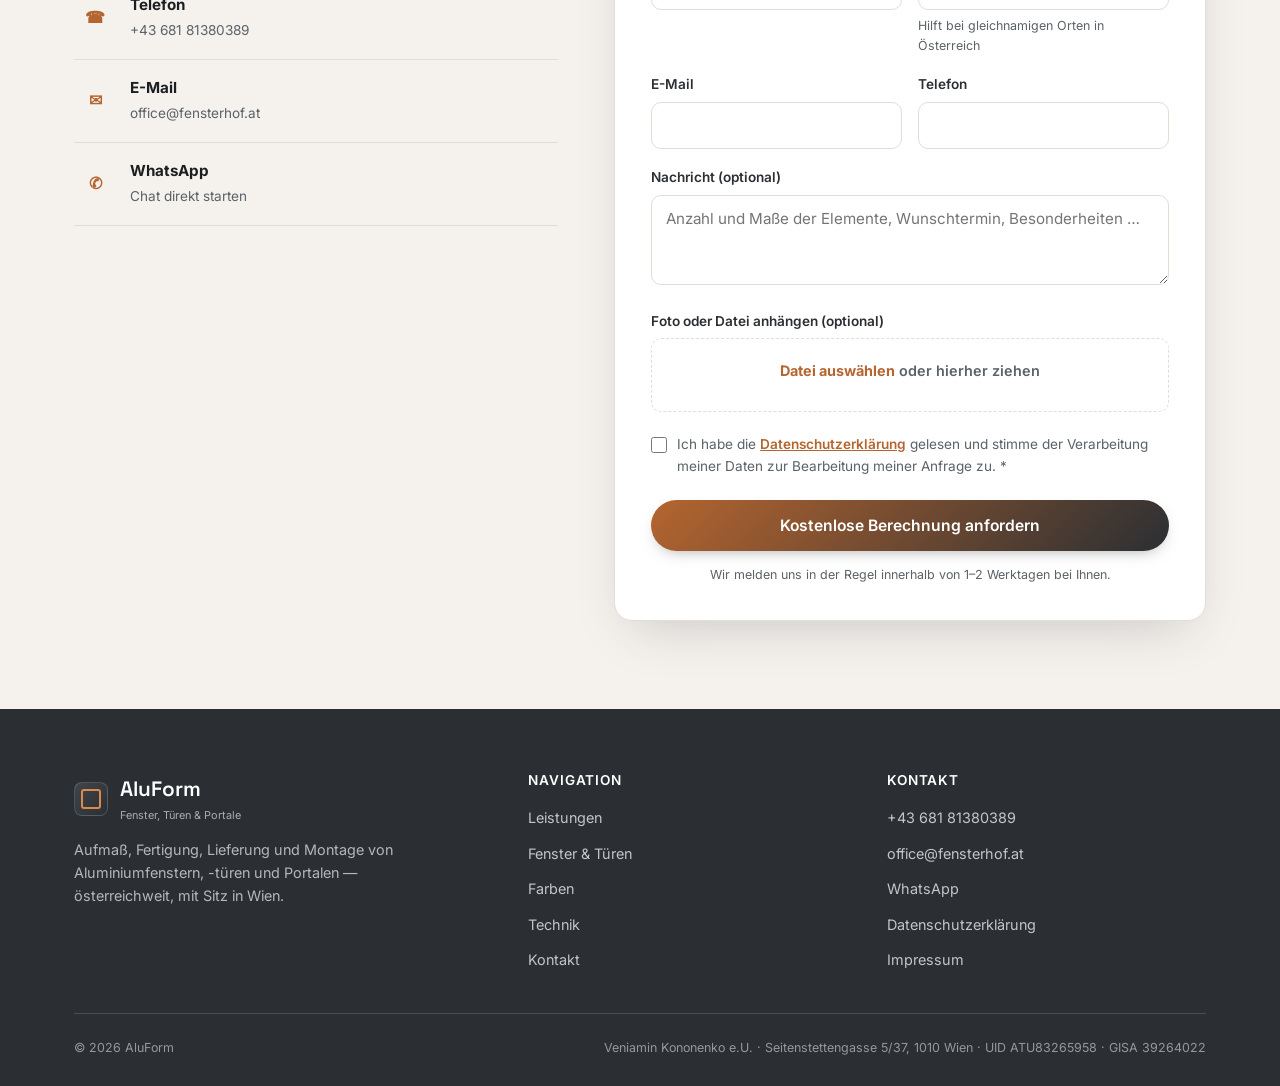
==== commit 64098b61: "Add files via upload" ====
--- a/index.html
+++ b/index.html
@@ -54,6 +54,136 @@
   h1{font-size:23px}
 }
 </style>
+<script type="application/ld+json">
+{
+ "@context": "https://schema.org",
+ "@type": "HomeAndConstructionBusiness",
+ "@id": "https://fensteralu.at/#firma",
+ "name": "AluForm",
+ "legalName": "Veniamin Kononenko e.U.",
+ "url": "https://fensteralu.at/",
+ "telephone": "+43 681 81380389",
+ "email": "office@fensterhof.at",
+ "description": "Aufmaß, Fertigung, Lieferung und Montage von Aluminiumfenstern, Haustüren und Hebe-Schiebe-Portalen in ganz Österreich.",
+ "address": {
+  "@type": "PostalAddress",
+  "streetAddress": "Seitenstettengasse 5/37",
+  "postalCode": "1010",
+  "addressLocality": "Wien",
+  "addressCountry": "AT"
+ },
+ "areaServed": {
+  "@type": "Country",
+  "name": "Österreich"
+ },
+ "vatID": "ATU83265958",
+ "knowsAbout": [
+  "Aluminiumfenster",
+  "Haustüren aus Aluminium",
+  "Hebe-Schiebe-Türen",
+  "Parallel-Schiebe-Kipp-Türen",
+  "Festverglasung",
+  "Thermisch getrennte Aluminiumprofile"
+ ],
+ "makesOffer": [
+  {
+   "@type": "Offer",
+   "itemOffered": {
+    "@type": "Service",
+    "name": "Aluminiumfenster nach Maß inkl. Aufmaß, Lieferung und Montage"
+   }
+  },
+  {
+   "@type": "Offer",
+   "itemOffered": {
+    "@type": "Service",
+    "name": "Haustüren aus Aluminium"
+   }
+  },
+  {
+   "@type": "Offer",
+   "itemOffered": {
+    "@type": "Service",
+    "name": "Hebe-Schiebe- und Parallel-Schiebe-Kipp-Portale"
+   }
+  }
+ ],
+ "sameAs": [
+  "https://glasrand.at/",
+  "https://fensterrechner.at/",
+  "https://pergolarechner.at/",
+  "https://fensterhof.at/"
+ ]
+}
+</script>
+<script type="application/ld+json">
+{
+ "@context": "https://schema.org",
+ "@type": "FAQPage",
+ "@id": "https://fensteralu.at/#faq",
+ "mainEntity": [
+  {
+   "@type": "Question",
+   "name": "Was bietet AluForm an?",
+   "acceptedAnswer": {
+    "@type": "Answer",
+    "text": "Fenster, Haustüren und Portale aus Aluminium nach Maß: Dreh-Kipp-Fenster, Festverglasungen, Hebe-Schiebe-Türen und Parallel-Schiebe-Kipp-Türen. Aufmaß, Fertigung, Lieferung und Montage kommen aus einer Hand."
+   }
+  },
+  {
+   "@type": "Question",
+   "name": "Was kosten Aluminiumfenster?",
+   "acceptedAnswer": {
+    "@type": "Answer",
+    "text": "Der Preis hängt von Größe, Teilung, Verglasung und Farbe ab. Sie erhalten von uns eine kostenlose und unverbindliche Berechnung, in der Regel innerhalb von 1 bis 2 Werktagen."
+   }
+  },
+  {
+   "@type": "Question",
+   "name": "Wie lange dauert die Lieferung?",
+   "acceptedAnswer": {
+    "@type": "Answer",
+    "text": "3 bis 5 Wochen von der Auftragsbestätigung bis zur fertigen Montage."
+   }
+  },
+  {
+   "@type": "Question",
+   "name": "Welche Farben sind möglich?",
+   "acceptedAnswer": {
+    "@type": "Answer",
+    "text": "Über 200 RAL-Farbtöne sowie Holzdekore. Innen- und Außenseite können unterschiedlich ausgeführt werden, zum Beispiel innen Weiß und außen Anthrazit."
+   }
+  },
+  {
+   "@type": "Question",
+   "name": "In welchen Regionen ist AluForm tätig?",
+   "acceptedAnswer": {
+    "@type": "Answer",
+    "text": "In ganz Österreich: Wien, Niederösterreich, Oberösterreich, Steiermark, Salzburg, Tirol, Kärnten, Vorarlberg und Burgenland. Der Standort ist Wien."
+   }
+  },
+  {
+   "@type": "Question",
+   "name": "Sind Aluminiumfenster gut gedämmt?",
+   "acceptedAnswer": {
+    "@type": "Answer",
+    "text": "Ja. Die Profile sind thermisch getrennt und haben EPDM-Dichtungen, damit sind sie ganzjährig für Wohnräume geeignet."
+   }
+  }
+ ]
+}
+</script>
+<style>
+/* Häufige Fragen */
+.kq{max-width:860px;margin:0 auto}
+.kq details{border:1px solid rgba(0,0,0,.14);border-radius:12px;padding:0 18px;margin:0 0 10px;background:#fff;color:#1c1b18}
+.kq summary{cursor:pointer;padding:16px 28px 16px 0;font-weight:600;list-style:none;position:relative}
+.kq summary::-webkit-details-marker{display:none}
+.kq summary::after{content:"+";position:absolute;right:0;top:14px;font-size:1.2em}
+.kq details[open] summary::after{content:"–"}
+.kq p{margin:0 0 16px;line-height:1.6}
+.kq a{color:inherit;text-decoration:underline}
+</style>
 </head>
 <body>
 
@@ -383,6 +513,24 @@
     </div>
   </section>
 
+  <!-- FAQ -->
+  <section id="faq">
+    <div class="container">
+      <div class="section-head">
+        <p class="eyebrow">FAQ</p>
+        <h2>Häufige Fragen</h2>
+      </div>
+<div class="kq">
+  <details><summary>Was bietet AluForm an?</summary><p>Fenster, Haustüren und Portale aus Aluminium nach Maß: Dreh-Kipp-Fenster, Festverglasungen, Hebe-Schiebe-Türen und Parallel-Schiebe-Kipp-Türen. Aufmaß, Fertigung, Lieferung und Montage kommen aus einer Hand.</p></details>
+  <details><summary>Was kosten Aluminiumfenster?</summary><p>Der Preis hängt von Größe, Teilung, Verglasung und Farbe ab. Sie erhalten von uns eine kostenlose und unverbindliche Berechnung, in der Regel innerhalb von 1 bis 2 Werktagen.</p></details>
+  <details><summary>Wie lange dauert die Lieferung?</summary><p>3 bis 5 Wochen von der Auftragsbestätigung bis zur fertigen Montage.</p></details>
+  <details><summary>Welche Farben sind möglich?</summary><p>Über 200 RAL-Farbtöne sowie Holzdekore. Innen- und Außenseite können unterschiedlich ausgeführt werden, zum Beispiel innen Weiß und außen Anthrazit.</p></details>
+  <details><summary>In welchen Regionen ist AluForm tätig?</summary><p>In ganz Österreich: Wien, Niederösterreich, Oberösterreich, Steiermark, Salzburg, Tirol, Kärnten, Vorarlberg und Burgenland. Der Standort ist Wien.</p></details>
+  <details><summary>Sind Aluminiumfenster gut gedämmt?</summary><p>Ja. Die Profile sind thermisch getrennt und haben EPDM-Dichtungen, damit sind sie ganzjährig für Wohnräume geeignet.</p></details>
+</div>
+    </div>
+  </section>
+
   <!-- KONTAKT / FORM -->
   <section id="kontakt" class="section-alt">
     <div class="container contact-wrap">
@@ -397,7 +545,7 @@
         </div>
         <div class="contact-method">
           <div class="icon">✉</div>
-          <div><strong>E-Mail</strong><span><a href="mailto:bengameen62570@gmail.com">bengameen62570@gmail.com</a></span></div>
+          <div><strong>E-Mail</strong><span><a href="mailto:office@fensterhof.at">office@fensterhof.at</a></span></div>
         </div>
         <div class="contact-method">
           <div class="icon">✆</div>
@@ -496,7 +644,7 @@
         <h4>Kontakt</h4>
         <ul>
           <li><a href="tel:+4368181380389">+43 681 81380389</a></li>
-          <li><a href="mailto:bengameen62570@gmail.com">bengameen62570@gmail.com</a></li>
+          <li><a href="mailto:office@fensterhof.at">office@fensterhof.at</a></li>
           <li><a href="https://wa.me/4368181380389" target="_blank" rel="noopener">WhatsApp</a></li>
           <li><a href="datenschutz.html">Datenschutzerklärung</a></li>
           <li><a href="impressum.html">Impressum</a></li>
@@ -505,7 +653,7 @@
     </div>
     <div class="footer-legal">
       <span>© <span id="year"></span> AluForm</span>
-      <span>Wien, Österreich</span>
+      <span>Veniamin Kononenko e.U. · Seitenstettengasse 5/37, 1010 Wien · UID ATU83265958 · GISA 39264022</span>
     </div>
   </div>
 </footer>
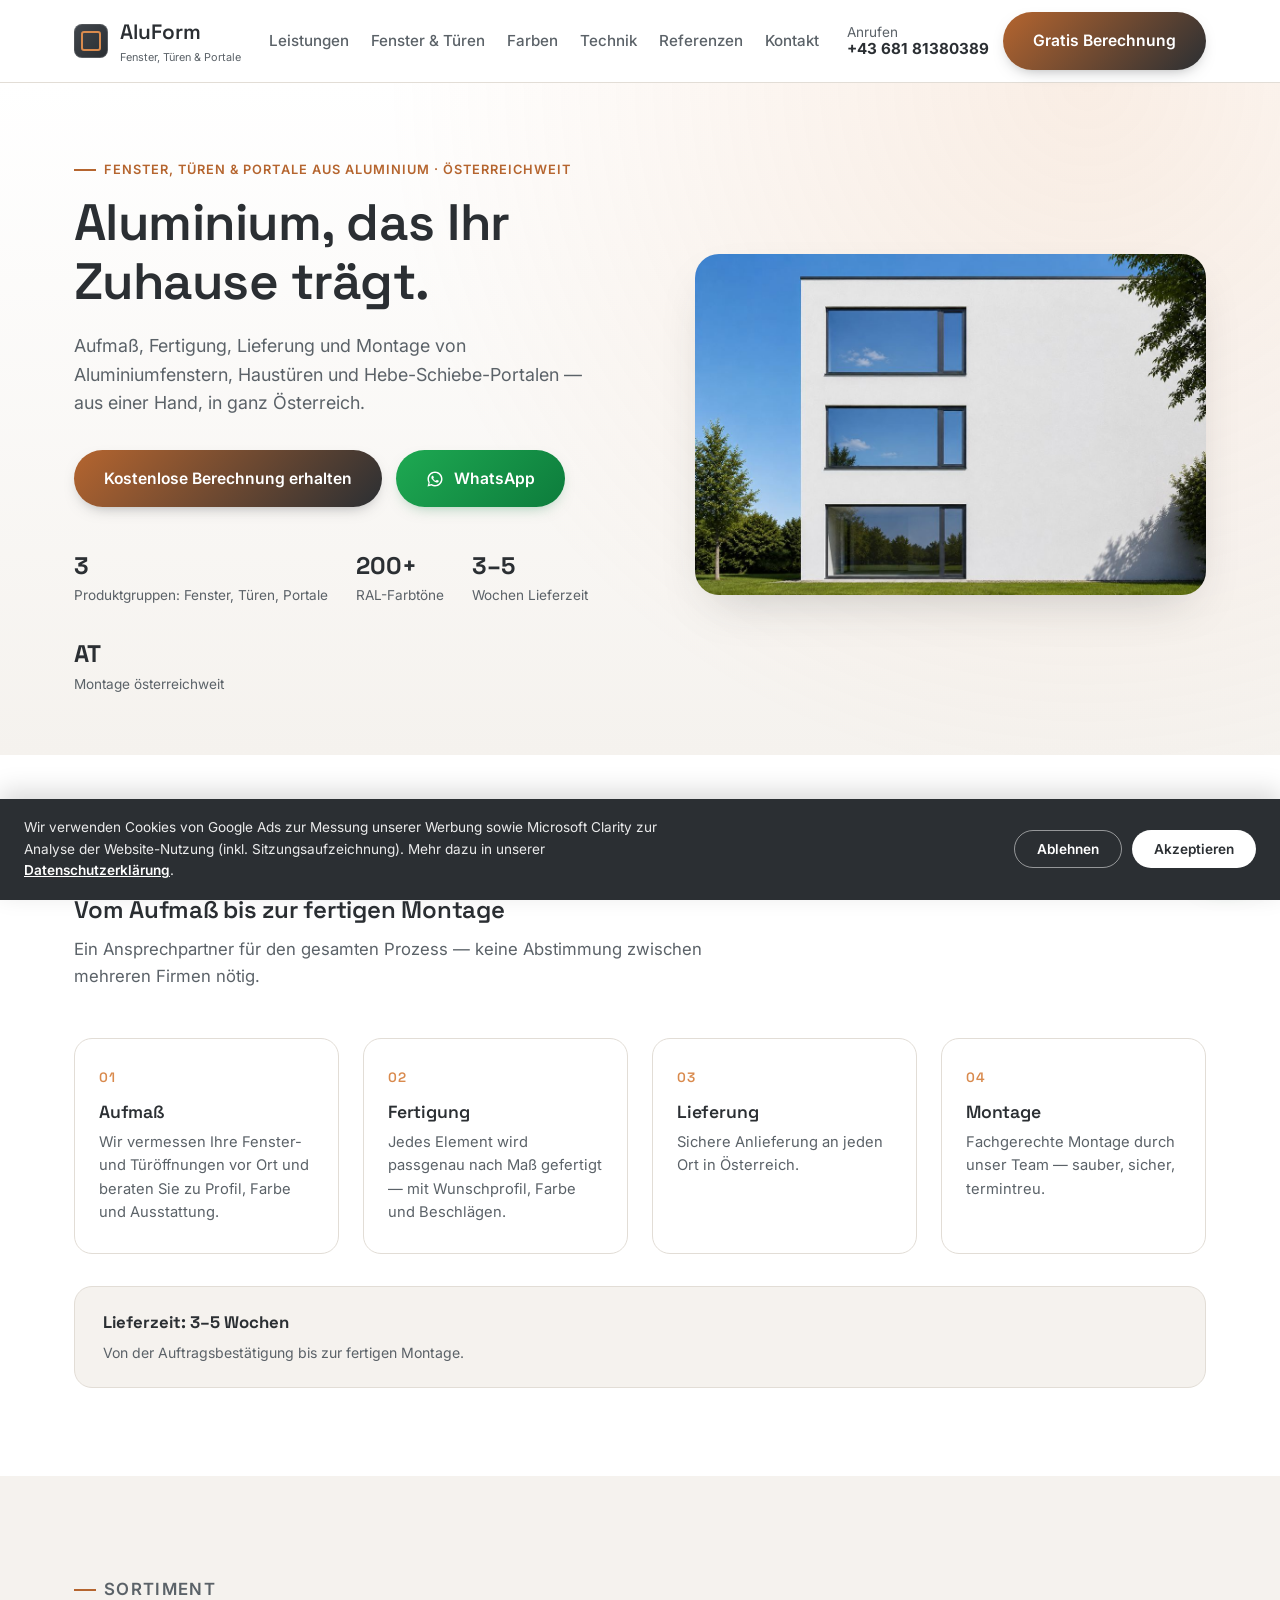
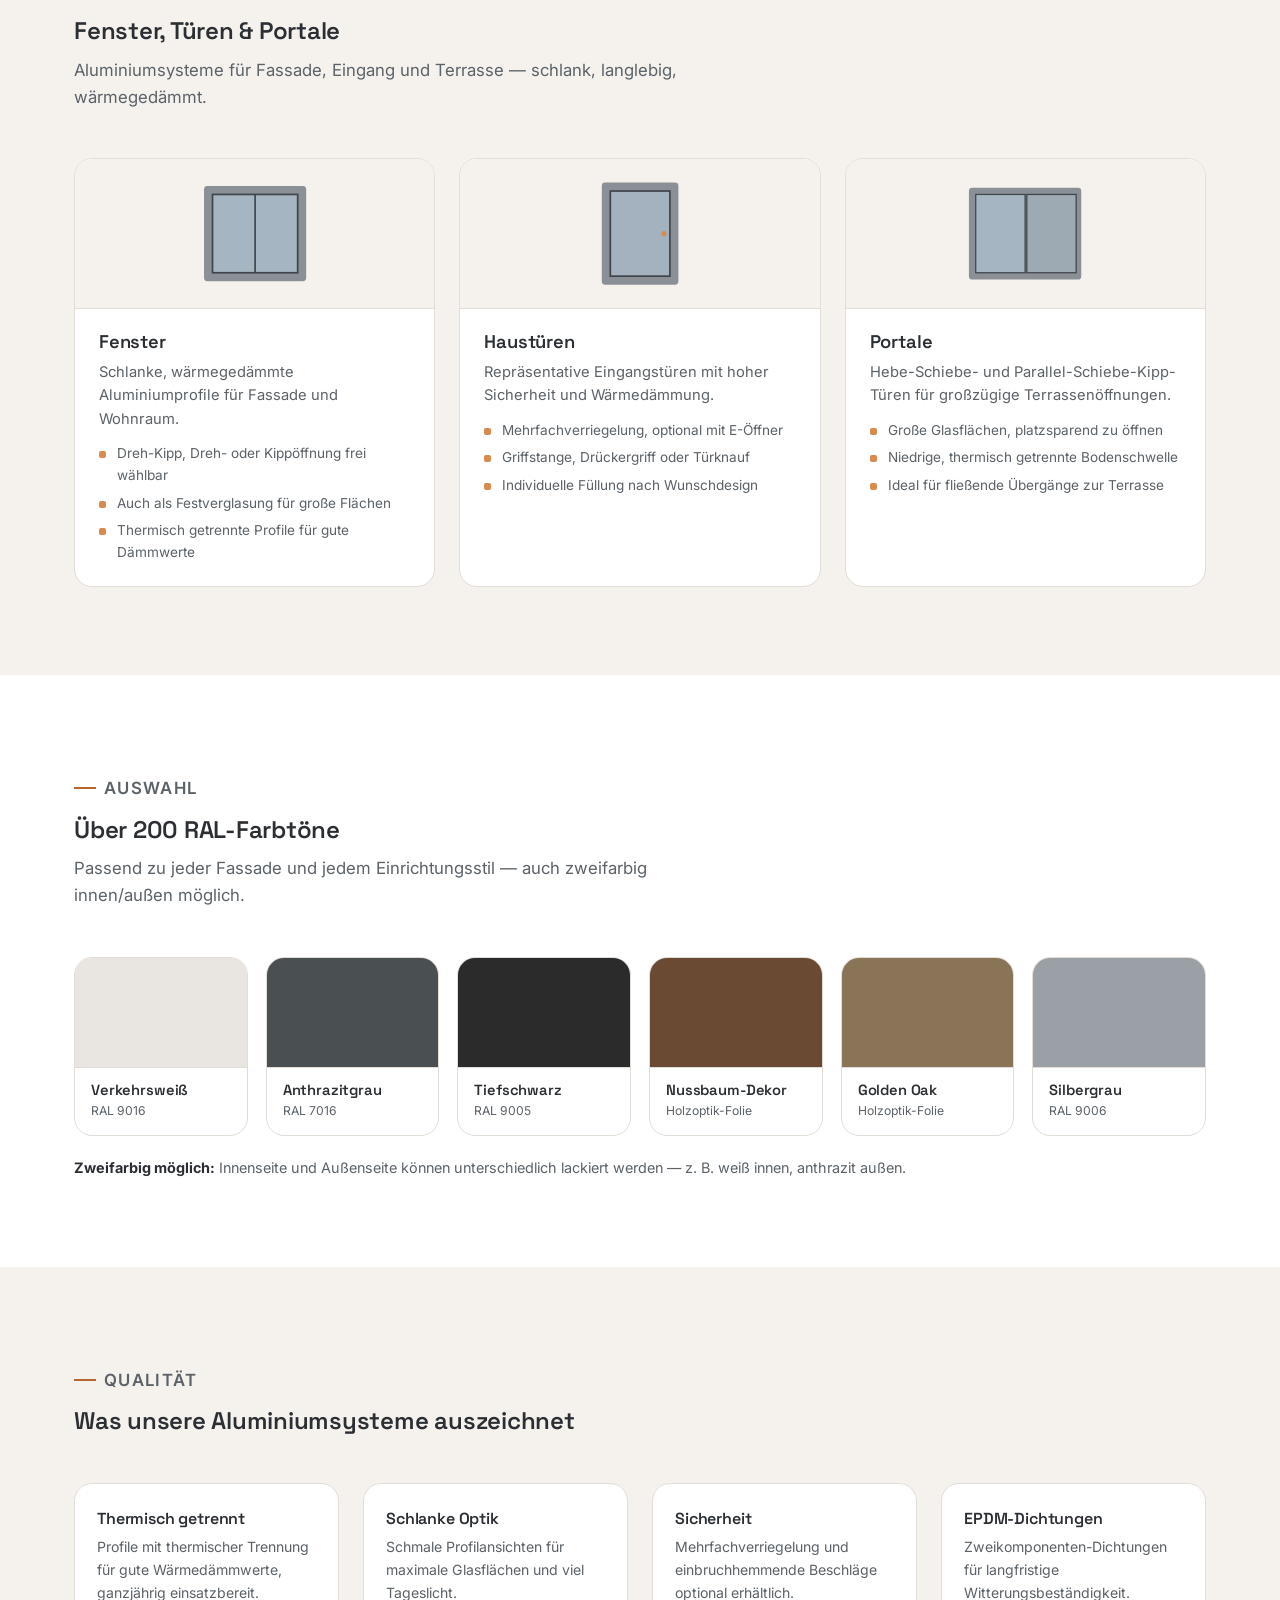
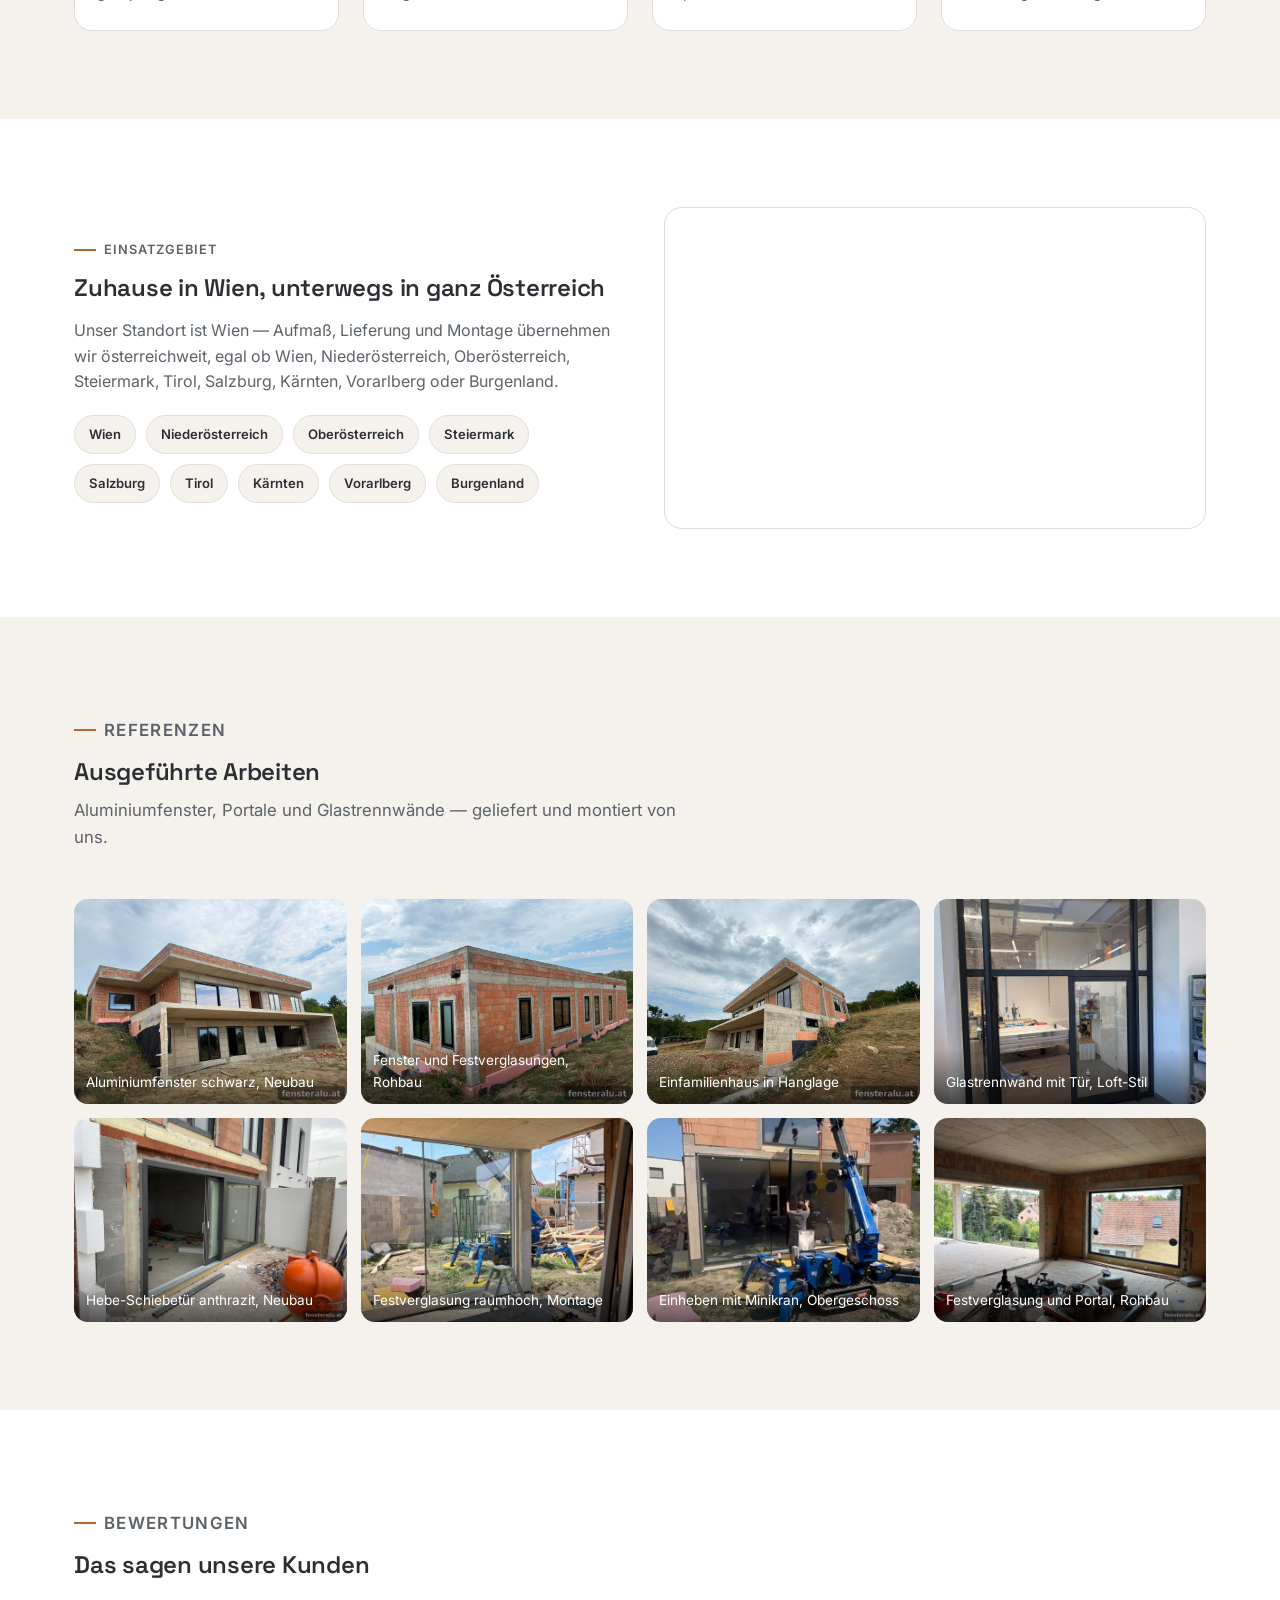
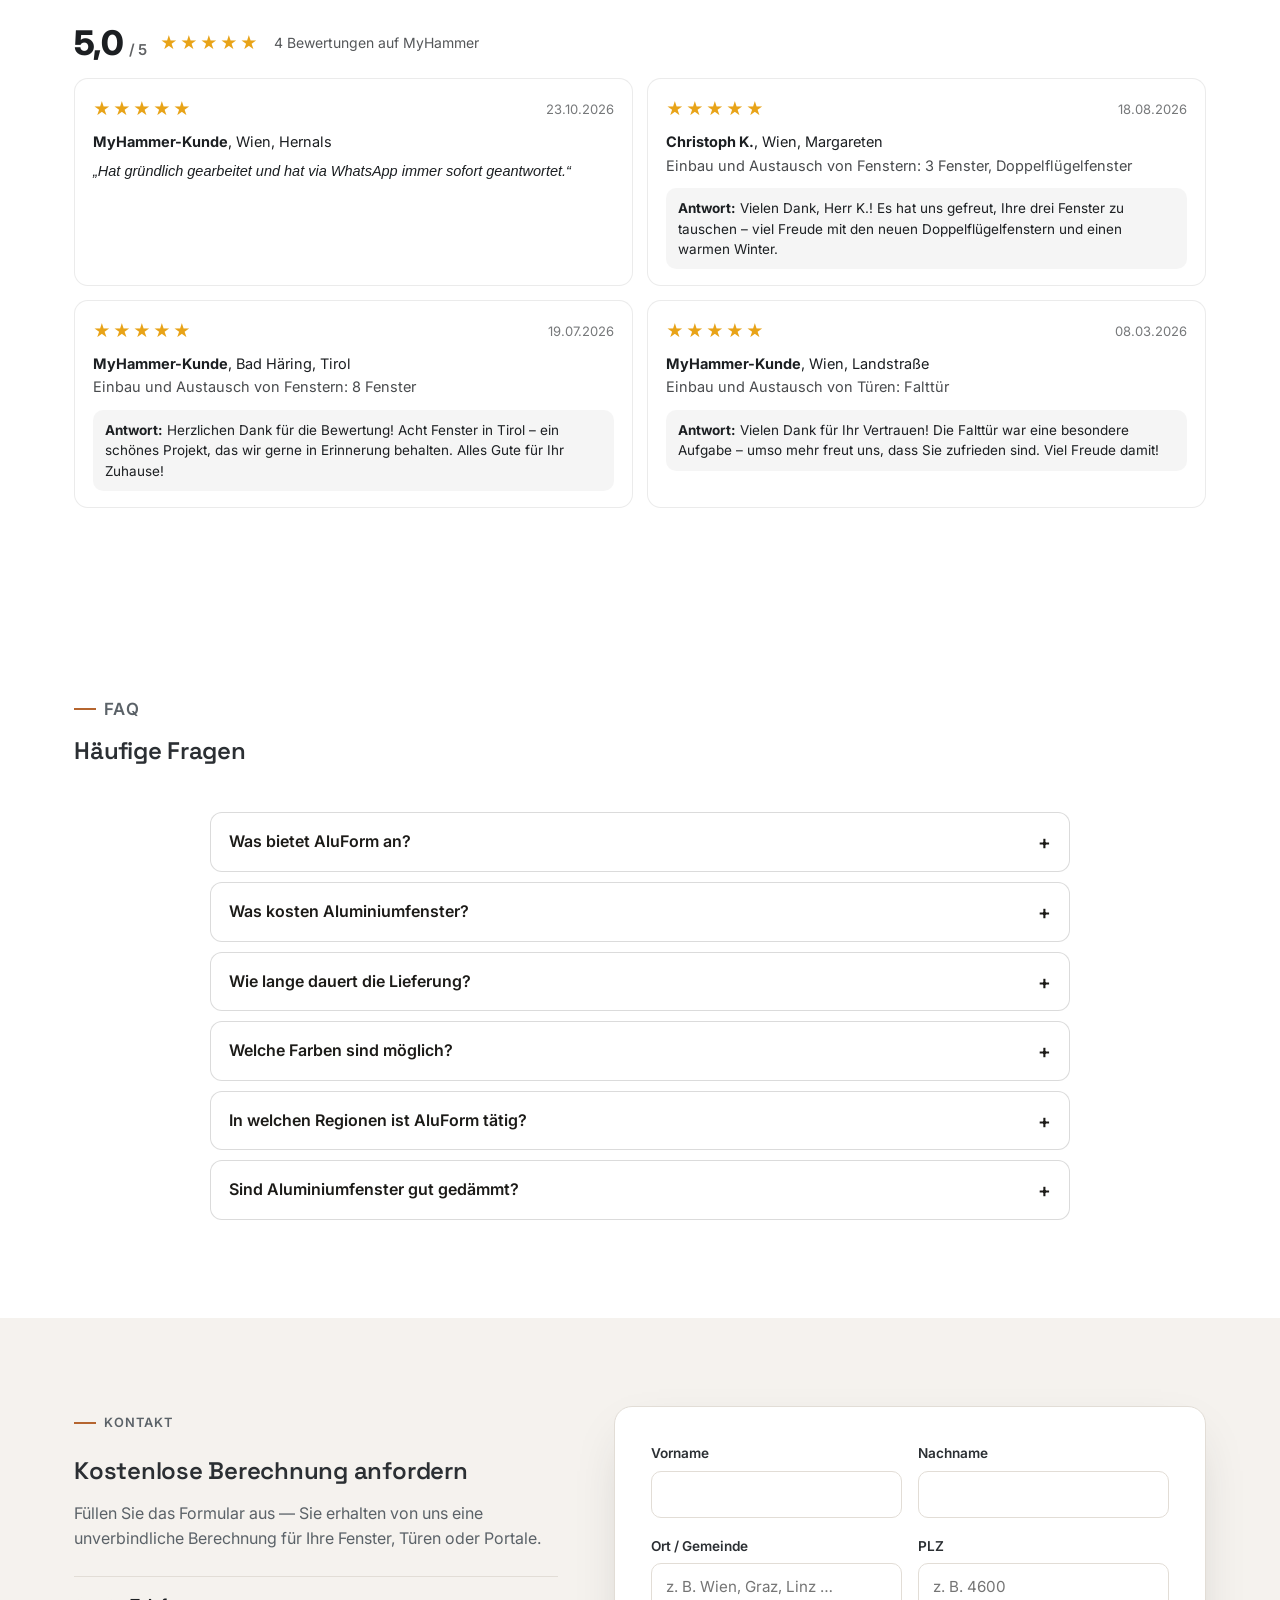
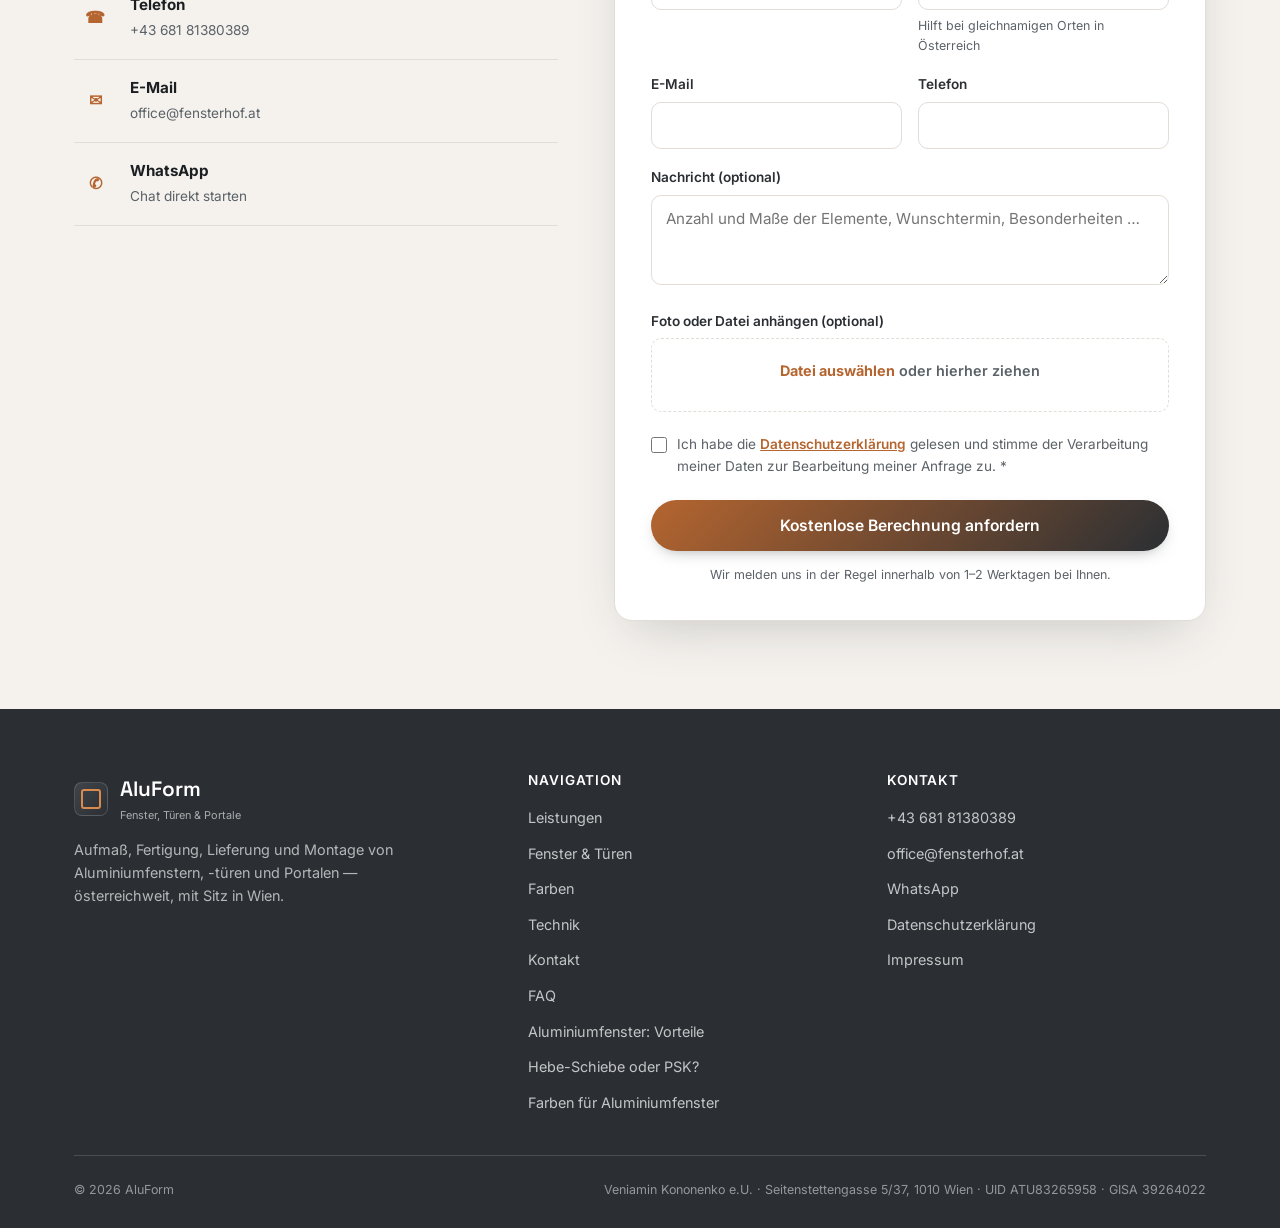
==== commit 4a6ba86e: "Add files via upload" ====
--- a/index.html
+++ b/index.html
@@ -638,6 +638,10 @@
           <li><a href="#farben">Farben</a></li>
           <li><a href="#technik">Technik</a></li>
           <li><a href="#kontakt">Kontakt</a></li>
+          <li><a href="#faq">FAQ</a></li>
+          <li><a href="aluminiumfenster-vorteile.html">Aluminiumfenster: Vorteile</a></li>
+          <li><a href="hebe-schiebe-oder-psk.html">Hebe-Schiebe oder PSK?</a></li>
+          <li><a href="fensterfarben-ral.html">Farben für Aluminiumfenster</a></li>
         </ul>
       </div>
       <div class="footer-col">
--- a/style.css
+++ b/style.css
@@ -413,3 +413,18 @@
   .cookie-actions{width:auto;flex-direction:column;gap:6px;}
   .btn-cookie{padding:5px 10px;font-size:.74rem;white-space:nowrap;}
 }
+
+/* ============ Header: Platz auf Desktop-Breiten (15.11.2026) ============
+   Menü, Telefon und Button stießen aneinander, unter 1180 px brach „Fenster & Türen" um. */
+.header-inner{gap:16px;}
+.nav-links a,.header-actions .btn,.header-phone{white-space:nowrap;}
+@media (min-width:961px){ .nav-links{gap:22px;} }
+@media (min-width:961px) and (max-width:1023px){ .nav-links{gap:10px;} }
+@media (max-width:1179px){ .header-phone{display:none;} }
+@media (min-width:901px) and (max-width:960px){
+  #navLinks{position:fixed;top:82px;left:0;right:0;background:var(--white);flex-direction:column;align-items:flex-start;gap:0;border-bottom:1px solid var(--line);transform:translateY(-8px);opacity:0;pointer-events:none;transition:opacity .25s ease, transform .25s ease;}
+  #navLinks.open{opacity:1;pointer-events:auto;transform:translateY(0);}
+  #navLinks a{width:100%;padding:16px 24px;border-top:1px solid var(--line);}
+  .nav-toggle{display:flex;flex-direction:column;gap:5px;width:26px;}
+  .nav-toggle span{height:2px;background:var(--graphite-900);border-radius:2px;}
+}
